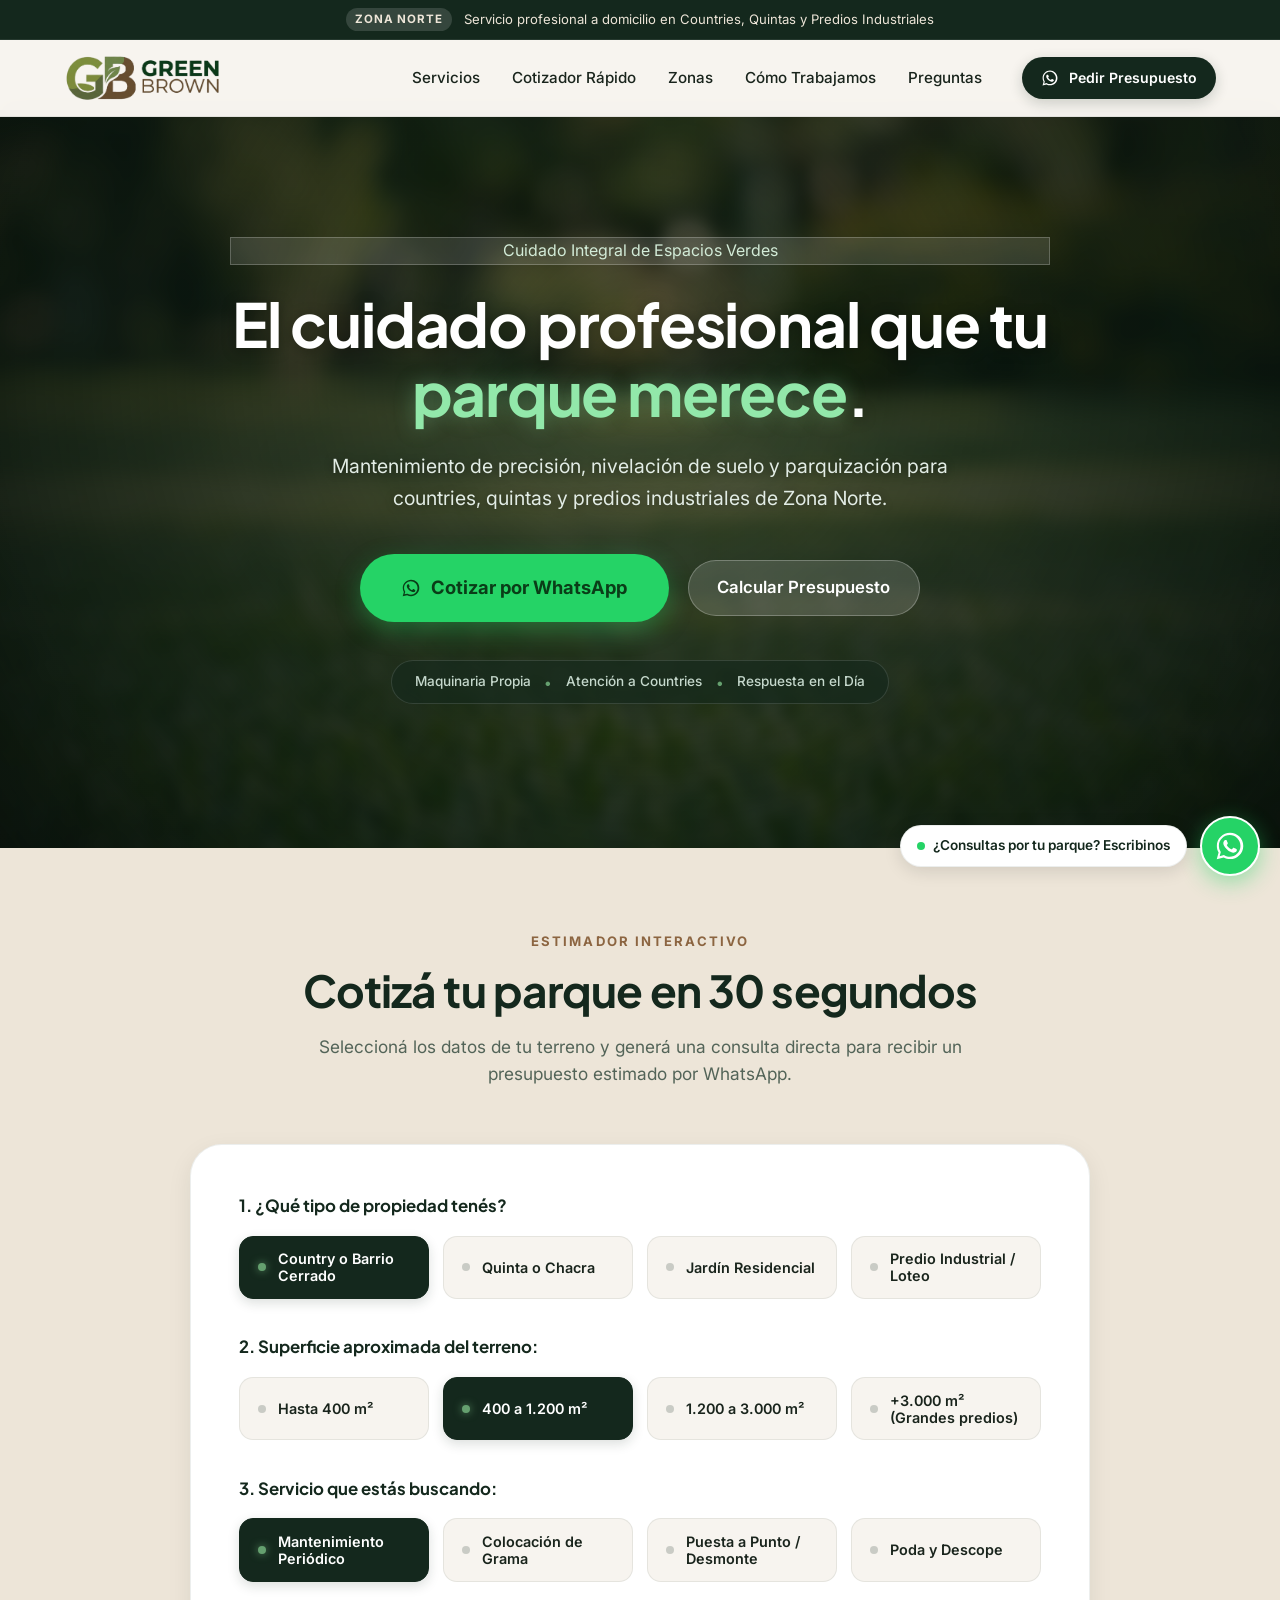
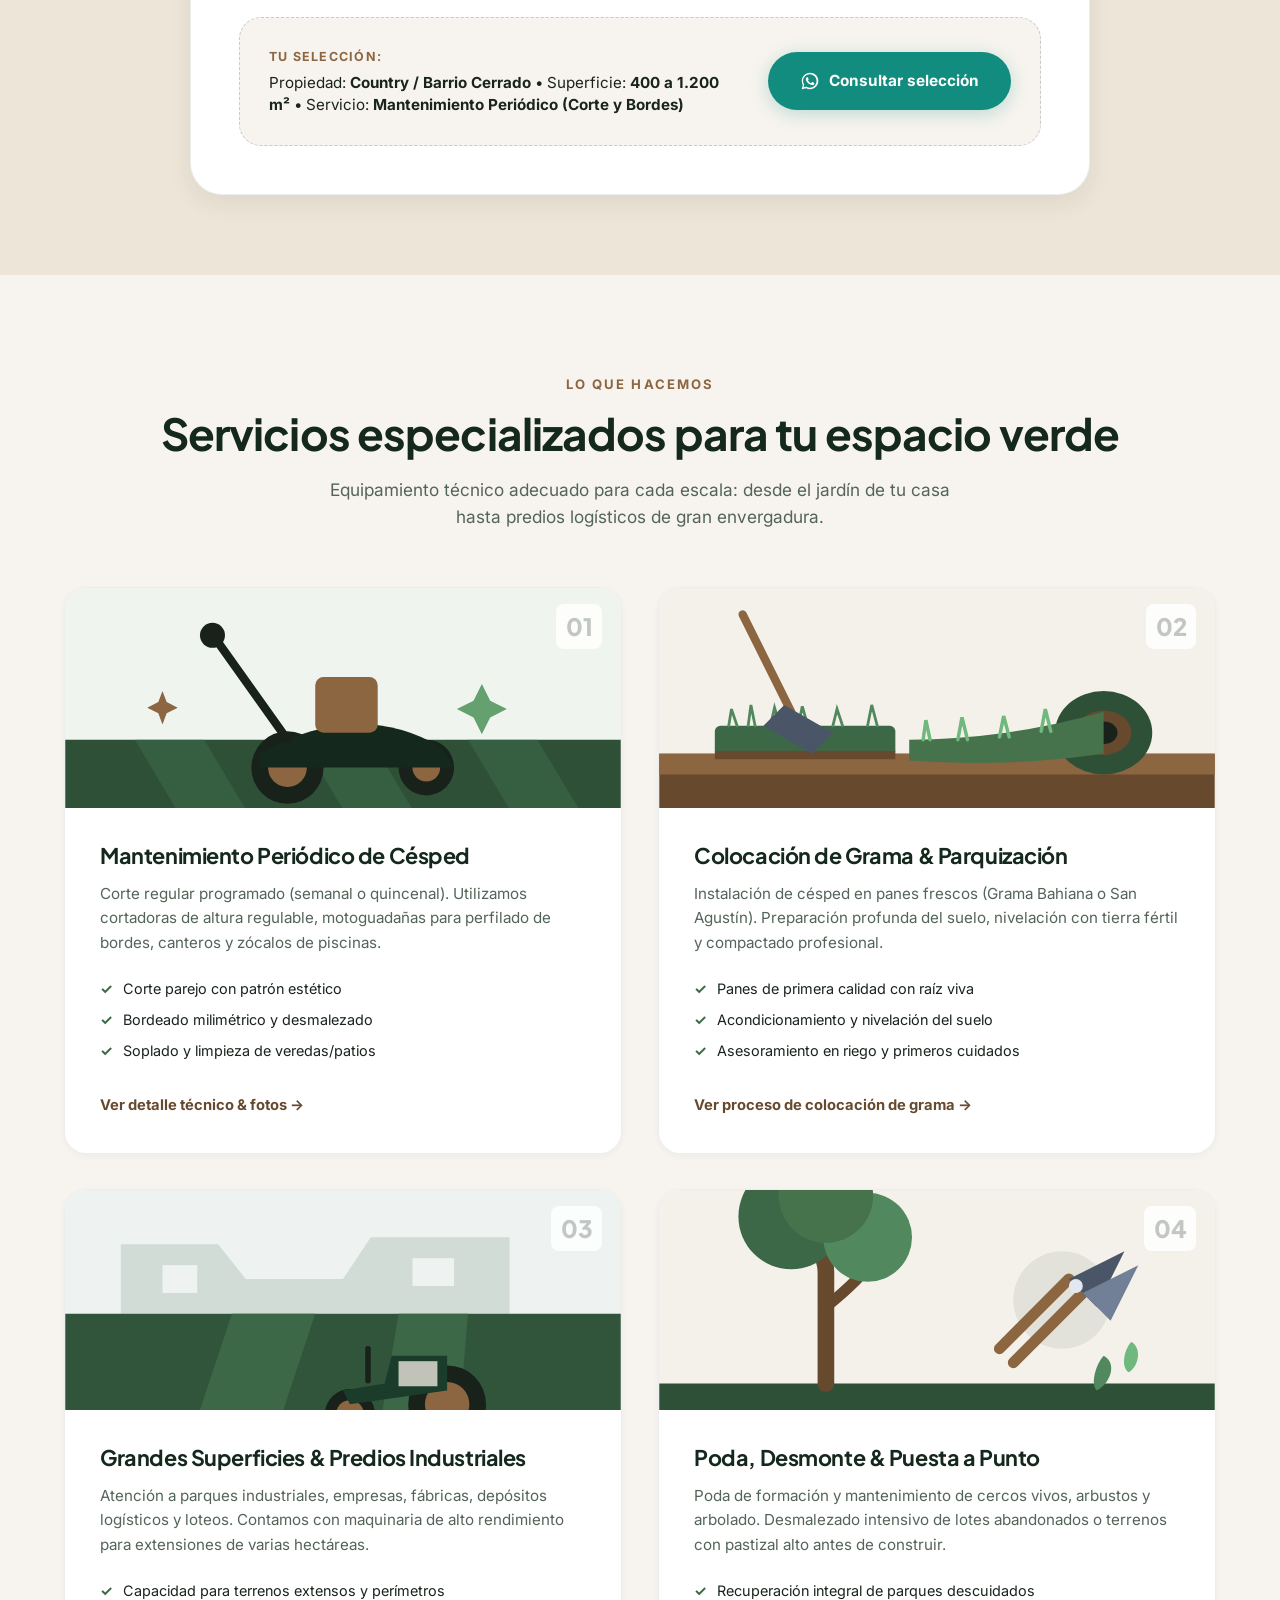
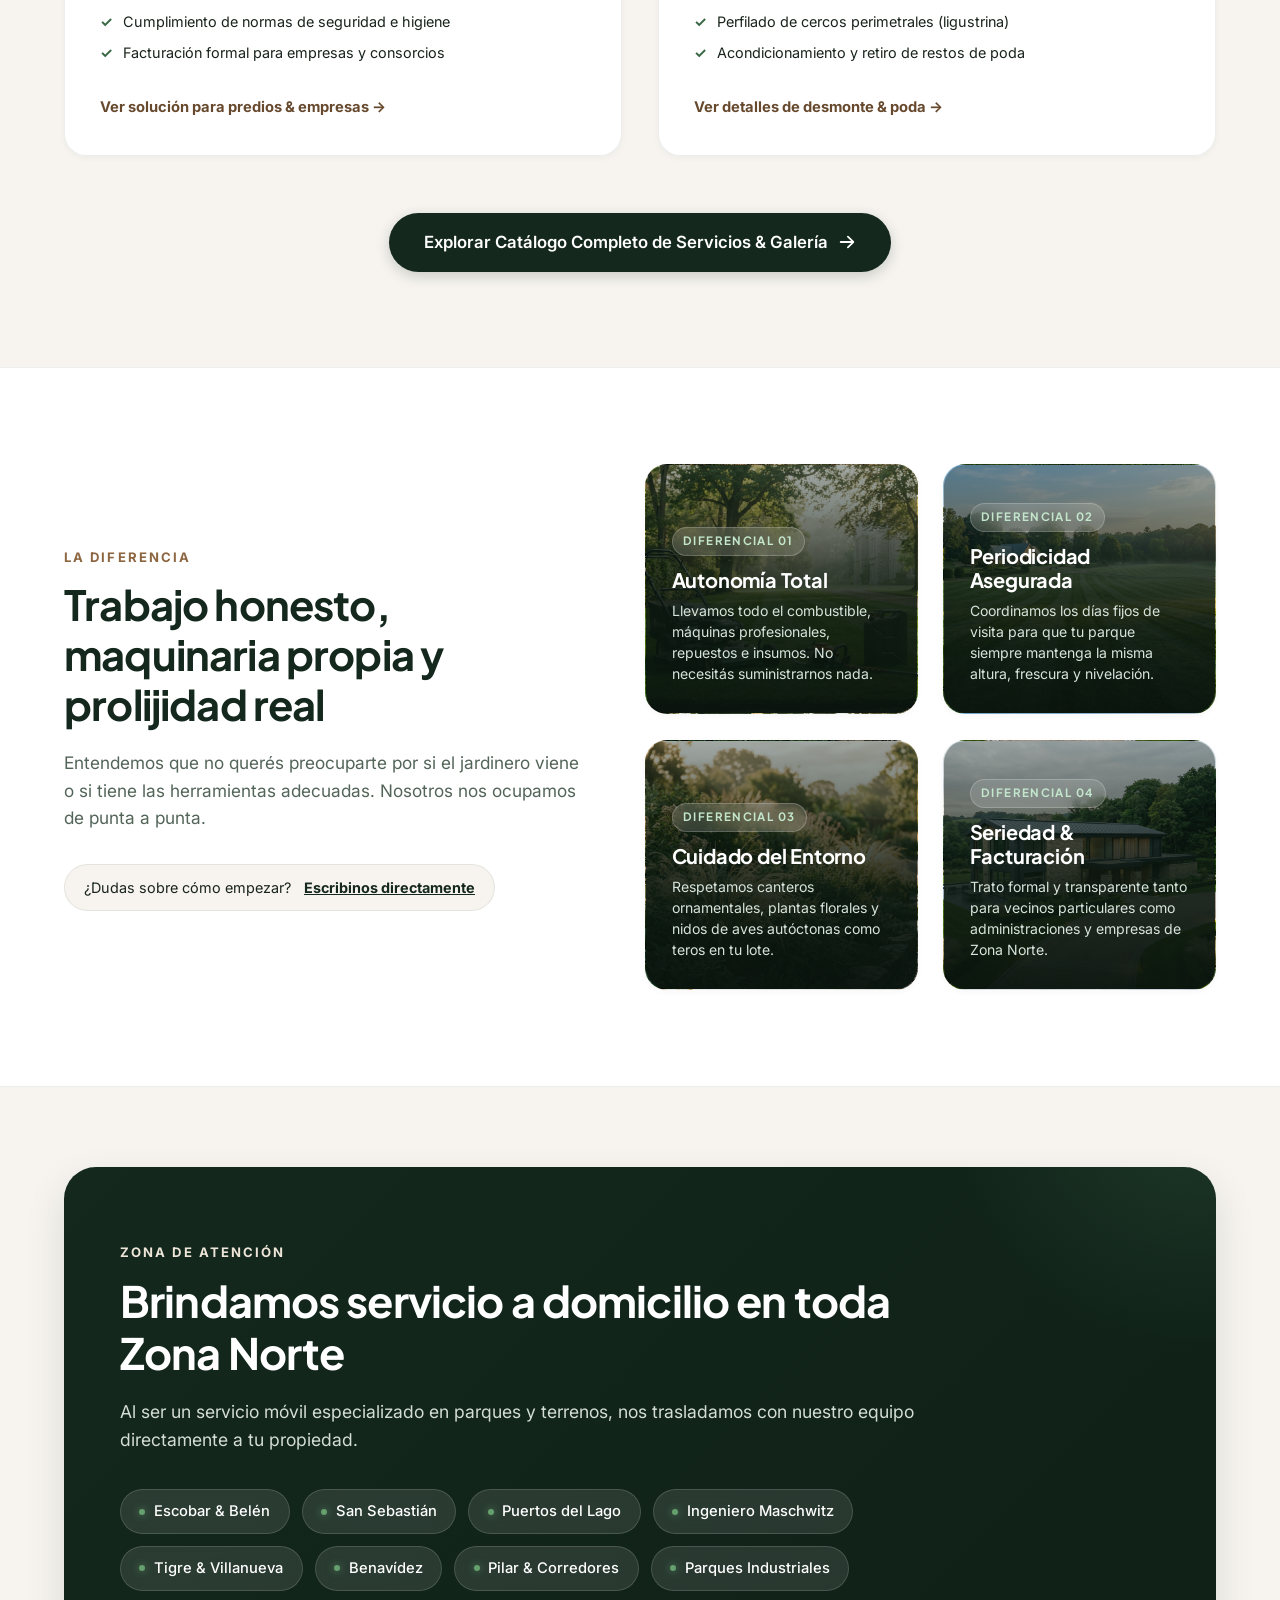
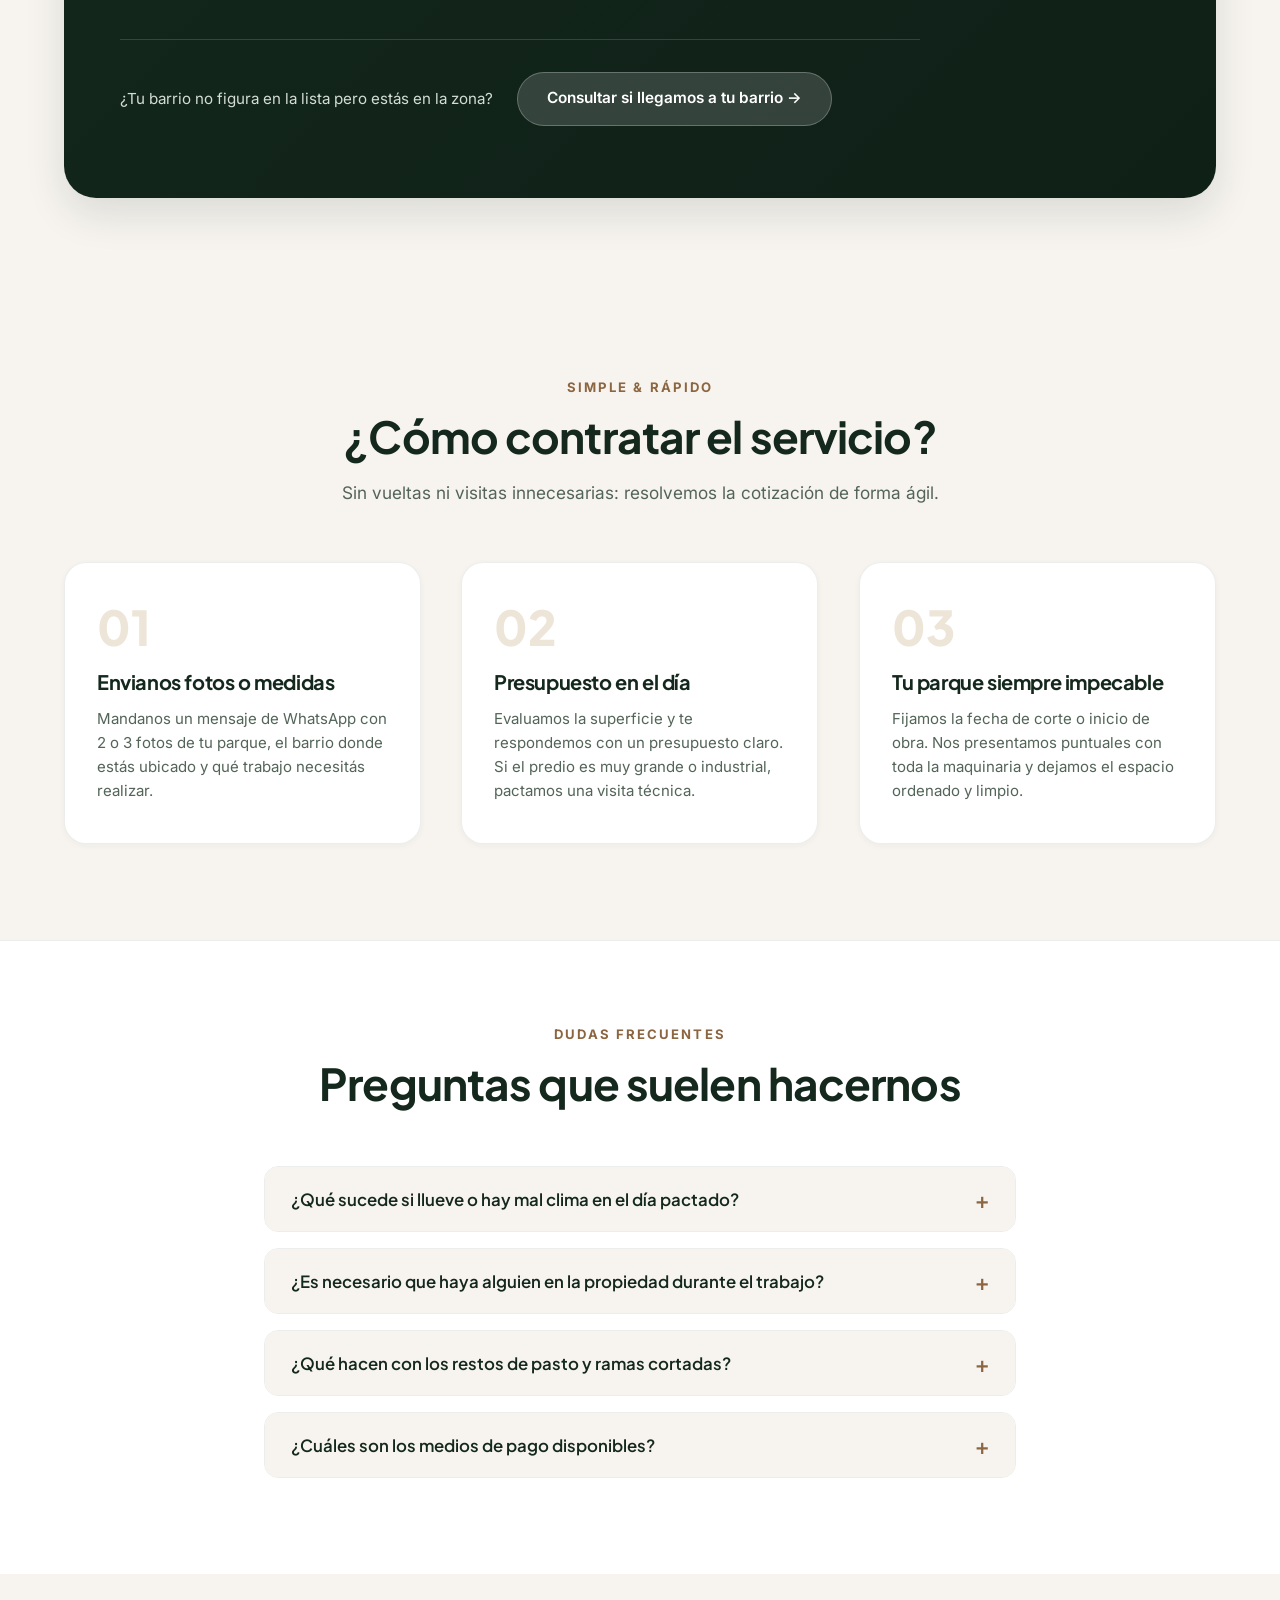
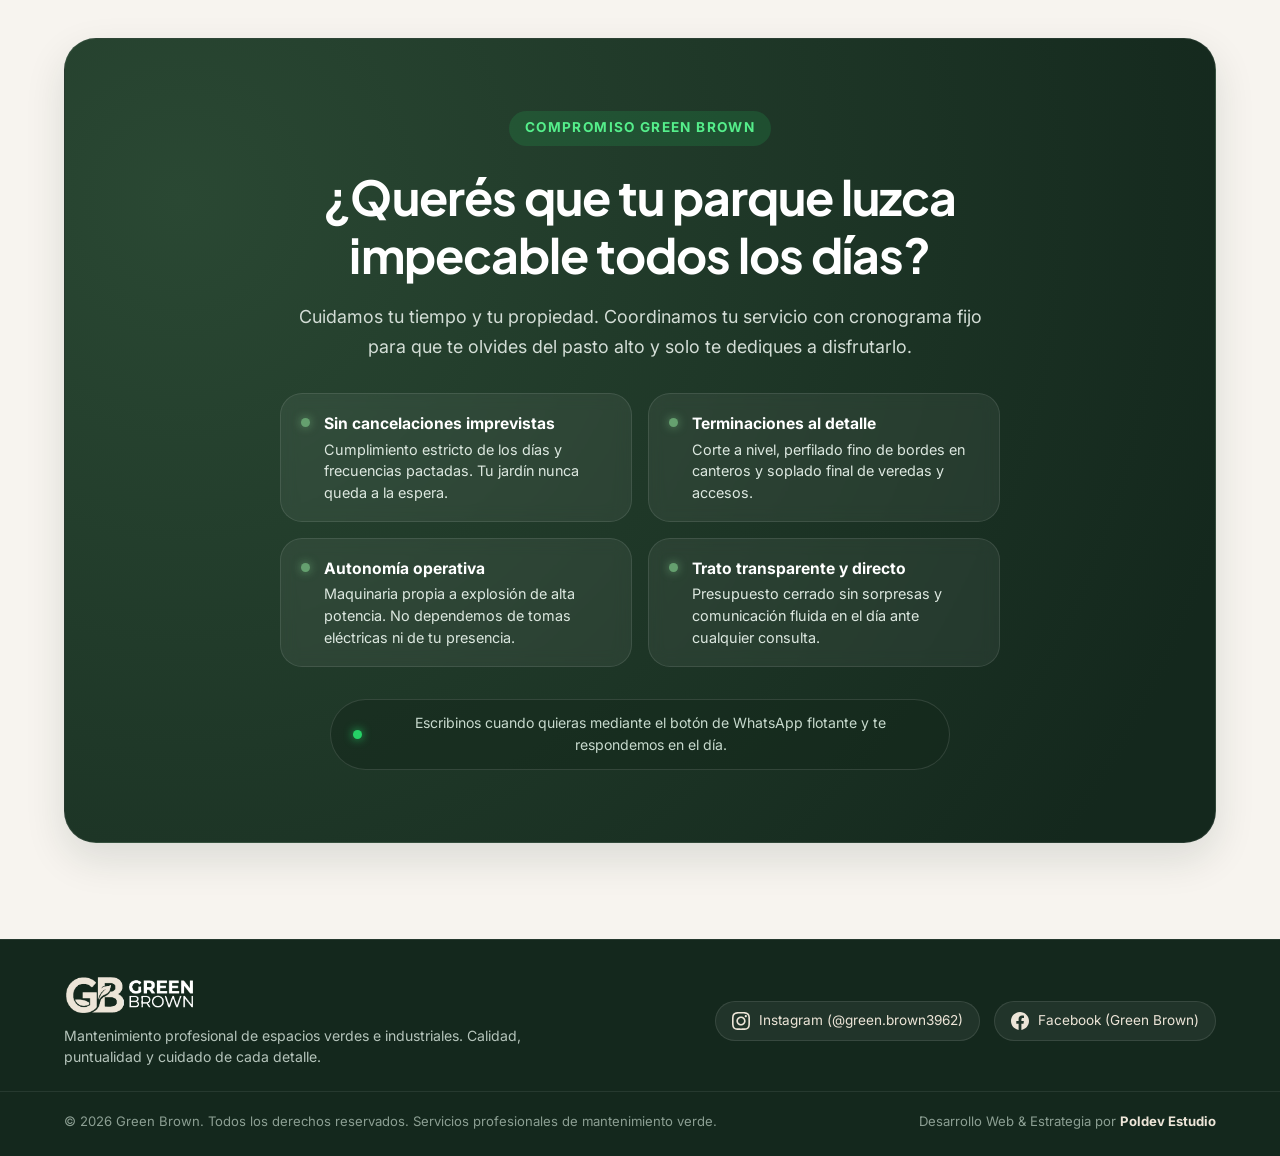
==== index.html @ 21918062 "cambios3" ====
<!DOCTYPE html>
<html lang="es">
<head>
  <meta charset="UTF-8">
  <meta name="viewport" content="width=device-width, initial-scale=1.0">
  <title>Green Brown | Mantenimiento Profesional de Espacios Verdes & parquizaciones</title>
  <meta name="description" content="Mantenimiento integral de jardines, corte de césped de precisión, parquización y colocación de grama en countries, quintas y predios industriales. Presupuesto rápido por WhatsApp.">
  <meta name="theme-color" content="#14281D">

  <!-- Open Graph / Redes Sociales -->
  <meta property="og:type" content="website">
  <meta property="og:title" content="Green Brown | Mantenimiento de Espacios Verdes">
  <meta property="og:description" content="Cuidado profesional de parques, countries y grandes predios. Corte, nivelación, parquización y puesta a punto.">
  <meta property="og:image" content="images/hero-art.svg">

  <!-- Favicon -->
  <link rel="icon" type="image/png" href="images/logo.png">

  <!-- Google Fonts: Plus Jakarta Sans + Inter -->
  <link rel="preconnect" href="https://fonts.googleapis.com">
  <link rel="preconnect" href="https://fonts.gstatic.com" crossorigin>
  <link href="https://fonts.googleapis.com/css2?family=Inter:wght@300;400;500;600;700&family=Plus+Jakarta+Sans:wght@500;600;700;800&display=swap" rel="stylesheet">

  <!-- Stylesheet -->
  <link rel="stylesheet" href="css/style.css">
</head>
<body>

  <!-- Header / Barra de Navegación Fija -->
  <header class="site-header" id="header">
    <!-- Top Bar / Aviso rápido -->
    <div class="top-announcement">
      <div class="container announcement-inner">
        <div class="announcement-content">
          <span class="announcement-tag">Zona Norte</span>
          <span>Servicio profesional a domicilio en Countries, Quintas y Predios Industriales</span>
        </div>
      </div>
    </div>

    <div class="container header-container">
      <a href="index.html" class="brand-logo" aria-label="Green Brown Inicio">
        <img src="images/logo.png" alt="Green Brown Espacios Verdes" class="logo-img">
      </a>

      <!-- Navegación Desktop -->
      <nav class="main-nav" id="mainNav">
        <ul class="nav-links">
          <li><a href="servicios.html" class="nav-item">Servicios</a></li>
          <li><a href="#cotizador" class="nav-item">Cotizador Rápido</a></li>
          <li><a href="#cobertura" class="nav-item">Zonas</a></li>
          <li><a href="#proceso" class="nav-item">Cómo Trabajamos</a></li>
          <li><a href="#faq" class="nav-item">Preguntas</a></li>
        </ul>
        <div class="nav-actions">
          <a href="https://wa.me/5491100000000?text=Hola%20Green%20Brown,%20quiero%20pedir%20un%20presupuesto%20para%20mi%20parque." target="_blank" rel="noopener" class="btn btn-primary btn-sm">
            <svg class="icon-whatsapp" viewBox="0 0 24 24" fill="currentColor" width="18" height="18"><path d="M12.04 2c-5.46 0-9.91 4.45-9.91 9.91 0 1.75.46 3.45 1.32 4.95L2.05 22l5.25-1.38c1.45.79 3.08 1.21 4.74 1.21 5.46 0 9.91-4.45 9.91-9.91 0-2.65-1.03-5.14-2.9-7.01A9.816 9.816 0 0012.04 2zm0 18.15c-1.52 0-3-.41-4.3-1.18l-.31-.18-3.19.84.85-3.11-.2-.32a8.03 8.03 0 01-1.23-4.29c0-4.46 3.63-8.09 8.09-8.09 2.16 0 4.19.84 5.72 2.37 1.53 1.53 2.37 3.56 2.37 5.72 0 4.46-3.63 8.09-8.09 8.09zm4.43-6.07c-.24-.12-1.44-.71-1.66-.79-.23-.08-.39-.12-.56.12-.17.24-.64.79-.79.95-.14.16-.29.18-.53.06-.24-.12-1.02-.38-1.95-1.21-.72-.64-1.21-1.44-1.35-1.68-.14-.24-.02-.37.1-.49.11-.11.24-.29.37-.43.12-.14.16-.24.24-.4.08-.16.04-.31-.02-.43-.06-.12-.56-1.34-.76-1.84-.2-.49-.4-.42-.56-.43h-.47c-.16 0-.43.06-.66.31-.23.24-.88.86-.88 2.1 0 1.24.9 2.44 1.03 2.61.12.16 1.77 2.7 4.29 3.78.6.26 1.07.41 1.44.53.6.19 1.15.16 1.58.1.48-.07 1.44-.59 1.64-1.16.2-.57.2-1.06.14-1.16-.06-.1-.22-.16-.46-.28z"/></svg>
            Pedir Presupuesto
          </a>
        </div>
      </nav>

      <!-- Botón Menú Mobile -->
      <button class="mobile-menu-btn" id="mobileMenuBtn" aria-label="Abrir menú de navegación">
        <span></span>
        <span></span>
        <span></span>
      </button>
    </div>
  </header>

  <!-- Hero Section con Fondo Fotográfico de Paisaje -->
  <section class="hero-section" id="hero">
    <div class="hero-bg-media">
      <img src="images/hero-bg.jpg" alt="Parque con césped impecable" class="hero-bg-img">
    </div>
    <div class="hero-bg-overlay"></div>
    <div class="container hero-container">
      <div class="hero-content text-center reveal">
        <div class="badge-tag">
          <span class="badge-dot"></span> Cuidado Integral de Espacios Verdes
        </div>
        <h1 class="hero-title">
          El cuidado profesional que tu <span class="text-accent-hero">parque merece</span>.
        </h1>
        <p class="hero-description">
          Mantenimiento de precisión, nivelación de suelo y parquización para countries, quintas y predios industriales de Zona Norte.
        </p>

        <div class="hero-cta-group justify-center">
          <a href="https://wa.me/5491100000000?text=Hola%20Green%20Brown!%20Quiero%20solicitar%20un%20presupuesto%20para%20mantenimiento%20de%20mi%20terreno." target="_blank" rel="noopener" class="btn btn-whatsapp-giant">
            <svg class="icon-whatsapp" viewBox="0 0 24 24" fill="currentColor" width="20" height="20"><path d="M12.04 2c-5.46 0-9.91 4.45-9.91 9.91 0 1.75.46 3.45 1.32 4.95L2.05 22l5.25-1.38c1.45.79 3.08 1.21 4.74 1.21 5.46 0 9.91-4.45 9.91-9.91 0-2.65-1.03-5.14-2.9-7.01A9.816 9.816 0 0012.04 2zm0 18.15c-1.52 0-3-.41-4.3-1.18l-.31-.18-3.19.84.85-3.11-.2-.32a8.03 8.03 0 01-1.23-4.29c0-4.46 3.63-8.09 8.09-8.09 2.16 0 4.19.84 5.72 2.37 1.53 1.53 2.37 3.56 2.37 5.72 0 4.46-3.63 8.09-8.09 8.09zm4.43-6.07c-.24-.12-1.44-.71-1.66-.79-.23-.08-.39-.12-.56.12-.17.24-.64.79-.79.95-.14.16-.29.18-.53.06-.24-.12-1.02-.38-1.95-1.21-.72-.64-1.21-1.44-1.35-1.68-.14-.24-.02-.37.1-.49.11-.11.24-.29.37-.43.12-.14.16-.24.24-.4.08-.16.04-.31-.02-.43-.06-.12-.56-1.34-.76-1.84-.2-.49-.4-.42-.56-.43h-.47c-.16 0-.43.06-.66.31-.23.24-.88.86-.88 2.1 0 1.24.9 2.44 1.03 2.61.12.16 1.77 2.7 4.29 3.78.6.26 1.07.41 1.44.53.6.19 1.15.16 1.58.1.48-.07 1.44-.59 1.64-1.16.2-.57.2-1.06.14-1.16-.06-.1-.22-.16-.46-.28z"/></svg>
            <span>Cotizar por WhatsApp</span>
          </a>
          <a href="#cotizador" class="btn btn-secondary-light btn-lg">
            Calcular Presupuesto
          </a>
        </div>

        <div class="hero-trust-bar">
          <span class="trust-item">Maquinaria Propia</span>
          <span class="trust-dot">•</span>
          <span class="trust-item">Atención a Countries</span>
          <span class="trust-dot">•</span>
          <span class="trust-item">Respuesta en el Día</span>
        </div>
      </div>
    </div>
  </section>

  <!-- Interactive Quick Estimator Section -->
  <section class="estimator-section" id="cotizador">
    <div class="container">
      <div class="section-header text-center reveal">
        <span class="section-kicker">Estimador Interactivo</span>
        <h2 class="section-title">Cotizá tu parque en 30 segundos</h2>
        <p class="section-subtitle">Seleccioná los datos de tu terreno y generá una consulta directa para recibir un presupuesto estimado por WhatsApp.</p>
      </div>

      <div class="estimator-card reveal-scale delay-100">
        <!-- Paso 1: Tipo de Terreno -->
        <div class="estimator-step">
          <label class="step-label">1. ¿Qué tipo de propiedad tenés?</label>
          <div class="options-grid" id="propertyTypeOptions">
            <button type="button" class="option-pill active" data-value="Country / Barrio Cerrado">
              <span class="option-dot"></span>
              <span class="pill-text">Country o Barrio Cerrado</span>
            </button>
            <button type="button" class="option-pill" data-value="Quinta / Chacra">
              <span class="option-dot"></span>
              <span class="pill-text">Quinta o Chacra</span>
            </button>
            <button type="button" class="option-pill" data-value="Jardín Residencial">
              <span class="option-dot"></span>
              <span class="pill-text">Jardín Residencial</span>
            </button>
            <button type="button" class="option-pill" data-value="Predio Industrial / Loteo">
              <span class="option-dot"></span>
              <span class="pill-text">Predio Industrial / Loteo</span>
            </button>
          </div>
        </div>

        <!-- Paso 2: Superficie Estimada -->
        <div class="estimator-step">
          <label class="step-label">2. Superficie aproximada del terreno:</label>
          <div class="options-grid" id="surfaceOptions">
            <button type="button" class="option-pill" data-value="Hasta 400 m²">
              <span class="option-dot"></span>
              <span class="pill-text">Hasta 400 m²</span>
            </button>
            <button type="button" class="option-pill active" data-value="400 a 1.200 m²">
              <span class="option-dot"></span>
              <span class="pill-text">400 a 1.200 m²</span>
            </button>
            <button type="button" class="option-pill" data-value="1.200 a 3.000 m²">
              <span class="option-dot"></span>
              <span class="pill-text">1.200 a 3.000 m²</span>
            </button>
            <button type="button" class="option-pill" data-value="Más de 3.000 m² (Grandes extensiones)">
              <span class="option-dot"></span>
              <span class="pill-text">+3.000 m² (Grandes predios)</span>
            </button>
          </div>
        </div>

        <!-- Paso 3: Servicio Requerido -->
        <div class="estimator-step">
          <label class="step-label">3. Servicio que estás buscando:</label>
          <div class="options-grid" id="serviceOptions">
            <button type="button" class="option-pill active" data-value="Mantenimiento Periódico (Corte y Bordes)">
              <span class="option-dot"></span>
              <span class="pill-text">Mantenimiento Periódico</span>
            </button>
            <button type="button" class="option-pill" data-value="Colocación de Césped en Panes (Grama Bahiana)">
              <span class="option-dot"></span>
              <span class="pill-text">Colocación de Grama</span>
            </button>
            <button type="button" class="option-pill" data-value="Puesta a Punto & Desmalezado de Terreno">
              <span class="option-dot"></span>
              <span class="pill-text">Puesta a Punto / Desmonte</span>
            </button>
            <button type="button" class="option-pill" data-value="Poda de Árboles y Cercos">
              <span class="option-dot"></span>
              <span class="pill-text">Poda y Descope</span>
            </button>
          </div>
        </div>

        <!-- Resumen Dinámico y Botón Directo WhatsApp -->
        <div class="estimator-summary">
          <div class="summary-details">
            <div class="summary-badge">Tu selección:</div>
            <p id="summaryText" class="summary-text">
              Propiedad: <strong>Country / Barrio Cerrado</strong> • Superficie: <strong>400 a 1.200 m²</strong> • Servicio: <strong>Mantenimiento Periódico</strong>
            </p>
          </div>
          <a href="#" id="estimatorWhatsappBtn" target="_blank" rel="noopener" class="btn btn-whatsapp-action">
            <svg class="icon-whatsapp" viewBox="0 0 24 24" fill="currentColor" width="20" height="20"><path d="M12.04 2c-5.46 0-9.91 4.45-9.91 9.91 0 1.75.46 3.45 1.32 4.95L2.05 22l5.25-1.38c1.45.79 3.08 1.21 4.74 1.21 5.46 0 9.91-4.45 9.91-9.91 0-2.65-1.03-5.14-2.9-7.01A9.816 9.816 0 0012.04 2zm0 18.15c-1.52 0-3-.41-4.3-1.18l-.31-.18-3.19.84.85-3.11-.2-.32a8.03 8.03 0 01-1.23-4.29c0-4.46 3.63-8.09 8.09-8.09 2.16 0 4.19.84 5.72 2.37 1.53 1.53 2.37 3.56 2.37 5.72 0 4.46-3.63 8.09-8.09 8.09zm4.43-6.07c-.24-.12-1.44-.71-1.66-.79-.23-.08-.39-.12-.56.12-.17.24-.64.79-.79.95-.14.16-.29.18-.53.06-.24-.12-1.02-.38-1.95-1.21-.72-.64-1.21-1.44-1.35-1.68-.14-.24-.02-.37.1-.49.11-.11.24-.29.37-.43.12-.14.16-.24.24-.4.08-.16.04-.31-.02-.43-.06-.12-.56-1.34-.76-1.84-.2-.49-.4-.42-.56-.43h-.47c-.16 0-.43.06-.66.31-.23.24-.88.86-.88 2.1 0 1.24.9 2.44 1.03 2.61.12.16 1.77 2.7 4.29 3.78.6.26 1.07.41 1.44.53.6.19 1.15.16 1.58.1.48-.07 1.44-.59 1.64-1.16.2-.57.2-1.06.14-1.16-.06-.1-.22-.16-.46-.28z"/></svg>
            <span>Consultar selección</span>
          </a>
        </div>
      </div>
    </div>
  </section>

  <!-- Servicios Section -->
  <section class="services-section" id="servicios">
    <div class="container">
      <div class="section-header text-center reveal">
        <span class="section-kicker">Lo que hacemos</span>
        <h2 class="section-title">Servicios especializados para tu espacio verde</h2>
        <p class="section-subtitle">Equipamiento técnico adecuado para cada escala: desde el jardín de tu casa hasta predios logísticos de gran envergadura.</p>
      </div>

      <div class="services-grid">
        <!-- Servicio 1 -->
        <article class="service-card reveal delay-100">
          <div class="service-media">
            <img src="images/service-mantenimiento.svg" alt="Mantenimiento y corte periódico de césped" class="service-img">
            <span class="service-number">01</span>
          </div>
          <div class="service-body">
            <h3 class="service-title">Mantenimiento Periódico de Césped</h3>
            <p class="service-desc">
              Corte regular programado (semanal o quincenal). Utilizamos cortadoras de altura regulable, motoguadañas para perfilado de bordes, canteros y zócalos de piscinas.
            </p>
            <ul class="service-features">
              <li>Corte parejo con patrón estético</li>
              <li>Bordeado milimétrico y desmalezado</li>
              <li>Soplado y limpieza de veredas/patios</li>
            </ul>
            <a href="servicios.html#corte" class="service-link">
              Ver detalle técnico & fotos →
            </a>
          </div>
        </article>

        <!-- Servicio 2 -->
        <article class="service-card reveal delay-200">
          <div class="service-media">
            <img src="images/service-grama.svg" alt="Colocación de césped en panes y nivelación" class="service-img">
            <span class="service-number">02</span>
          </div>
          <div class="service-body">
            <h3 class="service-title">Colocación de Grama & Parquización</h3>
            <p class="service-desc">
              Instalación de césped en panes frescos (Grama Bahiana o San Agustín). Preparación profunda del suelo, nivelación con tierra fértil y compactado profesional.
            </p>
            <ul class="service-features">
              <li>Panes de primera calidad con raíz viva</li>
              <li>Acondicionamiento y nivelación del suelo</li>
              <li>Asesoramiento en riego y primeros cuidados</li>
            </ul>
            <a href="servicios.html#grama" class="service-link">
              Ver proceso de colocación de grama →
            </a>
          </div>
        </article>

        <!-- Servicio 3 -->
        <article class="service-card reveal delay-150">
          <div class="service-media">
            <img src="images/service-industrial.svg" alt="Espacios verdes industriales y grandes superficies" class="service-img">
            <span class="service-number">03</span>
          </div>
          <div class="service-body">
            <h3 class="service-title">Grandes Superficies & Predios Industriales</h3>
            <p class="service-desc">
              Atención a parques industriales, empresas, fábricas, depósitos logísticos y loteos. Contamos con maquinaria de alto rendimiento para extensiones de varias hectáreas.
            </p>
            <ul class="service-features">
              <li>Capacidad para terrenos extensos y perímetros</li>
              <li>Cumplimiento de normas de seguridad e higiene</li>
              <li>Facturación formal para empresas y consorcios</li>
            </ul>
            <a href="servicios.html#industrial" class="service-link">
              Ver solución para predios & empresas →
            </a>
          </div>
        </article>

        <!-- Servicio 4 -->
        <article class="service-card reveal delay-250">
          <div class="service-media">
            <img src="images/service-poda.svg" alt="Poda, desmonte y puesta a punto de terrenos" class="service-img">
            <span class="service-number">04</span>
          </div>
          <div class="service-body">
            <h3 class="service-title">Poda, Desmonte & Puesta a Punto</h3>
            <p class="service-desc">
              Poda de formación y mantenimiento de cercos vivos, arbustos y arbolado. Desmalezado intensivo de lotes abandonados o terrenos con pastizal alto antes de construir.
            </p>
            <ul class="service-features">
              <li>Recuperación integral de parques descuidados</li>
              <li>Perfilado de cercos perimetrales (ligustrina)</li>
              <li>Acondicionamiento y retiro de restos de poda</li>
            </ul>
            <a href="servicios.html#poda" class="service-link">
              Ver detalles de desmonte & poda →
            </a>
          </div>
        </article>
      </div>

      <!-- Banner de acceso a la página completa -->
      <div class="services-footer-banner text-center reveal">
        <a href="servicios.html" class="btn btn-primary btn-lg">
          <span>Explorar Catálogo Completo de Servicios & Galería</span>
          <svg viewBox="0 0 20 20" fill="currentColor" width="18" height="18"><path fill-rule="evenodd" d="M10.293 3.293a1 1 0 011.414 0l6 6a1 1 0 010 1.414l-6 6a1 1 0 01-1.414-1.414L14.586 11H3a1 1 0 110-2h11.586l-4.293-4.293a1 1 0 010-1.414z" clip-rule="evenodd"/></svg>
        </a>
      </div>
    </div>
  </section>

  <!-- Por Qué Green Brown (Diferenciales) -->
  <section class="why-section">
    <div class="container">
      <div class="why-grid">
        <div class="why-header reveal-left">
          <span class="section-kicker">La Diferencia</span>
          <h2 class="section-title">Trabajo honesto, maquinaria propia y prolijidad real</h2>
          <p class="section-subtitle">
            Entendemos que no querés preocuparte por si el jardinero viene o si tiene las herramientas adecuadas. Nosotros nos ocupamos de punta a punta.
          </p>
          <div class="why-contact-pill">
            <span>¿Dudas sobre cómo empezar?</span>
            <a href="https://wa.me/5491100000000?text=Hola!%20Tengo%20una%20consulta%20sobre%20sus%20servicios." target="_blank" rel="noopener">Escribinos directamente</a>
          </div>
        </div>

        <div class="pillars-grid">
          <div class="pillar-card pillar-bg-autonomia reveal delay-100">
            <div class="pillar-overlay"></div>
            <div class="pillar-body">
              <span class="pillar-tag">Diferencial 01</span>
              <h4 class="pillar-title">Autonomía Total</h4>
              <p class="pillar-desc">Llevamos todo el combustible, máquinas profesionales, repuestos e insumos. No necesitás suministrarnos nada.</p>
            </div>
          </div>
          <div class="pillar-card pillar-bg-periodicidad reveal delay-200">
            <div class="pillar-overlay"></div>
            <div class="pillar-body">
              <span class="pillar-tag">Diferencial 02</span>
              <h4 class="pillar-title">Periodicidad Asegurada</h4>
              <p class="pillar-desc">Coordinamos los días fijos de visita para que tu parque siempre mantenga la misma altura, frescura y nivelación.</p>
            </div>
          </div>
          <div class="pillar-card pillar-bg-entorno reveal delay-150">
            <div class="pillar-overlay"></div>
            <div class="pillar-body">
              <span class="pillar-tag">Diferencial 03</span>
              <h4 class="pillar-title">Cuidado del Entorno</h4>
              <p class="pillar-desc">Respetamos canteros ornamentales, plantas florales y nidos de aves autóctonas como teros en tu lote.</p>
            </div>
          </div>
          <div class="pillar-card pillar-bg-seriedad reveal delay-250">
            <div class="pillar-overlay"></div>
            <div class="pillar-body">
              <span class="pillar-tag">Diferencial 04</span>
              <h4 class="pillar-title">Seriedad & Facturación</h4>
              <p class="pillar-desc">Trato formal y transparente tanto para vecinos particulares como administraciones y empresas de Zona Norte.</p>
            </div>
          </div>
        </div>
      </div>
    </div>
  </section>

  <!-- Cobertura Geográfica -->
  <section class="coverage-section" id="cobertura">
    <div class="container">
      <div class="coverage-card reveal-scale">
        <div class="coverage-content">
          <span class="section-kicker text-sand">Zona de Atención</span>
          <h2 class="coverage-title">Brindamos servicio a domicilio en toda Zona Norte</h2>
          <p class="coverage-text">
            Al ser un servicio móvil especializado en parques y terrenos, nos trasladamos con nuestro equipo directamente a tu propiedad.
          </p>

          <div class="zones-chips">
            <span class="zone-badge"><span class="zone-dot"></span>Escobar & Belén</span>
            <span class="zone-badge"><span class="zone-dot"></span>San Sebastián</span>
            <span class="zone-badge"><span class="zone-dot"></span>Puertos del Lago</span>
            <span class="zone-badge"><span class="zone-dot"></span>Ingeniero Maschwitz</span>
            <span class="zone-badge"><span class="zone-dot"></span>Tigre & Villanueva</span>
            <span class="zone-badge"><span class="zone-dot"></span>Benavídez</span>
            <span class="zone-badge"><span class="zone-dot"></span>Pilar & Corredores</span>
            <span class="zone-badge"><span class="zone-dot"></span>Parques Industriales</span>
          </div>

          <div class="coverage-footer">
            <p class="coverage-note">¿Tu barrio no figura en la lista pero estás en la zona?</p>
            <a href="https://wa.me/5491100000000?text=Hola%20Green%20Brown,%20quer%C3%ADa%20saber%20si%20llegan%20hasta%20mi%20zona..." target="_blank" rel="noopener" class="btn btn-secondary-light">
              Consultar si llegamos a tu barrio →
            </a>
          </div>
        </div>
      </div>
    </div>
  </section>

  <!-- Proceso en 3 Pasos -->
  <section class="process-section" id="proceso">
    <div class="container">
      <div class="section-header text-center reveal">
        <span class="section-kicker">Simple & Rápido</span>
        <h2 class="section-title">¿Cómo contratar el servicio?</h2>
        <p class="section-subtitle">Sin vueltas ni visitas innecesarias: resolvemos la cotización de forma ágil.</p>
      </div>

      <div class="steps-grid">
        <div class="step-card reveal delay-100">
          <div class="step-counter">01</div>
          <h3 class="step-title">Envianos fotos o medidas</h3>
          <p class="step-desc">
            Mandanos un mensaje de WhatsApp con 2 o 3 fotos de tu parque, el barrio donde estás ubicado y qué trabajo necesitás realizar.
          </p>
        </div>

        <div class="step-card reveal delay-200">
          <div class="step-counter">02</div>
          <h3 class="step-title">Presupuesto en el día</h3>
          <p class="step-desc">
            Evaluamos la superficie y te respondemos con un presupuesto claro. Si el predio es muy grande o industrial, pactamos una visita técnica.
          </p>
        </div>

        <div class="step-card reveal delay-300">
          <div class="step-counter">03</div>
          <h3 class="step-title">Tu parque siempre impecable</h3>
          <p class="step-desc">
            Fijamos la fecha de corte o inicio de obra. Nos presentamos puntuales con toda la maquinaria y dejamos el espacio ordenado y limpio.
          </p>
        </div>
      </div>
    </div>
  </section>

  <!-- FAQ Section -->
  <section class="faq-section" id="faq">
    <div class="container faq-container">
      <div class="section-header text-center reveal">
        <span class="section-kicker">Dudas Frecuentes</span>
        <h2 class="section-title">Preguntas que suelen hacernos</h2>
      </div>

      <div class="faq-accordion" id="faqAccordion">
        <!-- Item 1: Lluvia o mal clima -->
        <div class="faq-item reveal delay-100">
          <button class="faq-trigger" aria-expanded="false">
            <span>¿Qué sucede si llueve o hay mal clima en el día pactado?</span>
            <span class="faq-icon">+</span>
          </button>
          <div class="faq-panel">
            <p>Reprogramamos la visita automáticamente dentro de las 48 horas siguientes para no cortar el ciclo de crecimiento del pasto, avisándote previamente por WhatsApp.</p>
          </div>
        </div>

        <!-- Item 2: Presencia en la casa -->
        <div class="faq-item reveal delay-150">
          <button class="faq-trigger" aria-expanded="false">
            <span>¿Es necesario que haya alguien en la propiedad durante el trabajo?</span>
            <span class="faq-icon">+</span>
          </button>
          <div class="faq-panel">
            <p>No es obligatorio. En countries y quintas coordinamos el ingreso con la guardia o tranquera. Al finalizar el corte, te enviamos fotos y videos de cómo quedó tu parque.</p>
          </div>
        </div>

        <!-- Item 3: Restos de pasto -->
        <div class="faq-item reveal delay-200">
          <button class="faq-trigger" aria-expanded="false">
            <span>¿Qué hacen con los restos de pasto y ramas cortadas?</span>
            <span class="faq-icon">+</span>
          </button>
          <div class="faq-panel">
            <p>Nos adaptamos a las normas de tu barrio o municipio: embolsamos los restos de corte en bolsas resistentes para su recolección o los acopiamos en la zona designada para descarte vegetal de tu country.</p>
          </div>
        </div>

        <!-- Item 4: Medios de pago -->
        <div class="faq-item reveal delay-250">
          <button class="faq-trigger" aria-expanded="false">
            <span>¿Cuáles son los medios de pago disponibles?</span>
            <span class="faq-icon">+</span>
          </button>
          <div class="faq-panel">
            <p>Podés abonar por transferencia bancaria (con factura A o B) o en efectivo al finalizar la labor. Para clientes periódicos ofrecemos abonos mensuales unificados.</p>
          </div>
        </div>
      </div>
    </div>
  </section>

  <!-- Contact & Final Conversion CTA -->
  <section class="cta-banner-section" id="contacto">
    <div class="container">
      <div class="cta-banner-card reveal-scale">
        <div class="cta-banner-content">
          <span class="cta-tag">Compromiso Green Brown</span>
          <h2 class="cta-heading">¿Querés que tu parque luzca impecable todos los días?</h2>
          <p class="cta-sub">
            Cuidamos tu tiempo y tu propiedad. Coordinamos tu servicio con cronograma fijo para que te olvides del pasto alto y solo te dediques a disfrutarlo.
          </p>

          <!-- Razones de persuasión directa / Ventajas clave -->
          <div class="cta-reasons-grid">
            <div class="cta-reason-item">
              <div class="reason-indicator"></div>
              <div class="reason-text">
                <strong>Sin cancelaciones imprevistas</strong>
                Cumplimiento estricto de los días y frecuencias pactadas. Tu jardín nunca queda a la espera.
              </div>
            </div>
            <div class="cta-reason-item">
              <div class="reason-indicator"></div>
              <div class="reason-text">
                <strong>Terminaciones al detalle</strong>
                Corte a nivel, perfilado fino de bordes en canteros y soplado final de veredas y accesos.
              </div>
            </div>
            <div class="cta-reason-item">
              <div class="reason-indicator"></div>
              <div class="reason-text">
                <strong>Autonomía operativa</strong>
                Maquinaria propia a explosión de alta potencia. No dependemos de tomas eléctricas ni de tu presencia.
              </div>
            </div>
            <div class="cta-reason-item">
              <div class="reason-indicator"></div>
              <div class="reason-text">
                <strong>Trato transparente y directo</strong>
                Presupuesto cerrado sin sorpresas y comunicación fluida en el día ante cualquier consulta.
              </div>
            </div>
          </div>

          <div class="cta-floating-prompt">
            <span class="prompt-pulse"></span>
            <span>Escribinos cuando quieras mediante el botón de WhatsApp flotante y te respondemos en el día.</span>
          </div>
        </div>
      </div>
    </div>
  </section>

  <!-- Site Footer -->
  <footer class="site-footer">
    <div class="container footer-content">
      <div class="footer-brand">
        <img src="images/logo-light.png" alt="Green Brown" class="footer-logo">
        <p class="footer-tagline">
          Mantenimiento profesional de espacios verdes e industriales. Calidad, puntualidad y cuidado de cada detalle.
        </p>
      </div>

      <div class="footer-social-wrap">
        <div class="social-links">
          <a href="https://www.instagram.com/green.brown3962" target="_blank" rel="noopener" class="social-btn" aria-label="Instagram de Green Brown">
            <svg viewBox="0 0 24 24" fill="currentColor" width="18" height="18"><path d="M12 2.163c3.204 0 3.584.012 4.85.07 3.252.148 4.771 1.691 4.919 4.919.058 1.265.069 1.645.069 4.849 0 3.205-.012 3.584-.069 4.849-.149 3.225-1.664 4.771-4.919 4.919-1.266.058-1.644.07-4.85.07-3.204 0-3.584-.012-4.849-.07-3.26-.149-4.771-1.699-4.919-4.92-.058-1.265-.07-1.644-.07-4.849 0-3.204.013-3.583.07-4.849.149-3.227 1.664-4.771 4.919-4.919 1.266-.057 1.645-.069 4.849-.069zm0-2.163c-3.259 0-3.667.014-4.947.072-4.358.2-6.78 2.618-6.98 6.98-.059 1.281-.073 1.689-.073 4.948 0 3.259.014 3.668.072 4.948.2 4.358 2.618 6.78 6.98 6.98 1.281.058 1.689.072 4.948.072 3.259 0 3.668-.014 4.948-.072 4.354-.2 6.782-2.618 6.979-6.98.059-1.28.073-1.689.073-4.948 0-3.259-.014-3.667-.072-4.947-.196-4.354-2.617-6.78-6.979-6.98-1.281-.059-1.69-.073-4.949-.073zm0 5.838c-3.403 0-6.162 2.759-6.162 6.162s2.759 6.163 6.162 6.163 6.162-2.759 6.162-6.163c0-3.403-2.759-6.162-6.162-6.162zm0 10.162c-2.209 0-4-1.79-4-4 0-2.209 1.791-4 4-4s4 1.791 4 4c0 2.21-1.791 4-4 4zm6.406-11.845c-.796 0-1.441.645-1.441 1.44s.645 1.44 1.441 1.44c.795 0 1.439-.645 1.439-1.44s-.644-1.44-1.439-1.44z"/></svg>
            <span>Instagram (@green.brown3962)</span>
          </a>
          <a href="https://www.facebook.com/green.brown3962" target="_blank" rel="noopener" class="social-btn" aria-label="Facebook de Green Brown">
            <svg viewBox="0 0 24 24" fill="currentColor" width="18" height="18"><path d="M24 12.073c0-6.627-5.373-12-12-12s-12 5.373-12 12c0 5.99 4.388 10.954 10.125 11.854v-8.385H7.078v-3.47h3.047V9.43c0-3.007 1.792-4.669 4.533-4.669 1.312 0 2.686.235 2.686.235v2.953H15.83c-1.491 0-1.956.925-1.956 1.874v2.25h3.328l-.532 3.47h-2.796v8.385C19.612 23.027 24 18.062 24 12.073z"/></svg>
            <span>Facebook (Green Brown)</span>
          </a>
        </div>
      </div>
    </div>

    <div class="footer-bottom">
      <div class="container footer-bottom-inner">
        <p>© 2026 Green Brown. Todos los derechos reservados. Servicios profesionales de mantenimiento verde.</p>
        <p class="agency-credit">Desarrollo Web & Estrategia por <strong>Poldev Estudio</strong></p>
      </div>
    </div>
  </footer>

  <!-- Floating WhatsApp CTA Button -->
  <div class="floating-whatsapp-wrap">
    <div class="floating-tooltip">
      <span class="tooltip-dot"></span> ¿Consultas por tu parque? Escribinos
    </div>
    <a href="https://wa.me/5491100000000?text=Hola%20Green%20Brown!%20Quiero%20pedir%20presupuesto%20para%20el%20mantenimiento%20de%20un%20parque." target="_blank" rel="noopener" class="floating-whatsapp-btn" aria-label="Contactar por WhatsApp a Green Brown">
      <svg class="whatsapp-bubble-icon" viewBox="0 0 24 24" fill="currentColor"><path d="M12.04 2c-5.46 0-9.91 4.45-9.91 9.91 0 1.75.46 3.45 1.32 4.95L2.05 22l5.25-1.38c1.45.79 3.08 1.21 4.74 1.21 5.46 0 9.91-4.45 9.91-9.91 0-2.65-1.03-5.14-2.9-7.01A9.816 9.816 0 0012.04 2zm0 18.15c-1.52 0-3-.41-4.3-1.18l-.31-.18-3.19.84.85-3.11-.2-.32a8.03 8.03 0 01-1.23-4.29c0-4.46 3.63-8.09 8.09-8.09 2.16 0 4.19.84 5.72 2.37 1.53 1.53 2.37 3.56 2.37 5.72 0 4.46-3.63 8.09-8.09 8.09zm4.43-6.07c-.24-.12-1.44-.71-1.66-.79-.23-.08-.39-.12-.56.12-.17.24-.64.79-.79.95-.14.16-.29.18-.53.06-.24-.12-1.02-.38-1.95-1.21-.72-.64-1.21-1.44-1.35-1.68-.14-.24-.02-.37.1-.49.11-.11.24-.29.37-.43.12-.14.16-.24.24-.4.08-.16.04-.31-.02-.43-.06-.12-.56-1.34-.76-1.84-.2-.49-.4-.42-.56-.43h-.47c-.16 0-.43.06-.66.31-.23.24-.88.86-.88 2.1 0 1.24.9 2.44 1.03 2.61.12.16 1.77 2.7 4.29 3.78.6.26 1.07.41 1.44.53.6.19 1.15.16 1.58.1.48-.07 1.44-.59 1.64-1.16.2-.57.2-1.06.14-1.16-.06-.1-.22-.16-.46-.28z"/></svg>
    </a>
  </div>

  <!-- Scripts -->
  <script src="js/main.js"></script>
</body>
</html>
---- css/style.css ----
/* ==========================================================================
   GREEN BROWN - SISTEMA DE DISEÑO & ESTILOS
   Paleta: Bosque Profundo, Musgo, Tierra y Lino
   ========================================================================== */

:root {
  /* Paleta Cromática Orgánica */
  --color-primary: #14281D;       /* Bosque profundo / Fondo oscuro */
  --color-primary-light: #1E3B2C; /* Verde oscuro medio */
  --color-accent-green: #3A6946;  /* Musgo / Verde follaje */
  --color-accent-lime: #65A06F;   /* Acento vivo sutil */
  --color-earth: #8C6541;         /* Tono tierra / Madera corteza */
  --color-earth-dark: #67492E;    /* Marrón profundo */
  --color-sand: #EDE5D8;          /* Arena cálida / Fondos suaves */
  --color-sand-light: #F7F4EF;    /* Lino claro / Fondo base */
  --color-white: #FFFFFF;
  --color-text-main: #19241C;     /* Texto de alto contraste */
  --color-text-muted: #536458;    /* Texto secundario */
  --color-border: rgba(20, 40, 29, 0.08);
  --color-border-hover: rgba(20, 40, 29, 0.18);

  /* WhatsApp Brand Color */
  --color-whatsapp: #25D366;
  --color-whatsapp-dark: #128C7E;

  /* Tipografías */
  --font-heading: 'Plus Jakarta Sans', system-ui, -apple-system, sans-serif;
  --font-body: 'Inter', system-ui, -apple-system, sans-serif;

  /* Radios & Sombras */
  --radius-sm: 8px;
  --radius-md: 14px;
  --radius-lg: 22px;
  --radius-xl: 32px;
  --radius-full: 9999px;

  --shadow-sm: 0 2px 6px rgba(20, 40, 29, 0.04);
  --shadow-md: 0 8px 24px rgba(20, 40, 29, 0.08);
  --shadow-lg: 0 16px 40px rgba(20, 40, 29, 0.12);
  --shadow-glow: 0 10px 25px rgba(37, 211, 102, 0.25);

  /* Transiciones */
  --transition: all 0.28s cubic-bezier(0.16, 1, 0.3, 1);
}

/* Reset básico */
*, *::before, *::after {
  box-sizing: border-box;
  margin: 0;
  padding: 0;
}

html {
  scroll-behavior: smooth;
  font-size: 16px;
  -webkit-font-smoothing: antialiased;
  overflow-x: clip;
}

body {
  font-family: var(--font-body);
  background-color: var(--color-sand-light);
  color: var(--color-text-main);
  line-height: 1.6;
  overflow-x: clip;
  padding-top: 110px; /* Compensa la barra fija superior con anuncio */
}

img {
  max-width: 100%;
  height: auto;
  display: block;
}

a {
  color: inherit;
  text-decoration: none;
  transition: var(--transition);
}

button {
  font-family: inherit;
  cursor: pointer;
  border: none;
  background: none;
  transition: var(--transition);
}

/* Contenedor central */
.container {
  width: 100%;
  max-width: 1200px;
  margin: 0 auto;
  padding: 0 1.5rem;
}

/* ==========================================================================
   TIPOGRAFÍAS Y ENCABEZADOS
   ========================================================================== */
h1, h2, h3, h4 {
  font-family: var(--font-heading);
  font-weight: 700;
  line-height: 1.2;
  color: var(--color-primary);
  letter-spacing: -0.02em;
}

.section-header {
  margin-bottom: 3.5rem;
}

.text-center {
  text-align: center;
}

.section-kicker {
  display: inline-block;
  font-size: 0.82rem;
  font-weight: 700;
  text-transform: uppercase;
  letter-spacing: 0.16em;
  color: var(--color-earth);
  margin-bottom: 0.75rem;
}

.section-title {
  font-size: clamp(2rem, 3.8vw, 2.75rem);
  margin-bottom: 1rem;
}

.section-subtitle {
  font-size: 1.08rem;
  color: var(--color-text-muted);
  max-width: 650px;
  margin: 0 auto;
}

.text-accent {
  color: var(--color-accent-green);
  position: relative;
}

.text-sand {
  color: var(--color-sand) !important;
}

/* ==========================================================================
   BOTONES
   ========================================================================== */
.btn {
  display: inline-flex;
  align-items: center;
  justify-content: center;
  gap: 0.6rem;
  font-weight: 600;
  border-radius: var(--radius-full);
  padding: 0.85rem 1.75rem;
  font-size: 0.96rem;
  transition: var(--transition);
  text-align: center;
}

.btn-sm {
  padding: 0.6rem 1.2rem;
  font-size: 0.88rem;
}

.btn-lg {
  padding: 1rem 2.2rem;
  font-size: 1.05rem;
}

.btn-primary {
  background-color: var(--color-primary);
  color: var(--color-white);
  box-shadow: 0 4px 14px rgba(20, 40, 29, 0.2);
}

.btn-primary:hover {
  background-color: var(--color-primary-light);
  transform: translateY(-2px);
  box-shadow: 0 8px 20px rgba(20, 40, 29, 0.25);
  color: var(--color-white);
}

.btn-secondary {
  background-color: var(--color-white);
  color: var(--color-primary);
  border: 1px solid var(--color-border-hover);
}

.btn-secondary:hover {
  background-color: var(--color-sand);
  transform: translateY(-2px);
}

.btn-whatsapp-action {
  background-color: var(--color-whatsapp-dark);
  color: var(--color-white);
  padding: 1.05rem 2rem;
  border-radius: var(--radius-full);
  font-weight: 700;
  box-shadow: 0 4px 18px rgba(18, 140, 126, 0.25);
}

.btn-whatsapp-action:hover {
  background-color: #0d7065;
  transform: translateY(-2px);
  box-shadow: 0 8px 25px rgba(18, 140, 126, 0.35);
}

.btn-whatsapp-giant {
  background-color: var(--color-whatsapp);
  color: #0A3D18;
  font-size: 1.15rem;
  font-weight: 700;
  padding: 1.2rem 2.6rem;
  border-radius: var(--radius-full);
  box-shadow: 0 8px 24px rgba(37, 211, 102, 0.35);
}

.btn-whatsapp-giant:hover {
  background-color: #20BA5A;
  transform: translateY(-3px) scale(1.02);
  box-shadow: 0 12px 30px rgba(37, 211, 102, 0.45);
}

.btn-secondary-light {
  background: rgba(255, 255, 255, 0.15);
  color: var(--color-white);
  border: 1px solid rgba(255, 255, 255, 0.25);
  padding: 0.85rem 1.8rem;
  border-radius: var(--radius-full);
  font-weight: 600;
}

.btn-secondary-light:hover {
  background: var(--color-white);
  color: var(--color-primary);
}

/* ==========================================================================
   TOP BAR & HEADER
   ========================================================================== */
.top-announcement {
  background-color: var(--color-primary);
  color: var(--color-sand);
  font-size: 0.82rem;
  padding: 0.5rem 0;
  border-bottom: 1px solid rgba(255, 255, 255, 0.08);
}

.announcement-inner {
  display: flex;
  justify-content: center;
  align-items: center;
  text-align: center;
}

.announcement-content {
  display: flex;
  align-items: center;
  gap: 0.75rem;
}

.announcement-tag {
  background: rgba(255, 255, 255, 0.14);
  color: var(--color-sand);
  padding: 0.15rem 0.55rem;
  border-radius: var(--radius-full);
  font-size: 0.72rem;
  font-weight: 700;
  text-transform: uppercase;
  letter-spacing: 0.08em;
}

.top-link {
  color: var(--color-sand);
  font-weight: 600;
  text-decoration: underline;
  text-underline-offset: 3px;
}

.top-link:hover {
  color: var(--color-white);
}

.site-header {
  position: fixed;
  top: 0;
  left: 0;
  right: 0;
  width: 100%;
  z-index: 10000;
  background-color: rgba(247, 244, 239, 0.98);
  backdrop-filter: blur(12px);
  -webkit-backdrop-filter: blur(12px);
  border-bottom: 1px solid var(--color-border);
  transition: box-shadow 0.25s ease, background-color 0.25s ease;
}

.site-header.scrolled {
  box-shadow: 0 4px 20px rgba(20, 40, 29, 0.08);
  background-color: rgba(255, 255, 255, 0.98);
}

.header-container {
  display: flex;
  align-items: center;
  justify-content: space-between;
  height: 76px;
}

.brand-logo {
  display: flex;
  align-items: center;
}

.logo-img {
  height: 48px;
  max-width: 190px;
  width: auto;
  object-fit: contain;
  display: block;
}

.main-nav {
  display: flex;
  align-items: center;
  gap: 2.5rem;
}

.nav-links {
  display: flex;
  list-style: none;
  gap: 2rem;
}

.nav-item {
  font-size: 0.95rem;
  font-weight: 500;
  color: var(--color-text-main);
  position: relative;
  padding: 0.4rem 0;
}

.nav-item::after {
  content: '';
  position: absolute;
  bottom: 0;
  left: 0;
  width: 0;
  height: 2px;
  background-color: var(--color-earth);
  transition: var(--transition);
}

.nav-item:hover {
  color: var(--color-primary);
}

.nav-item:hover::after {
  width: 100%;
}

.mobile-menu-btn {
  display: none;
  flex-direction: column;
  justify-content: center;
  align-items: center;
  gap: 5px;
  width: 44px;
  height: 44px;
  padding: 8px;
  background: transparent;
  border-radius: var(--radius-sm);
  cursor: pointer;
  z-index: 10002;
}

.mobile-menu-btn span {
  width: 24px;
  height: 2.5px;
  background-color: var(--color-primary);
  border-radius: 2px;
  transition: transform 0.3s cubic-bezier(0.16, 1, 0.3, 1), opacity 0.25s ease;
  display: block;
}

/* Transformación a 'X' cuando el menú mobile está abierto */
.mobile-menu-btn.open span:nth-child(1) {
  transform: translateY(7.5px) rotate(45deg);
}

.mobile-menu-btn.open span:nth-child(2) {
  opacity: 0;
  transform: scaleX(0);
}

.mobile-menu-btn.open span:nth-child(3) {
  transform: translateY(-7.5px) rotate(-45deg);
}

/* ==========================================================================
   HERO SECTION CON FONDO FOTOGRÁFICO DE PAISAJE (LUXURY EDITORIAL)
   ========================================================================== */
.hero-section {
  position: relative;
  min-height: 82vh;
  min-height: 82dvh;
  display: flex;
  align-items: center;
  justify-content: center;
  padding: 5.5rem 0 6.5rem;
  overflow: hidden;
  background-color: #0E1C13;
}

.hero-bg-media {
  position: absolute;
  inset: 0;
  width: 100%;
  height: 100%;
  z-index: 1;
}

.hero-bg-img {
  width: 100%;
  height: 100%;
  object-fit: cover;
  object-position: center 40%;
  transform: scale(1.05);
  filter: brightness(0.9);
}

.hero-bg-overlay {
  position: absolute;
  inset: 0;
  z-index: 2;
  background: radial-gradient(circle at center 35%, rgba(14, 28, 20, 0.65) 0%, rgba(10, 22, 15, 0.9) 75%, rgba(8, 16, 11, 0.98) 100%);
  backdrop-filter: blur(2px);
  -webkit-backdrop-filter: blur(2px);
}

.hero-container {
  position: relative;
  z-index: 3;
  width: 100%;
}

.hero-content {
  max-width: 820px;
  margin: 0 auto;
}

.hero-section .badge-tag {
  background: rgba(255, 255, 255, 0.12);
  backdrop-filter: blur(8px);
  -webkit-backdrop-filter: blur(8px);
  border: 1px solid rgba(255, 255, 255, 0.22);
  color: #D3ECD8;
  margin-bottom: 1.5rem;
}

.hero-section .badge-dot {
  background-color: var(--color-accent-lime);
  box-shadow: 0 0 10px rgba(101, 160, 111, 0.9);
}

.hero-section .hero-title {
  color: #FFFFFF;
  font-size: clamp(2.4rem, 4.8vw, 3.8rem);
  line-height: 1.14;
  margin-bottom: 1.4rem;
  text-shadow: 0 2px 14px rgba(0, 0, 0, 0.35);
}

.text-accent-hero {
  color: #92E8AA;
  text-shadow: 0 0 20px rgba(146, 232, 170, 0.35);
}

.hero-section .hero-description {
  color: #E2ECE5;
  font-size: clamp(1.05rem, 1.8vw, 1.22rem);
  line-height: 1.65;
  margin: 0 auto 2.5rem;
  max-width: 680px;
  text-shadow: 0 1px 8px rgba(0, 0, 0, 0.4);
}

.hero-cta-group {
  display: flex;
  align-items: center;
  gap: 1.2rem;
  margin-bottom: 2.4rem;
}

.justify-center {
  justify-content: center;
}

.hero-trust-bar {
  display: inline-flex;
  align-items: center;
  justify-content: center;
  gap: 0.85rem;
  padding: 0.6rem 1.4rem;
  background: rgba(20, 40, 29, 0.6);
  backdrop-filter: blur(10px);
  -webkit-backdrop-filter: blur(10px);
  border: 1px solid rgba(255, 255, 255, 0.12);
  border-radius: var(--radius-full);
  color: #C5D8CC;
  font-size: 0.85rem;
  font-weight: 500;
}

.trust-dot {
  color: var(--color-accent-lime);
  font-size: 0.9rem;
}

/* ==========================================================================
   COTIZADOR RÁPIDO INTERACTIVO
   ========================================================================== */
.estimator-section {
  padding: 5rem 0;
  background-color: var(--color-sand);
}

.estimator-card {
  background-color: var(--color-white);
  border-radius: var(--radius-xl);
  padding: 3rem;
  box-shadow: var(--shadow-md);
  border: 1px solid var(--color-border);
  max-width: 900px;
  margin: 0 auto;
}

.estimator-step {
  margin-bottom: 2.2rem;
}

.step-label {
  display: block;
  font-family: var(--font-heading);
  font-size: 1.05rem;
  font-weight: 700;
  color: var(--color-primary);
  margin-bottom: 1rem;
}

.options-grid {
  display: grid;
  grid-template-columns: repeat(auto-fit, minmax(180px, 1fr));
  gap: 0.85rem;
}

.option-pill {
  display: flex;
  align-items: center;
  justify-content: flex-start;
  gap: 0.75rem;
  padding: 0.85rem 1.15rem;
  background-color: var(--color-sand-light);
  border: 1.5px solid rgba(20, 40, 29, 0.08);
  border-radius: var(--radius-md);
  color: var(--color-text-main);
  font-size: 0.9rem;
  font-weight: 600;
  text-align: left;
  transition: var(--transition);
}

.option-dot {
  width: 8px;
  height: 8px;
  border-radius: 50%;
  background-color: rgba(20, 40, 29, 0.2);
  flex-shrink: 0;
  transition: var(--transition);
}

.option-pill:hover {
  background-color: #E6DFD5;
  border-color: var(--color-earth);
}

.option-pill:hover .option-dot {
  background-color: var(--color-earth);
}

.option-pill.active {
  background-color: var(--color-primary);
  color: var(--color-white);
  border-color: var(--color-primary);
  box-shadow: 0 4px 12px rgba(20, 40, 29, 0.15);
}

.option-pill.active .option-dot {
  background-color: var(--color-accent-lime);
  box-shadow: 0 0 8px rgba(101, 160, 111, 0.85);
}

.estimator-summary {
  background-color: var(--color-sand-light);
  border-radius: var(--radius-lg);
  padding: 1.8rem;
  margin-top: 2rem;
  display: flex;
  align-items: center;
  justify-content: space-between;
  gap: 2rem;
  border: 1px dashed rgba(20, 40, 29, 0.2);
}

.summary-details {
  flex: 1;
}

.summary-badge {
  font-size: 0.78rem;
  font-weight: 700;
  text-transform: uppercase;
  color: var(--color-earth);
  letter-spacing: 0.1em;
  margin-bottom: 0.35rem;
}

.summary-text {
  font-size: 0.95rem;
  color: var(--color-text-main);
  line-height: 1.45;
}

/* ==========================================================================
   SERVICIOS
   ========================================================================== */
.services-section {
  padding: 6rem 0;
  background-color: var(--color-sand-light);
}

.services-grid {
  display: grid;
  grid-template-columns: repeat(2, 1fr);
  gap: 2.2rem;
}

.service-card {
  background-color: var(--color-white);
  border-radius: var(--radius-lg);
  border: 1px solid var(--color-border);
  box-shadow: var(--shadow-sm);
  overflow: hidden;
  display: flex;
  flex-direction: column;
  transition: var(--transition);
}

.service-card:hover {
  transform: translateY(-5px);
  box-shadow: var(--shadow-lg);
  border-color: var(--color-border-hover);
}

.service-media {
  position: relative;
  background-color: #EEF3ED;
  overflow: hidden;
}

.service-img {
  width: 100%;
  height: 220px;
  object-fit: cover;
  transition: transform 0.6s ease;
}

.service-card:hover .service-img {
  transform: scale(1.03);
}

.service-number {
  position: absolute;
  top: 1rem;
  right: 1.2rem;
  font-family: var(--font-heading);
  font-weight: 800;
  font-size: 1.5rem;
  color: rgba(20, 40, 29, 0.25);
  background-color: rgba(255, 255, 255, 0.85);
  padding: 0.2rem 0.6rem;
  border-radius: var(--radius-sm);
}

.service-body {
  padding: 2.2rem;
  display: flex;
  flex-direction: column;
  flex: 1;
}

.service-title {
  font-size: 1.35rem;
  margin-bottom: 0.8rem;
  color: var(--color-primary);
}

.service-desc {
  font-size: 0.95rem;
  color: var(--color-text-muted);
  line-height: 1.6;
  margin-bottom: 1.4rem;
}

.service-features {
  list-style: none;
  margin-bottom: 2rem;
  margin-top: auto;
  display: flex;
  flex-direction: column;
  gap: 0.5rem;
}

.service-features li {
  font-size: 0.9rem;
  color: var(--color-text-main);
  position: relative;
  padding-left: 1.4rem;
}

.service-features li::before {
  content: '✓';
  position: absolute;
  left: 0;
  color: var(--color-accent-green);
  font-weight: 700;
}

.service-link {
  font-weight: 700;
  font-size: 0.92rem;
  color: var(--color-earth-dark);
  display: inline-flex;
  align-items: center;
  gap: 0.4rem;
}

.service-link:hover {
  color: var(--color-primary);
  transform: translateX(4px);
}

/* ==========================================================================
   POR QUÉ GREEN BROWN (DIFERENCIALES)
   ========================================================================== */
.why-section {
  padding: 6rem 0;
  background-color: var(--color-white);
  border-top: 1px solid var(--color-border);
  border-bottom: 1px solid var(--color-border);
}

.why-grid {
  display: grid;
  grid-template-columns: 0.95fr 1.05fr;
  gap: 4rem;
  align-items: center;
}

.why-header .section-title {
  font-size: clamp(2rem, 3.5vw, 2.6rem);
  margin-bottom: 1.2rem;
}

.why-header .section-subtitle {
  margin-bottom: 2rem;
}

.why-contact-pill {
  display: inline-flex;
  align-items: center;
  gap: 0.8rem;
  background-color: var(--color-sand-light);
  border: 1px solid var(--color-border);
  padding: 0.7rem 1.2rem;
  border-radius: var(--radius-full);
  font-size: 0.9rem;
}

.why-contact-pill a {
  font-weight: 700;
  color: var(--color-primary);
  text-decoration: underline;
}

.pillars-grid {
  display: grid;
  grid-template-columns: repeat(2, 1fr);
  gap: 1.6rem;
}

.pillar-card {
  position: relative;
  min-height: 250px;
  border-radius: var(--radius-lg);
  overflow: hidden;
  box-shadow: var(--shadow-sm);
  border: 1px solid var(--color-border);
  background-size: cover;
  background-position: center;
  display: flex;
  flex-direction: column;
  justify-content: flex-end;
  transition: transform 0.35s cubic-bezier(0.16, 1, 0.3, 1), box-shadow 0.35s cubic-bezier(0.16, 1, 0.3, 1);
}

.pillar-card:hover {
  transform: translateY(-5px);
  box-shadow: var(--shadow-lg);
  border-color: rgba(255, 255, 255, 0.3);
}

.pillar-bg-autonomia {
  background-image: url('../images/card-autonomia.jpg');
}

.pillar-bg-periodicidad {
  background-image: url('../images/card-periodicidad.jpg');
}

.pillar-bg-entorno {
  background-image: url('../images/card-entorno.jpg');
}

.pillar-bg-seriedad {
  background-image: url('../images/card-seriedad.jpg');
}

.pillar-overlay {
  position: absolute;
  inset: 0;
  background: linear-gradient(180deg, rgba(16, 32, 23, 0.38) 0%, rgba(12, 24, 17, 0.88) 60%, rgba(10, 20, 14, 0.96) 100%);
  transition: background 0.35s ease;
  z-index: 1;
}

.pillar-card:hover .pillar-overlay {
  background: linear-gradient(180deg, rgba(16, 32, 23, 0.22) 0%, rgba(12, 24, 17, 0.82) 55%, rgba(10, 20, 14, 0.94) 100%);
}

.pillar-body {
  position: relative;
  z-index: 2;
  padding: 1.8rem 1.6rem;
  color: var(--color-white);
}

.pillar-tag {
  display: inline-block;
  font-family: var(--font-heading);
  font-size: 0.72rem;
  font-weight: 700;
  letter-spacing: 0.12em;
  text-transform: uppercase;
  color: #C3E6CC;
  background: rgba(255, 255, 255, 0.15);
  backdrop-filter: blur(8px);
  -webkit-backdrop-filter: blur(8px);
  padding: 0.25rem 0.65rem;
  border-radius: var(--radius-full);
  margin-bottom: 0.75rem;
  border: 1px solid rgba(255, 255, 255, 0.2);
}

.pillar-title {
  color: var(--color-white);
  font-size: 1.25rem;
  margin-bottom: 0.5rem;
  letter-spacing: -0.01em;
}

.pillar-desc {
  color: #D6E3DB;
  font-size: 0.88rem;
  line-height: 1.5;
}

/* ==========================================================================
   ZONA DE COBERTURA
   ========================================================================== */
.coverage-section {
  padding: 5rem 0;
}

.coverage-card {
  background: linear-gradient(135deg, var(--color-primary) 0%, #0F2017 100%);
  color: var(--color-white);
  border-radius: var(--radius-xl);
  padding: 4.5rem 3.5rem;
  box-shadow: var(--shadow-lg);
  position: relative;
  overflow: hidden;
}

.coverage-card::after {
  content: '';
  position: absolute;
  top: -50%;
  right: -20%;
  width: 500px;
  height: 500px;
  background: radial-gradient(circle, rgba(58, 105, 70, 0.3) 0%, transparent 70%);
  border-radius: 50%;
  pointer-events: none;
}

.coverage-content {
  position: relative;
  z-index: 1;
  max-width: 800px;
}

.coverage-title {
  color: var(--color-white);
  font-size: clamp(2rem, 3.6vw, 2.7rem);
  margin-bottom: 1.2rem;
}

.coverage-text {
  font-size: 1.1rem;
  color: #D3DDD6;
  margin-bottom: 2.2rem;
  line-height: 1.6;
}

.zones-chips {
  display: flex;
  flex-wrap: wrap;
  gap: 0.75rem;
  margin-bottom: 3rem;
}

.zone-badge {
  display: inline-flex;
  align-items: center;
  gap: 0.55rem;
  background: rgba(255, 255, 255, 0.1);
  backdrop-filter: blur(8px);
  border: 1px solid rgba(255, 255, 255, 0.15);
  color: var(--color-white);
  padding: 0.6rem 1.15rem;
  border-radius: var(--radius-full);
  font-size: 0.92rem;
  font-weight: 500;
}

.zone-dot {
  width: 6px;
  height: 6px;
  border-radius: 50%;
  background-color: var(--color-accent-lime);
  box-shadow: 0 0 8px rgba(101, 160, 111, 0.8);
  flex-shrink: 0;
}

.coverage-footer {
  display: flex;
  flex-wrap: wrap;
  align-items: center;
  gap: 1.5rem;
  border-top: 1px solid rgba(255, 255, 255, 0.15);
  padding-top: 2rem;
}

.coverage-note {
  font-size: 0.95rem;
  color: #D3DDD6;
}

/* ==========================================================================
   PROCESO EN 3 PASOS
   ========================================================================== */
.process-section {
  padding: 6rem 0;
  background-color: var(--color-sand-light);
}

.steps-grid {
  display: grid;
  grid-template-columns: repeat(3, 1fr);
  gap: 2.5rem;
  position: relative;
}

.step-card {
  background-color: var(--color-white);
  border-radius: var(--radius-lg);
  padding: 2.5rem 2rem;
  border: 1px solid var(--color-border);
  box-shadow: var(--shadow-sm);
  position: relative;
  transition: var(--transition);
}

.step-card:hover {
  transform: translateY(-4px);
  box-shadow: var(--shadow-md);
}

.step-counter {
  font-family: var(--font-heading);
  font-size: 3rem;
  font-weight: 800;
  color: var(--color-sand);
  line-height: 1;
  margin-bottom: 1.2rem;
  position: relative;
}

.step-title {
  font-size: 1.25rem;
  margin-bottom: 0.8rem;
  color: var(--color-primary);
}

.step-desc {
  font-size: 0.94rem;
  color: var(--color-text-muted);
  line-height: 1.6;
}

/* ==========================================================================
   FAQS (ACCORDION)
   ========================================================================== */
.faq-section {
  padding: 5rem 0 6rem;
  background-color: var(--color-white);
  border-top: 1px solid var(--color-border);
}

.faq-container {
  max-width: 800px;
}

.faq-accordion {
  display: flex;
  flex-direction: column;
  gap: 1rem;
}

.faq-item {
  border: 1px solid var(--color-border);
  border-radius: var(--radius-md);
  overflow: hidden;
  transition: var(--transition);
}

.faq-item:hover {
  border-color: var(--color-border-hover);
}

.faq-trigger {
  width: 100%;
  display: flex;
  justify-content: space-between;
  align-items: center;
  padding: 1.3rem 1.6rem;
  text-align: left;
  font-family: var(--font-heading);
  font-size: 1.05rem;
  font-weight: 600;
  color: var(--color-primary);
  background-color: var(--color-sand-light);
}

.faq-icon {
  font-size: 1.4rem;
  color: var(--color-earth);
  transition: transform 0.3s ease;
  line-height: 1;
}

.faq-item.active .faq-icon {
  transform: rotate(45deg);
}

.faq-panel {
  max-height: 0;
  overflow: hidden;
  transition: max-height 0.35s ease-out;
  background-color: var(--color-white);
}

.faq-panel p {
  padding: 1.4rem 1.6rem;
  font-size: 0.96rem;
  color: var(--color-text-muted);
  line-height: 1.65;
}

/* ==========================================================================
   CTA BANNER FINAL
   ========================================================================== */
.cta-banner-section {
  padding: 4rem 0 6rem;
}

.cta-banner-card {
  background: radial-gradient(circle at 10% 20%, #2A4833 0%, var(--color-primary) 90%);
  color: var(--color-white);
  border-radius: var(--radius-xl);
  padding: 4.5rem 3rem;
  text-align: center;
  box-shadow: var(--shadow-lg);
  border: 1px solid rgba(255, 255, 255, 0.08);
}

.cta-banner-content {
  max-width: 720px;
  margin: 0 auto;
}

.cta-tag {
  display: inline-block;
  background: rgba(37, 211, 102, 0.15);
  color: #55EE8B;
  padding: 0.4rem 1rem;
  border-radius: var(--radius-full);
  font-size: 0.85rem;
  font-weight: 700;
  text-transform: uppercase;
  letter-spacing: 0.1em;
  margin-bottom: 1.4rem;
}

.cta-heading {
  color: var(--color-white);
  font-size: clamp(2.2rem, 3.8vw, 3rem);
  margin-bottom: 1.2rem;
}

.cta-sub {
  font-size: 1.12rem;
  color: #D3DDD6;
  margin-bottom: 2rem;
  line-height: 1.65;
}

.cta-reasons-grid {
  display: grid;
  grid-template-columns: repeat(2, 1fr);
  gap: 1rem;
  margin-bottom: 2rem;
  text-align: left;
}

.cta-reason-item {
  display: flex;
  align-items: flex-start;
  gap: 0.85rem;
  background: rgba(255, 255, 255, 0.06);
  padding: 1.1rem 1.25rem;
  border-radius: var(--radius-lg);
  border: 1px solid rgba(255, 255, 255, 0.1);
  backdrop-filter: blur(8px);
  -webkit-backdrop-filter: blur(8px);
  transition: transform 0.25s ease, background 0.25s ease;
}

.cta-reason-item:hover {
  transform: translateY(-2px);
  background: rgba(255, 255, 255, 0.1);
}

.reason-indicator {
  width: 9px;
  height: 9px;
  min-width: 9px;
  min-height: 9px;
  border-radius: 50%;
  background-color: var(--color-accent-lime);
  box-shadow: 0 0 10px rgba(101, 160, 111, 0.9);
  margin-top: 6px;
}

.reason-text {
  font-size: 0.9rem;
  color: #DDE8E0;
  line-height: 1.5;
}

.reason-text strong {
  display: block;
  color: #FFFFFF;
  font-size: 0.98rem;
  margin-bottom: 0.2rem;
  font-weight: 700;
}

.cta-floating-prompt {
  display: inline-flex;
  align-items: center;
  justify-content: center;
  gap: 0.75rem;
  padding: 0.75rem 1.4rem;
  background: rgba(20, 40, 29, 0.55);
  border: 1px solid rgba(255, 255, 255, 0.12);
  border-radius: var(--radius-full);
  color: #C7D9CD;
  font-size: 0.88rem;
  max-width: 620px;
  margin: 0 auto;
}

.prompt-pulse {
  width: 9px;
  height: 9px;
  min-width: 9px;
  border-radius: 50%;
  background-color: #25D366;
  box-shadow: 0 0 10px rgba(37, 211, 102, 0.9);
  animation: pulseGreen 2.2s infinite;
}

.cta-actions {
  display: flex;
  justify-content: center;
}

/* ==========================================================================
   FOOTER
   ========================================================================== */
.site-footer {
  background-color: var(--color-primary);
  color: var(--color-sand);
  padding: 2.2rem 0 1.5rem;
  border-top: 1px solid rgba(255, 255, 255, 0.08);
}

.footer-content {
  display: flex;
  justify-content: space-between;
  align-items: center;
  flex-wrap: wrap;
  gap: 1.5rem;
  margin-bottom: 1.5rem;
}

.footer-brand {
  max-width: 480px;
}

.footer-logo {
  height: 40px;
  max-width: 170px;
  width: auto;
  object-fit: contain;
  display: block;
  margin-bottom: 0.6rem;
}

.footer-tagline {
  font-size: 0.88rem;
  color: #B5C4BB;
  line-height: 1.5;
  margin-bottom: 0;
}

.footer-social-wrap {
  display: flex;
  align-items: center;
}

.social-links {
  display: flex;
  flex-direction: row;
  align-items: center;
  gap: 0.9rem;
  flex-wrap: wrap;
}

.social-btn {
  display: inline-flex;
  align-items: center;
  gap: 0.55rem;
  font-size: 0.85rem;
  color: var(--color-sand);
  background: rgba(255, 255, 255, 0.06);
  padding: 0.5rem 1rem;
  border-radius: var(--radius-full);
  border: 1px solid rgba(255, 255, 255, 0.1);
  transition: var(--transition);
}

.social-btn:hover {
  color: var(--color-white);
  background: rgba(255, 255, 255, 0.14);
  transform: translateY(-2px);
}

.footer-bottom {
  border-top: 1px solid rgba(255, 255, 255, 0.08);
  padding-top: 1.2rem;
  font-size: 0.82rem;
  color: #8C9F93;
}

.footer-bottom-inner {
  display: flex;
  justify-content: space-between;
  align-items: center;
  flex-wrap: wrap;
  gap: 0.8rem;
}

.agency-credit strong {
  color: var(--color-sand);
}

/* ==========================================================================
   BOTÓN FLOTANTE DE WHATSAPP
   ========================================================================== */
.floating-whatsapp-wrap {
  position: fixed !important;
  bottom: 24px !important;
  bottom: max(24px, env(safe-area-inset-bottom, 24px)) !important;
  right: 20px !important;
  right: max(20px, env(safe-area-inset-right, 20px)) !important;
  z-index: 999999 !important;
  display: flex !important;
  align-items: center !important;
  gap: 0.8rem !important;
  pointer-events: auto !important;
  visibility: visible !important;
  opacity: 1 !important;
}

.floating-tooltip {
  background-color: var(--color-white);
  color: var(--color-primary);
  font-size: 0.85rem;
  font-weight: 600;
  padding: 0.55rem 1rem;
  border-radius: var(--radius-full);
  box-shadow: 0 4px 18px rgba(0, 0, 0, 0.12);
  border: 1px solid var(--color-border);
  display: flex;
  align-items: center;
  gap: 0.5rem;
  opacity: 0;
  transform: translateX(10px);
  transition: opacity 0.3s ease, transform 0.3s ease;
  pointer-events: none;
  white-space: nowrap;
}

.floating-whatsapp-wrap:hover .floating-tooltip {
  opacity: 1;
  transform: translateX(0);
}

.tooltip-dot {
  width: 8px;
  height: 8px;
  border-radius: 50%;
  background-color: var(--color-whatsapp);
}

.floating-whatsapp-btn {
  width: 60px !important;
  height: 60px !important;
  min-width: 60px !important;
  min-height: 60px !important;
  background-color: #25D366 !important;
  color: #FFFFFF !important;
  border-radius: 50% !important;
  display: flex !important;
  align-items: center !important;
  justify-content: center !important;
  box-shadow: 0 6px 22px rgba(37, 211, 102, 0.45) !important;
  transition: transform 0.25s ease, background-color 0.25s ease !important;
  animation: pulseGreen 2.4s infinite !important;
  border: 2px solid #FFFFFF !important;
  text-decoration: none !important;
  pointer-events: auto !important;
}

.whatsapp-bubble-icon {
  width: 32px !important;
  height: 32px !important;
  fill: #FFFFFF !important;
  display: block !important;
}

.floating-whatsapp-btn:hover,
.floating-whatsapp-btn:active {
  transform: scale(1.08) !important;
  background-color: #20BA5A !important;
}

@keyframes pulseGreen {
  0% { box-shadow: 0 0 0 0 rgba(37, 211, 102, 0.55); }
  70% { box-shadow: 0 0 0 16px rgba(37, 211, 102, 0); }
  100% { box-shadow: 0 0 0 0 rgba(37, 211, 102, 0); }
}

/* ==========================================================================
   RESPONSIVE DESIGN (MOBILE FIRST ADAPTATIONS)
   ========================================================================== */
@media (max-width: 992px) {
  .hero-grid {
    grid-template-columns: 1fr;
    gap: 3rem;
  }

  .hero-visual {
    max-width: 540px;
    margin: 0 auto;
  }

  .services-grid {
    grid-template-columns: 1fr;
  }

  .why-grid {
    grid-template-columns: 1fr;
    gap: 3rem;
  }

  .steps-grid {
    grid-template-columns: 1fr;
    gap: 1.5rem;
  }

  .footer-content {
    flex-direction: column;
    text-align: center;
    gap: 1.2rem;
  }

  .footer-brand {
    max-width: 100%;
  }

  .footer-logo {
    margin: 0 auto 0.6rem;
  }

  .social-links {
    justify-content: center;
  }

  .footer-bottom-inner {
    flex-direction: column;
    text-align: center;
    gap: 0.5rem;
  }

  .estimator-summary {
    flex-direction: column;
    align-items: flex-start;
  }

  .btn-whatsapp-action {
    width: 100%;
  }
}

@media (max-width: 768px) {
  body {
    padding-top: 70px;
  }

  .top-announcement {
    display: none;
  }

  .header-container {
    height: 70px;
  }

  .logo-img {
    height: 38px;
    max-width: 140px;
  }

  .mobile-menu-btn {
    display: flex;
  }

  .main-nav {
    position: fixed;
    top: 70px;
    left: 0;
    width: 100%;
    height: calc(100vh - 70px);
    height: calc(100dvh - 70px);
    background-color: #F7F4EF;
    flex-direction: column;
    align-items: stretch;
    padding: 2rem 1.5rem 3rem;
    gap: 1.2rem;
    transform: translateX(100%);
    transition: transform 0.35s cubic-bezier(0.16, 1, 0.3, 1);
    overflow-y: auto;
    -webkit-overflow-scrolling: touch;
    z-index: 10001;
    box-shadow: -4px 0 25px rgba(0, 0, 0, 0.1);
  }

  .main-nav.active {
    transform: translateX(0);
  }

  .nav-links {
    flex-direction: column;
    width: 100%;
    gap: 0.8rem;
  }

  .nav-item {
    font-size: 1.2rem;
    font-weight: 600;
    padding: 0.6rem 0;
    border-bottom: 1px solid rgba(20, 40, 29, 0.07);
    display: block;
    width: 100%;
  }

  .nav-actions {
    width: 100%;
    margin-top: auto;
    padding-top: 1rem;
  }

  .nav-actions .btn {
    width: 100%;
    padding: 0.95rem;
    font-size: 1rem;
  }

  .hero-section {
    padding: 2rem 0 3.5rem;
  }

  .estimator-card {
    padding: 1.6rem 1.2rem;
  }

  .options-grid {
    grid-template-columns: 1fr;
  }

  .pillars-grid {
    grid-template-columns: 1fr;
    gap: 1.2rem;
  }

  .pillar-card {
    min-height: 200px;
  }

  .pillar-body {
    padding: 1.4rem 1.2rem;
  }

  .coverage-card {
    padding: 2.8rem 1.4rem;
  }

  .cta-banner-card {
    padding: 3rem 1.4rem;
  }

  .cta-reasons-grid {
    grid-template-columns: 1fr;
    gap: 0.85rem;
  }

  .cta-floating-prompt {
    font-size: 0.82rem;
    padding: 0.75rem 1.1rem;
    flex-direction: column;
    text-align: center;
    gap: 0.4rem;
  }

  .floating-tooltip {
    display: none !important;
  }

  .floating-whatsapp-wrap {
    bottom: 18px !important;
    bottom: max(18px, env(safe-area-inset-bottom, 18px)) !important;
    right: 18px !important;
    right: max(18px, env(safe-area-inset-right, 18px)) !important;
  }

  .floating-whatsapp-btn {
    width: 56px !important;
    height: 56px !important;
    min-width: 56px !important;
    min-height: 56px !important;
  }

  .whatsapp-bubble-icon {
    width: 28px !important;
    height: 28px !important;
  }
}


/* ==========================================================================
   SCROLL REVEAL ANIMATIONS (SISTEMA MINIMALISTA & FLUIDO)
   ========================================================================== */
.reveal {
  opacity: 0;
  transform: translateY(32px);
  transition: opacity 0.85s cubic-bezier(0.16, 1, 0.3, 1), 
              transform 0.85s cubic-bezier(0.16, 1, 0.3, 1);
  will-change: opacity, transform;
}

.reveal-left {
  opacity: 0;
  transform: translateX(-40px);
  transition: opacity 0.85s cubic-bezier(0.16, 1, 0.3, 1), 
              transform 0.85s cubic-bezier(0.16, 1, 0.3, 1);
  will-change: opacity, transform;
}

.reveal-right {
  opacity: 0;
  transform: translateX(40px);
  transition: opacity 0.85s cubic-bezier(0.16, 1, 0.3, 1), 
              transform 0.85s cubic-bezier(0.16, 1, 0.3, 1);
  will-change: opacity, transform;
}

.reveal-scale {
  opacity: 0;
  transform: scale(0.94);
  transition: opacity 0.85s cubic-bezier(0.16, 1, 0.3, 1), 
              transform 0.85s cubic-bezier(0.16, 1, 0.3, 1);
  will-change: opacity, transform;
}

/* Estado activo tras intersección */
.reveal.is-revealed,
.reveal-left.is-revealed,
.reveal-right.is-revealed,
.reveal-scale.is-revealed {
  opacity: 1;
  transform: translate(0, 0) scale(1);
}

/* Delays escalonados (stagger) */
.delay-100 { transition-delay: 100ms; }
.delay-150 { transition-delay: 150ms; }
.delay-200 { transition-delay: 200ms; }
.delay-250 { transition-delay: 250ms; }
.delay-300 { transition-delay: 300ms; }
.delay-350 { transition-delay: 350ms; }
.delay-400 { transition-delay: 400ms; }

@media (prefers-reduced-motion: reduce) {
  .reveal,
  .reveal-left,
  .reveal-right,
  .reveal-scale {
    opacity: 1 !important;
    transform: none !important;
    transition: none !important;
  }
}


/* ==========================================================================
   PÁGINA DEDICADA: SERVICIOS Y TRABAJOS A DETALLE (servicios.html)
   ========================================================================== */

.nav-item.active-page {
  color: var(--color-primary);
  font-weight: 700;
}

.nav-item.active-page::after {
  width: 100%;
}

.page-hero {
  padding: 4.5rem 0 3.5rem;
  background-color: var(--color-sand-light);
  border-bottom: 1px solid var(--color-border);
  text-align: center;
}

.page-hero-content {
  max-width: 820px;
  margin: 0 auto;
}

.page-hero-title {
  font-size: clamp(2.3rem, 4vw, 3.4rem);
  margin-bottom: 1.2rem;
}

.page-hero-subtitle {
  font-size: 1.12rem;
  color: var(--color-text-muted);
  line-height: 1.65;
  margin-bottom: 2.5rem;
}

/* Barra de Filtros Interactiva */
.service-filter-bar {
  display: flex;
  flex-wrap: wrap;
  justify-content: center;
  gap: 0.65rem;
}

.filter-tab-btn {
  padding: 0.65rem 1.3rem;
  background-color: var(--color-white);
  border: 1px solid var(--color-border);
  border-radius: var(--radius-full);
  font-size: 0.9rem;
  font-weight: 600;
  color: var(--color-text-muted);
  transition: var(--transition);
}

.filter-tab-btn:hover {
  border-color: var(--color-earth);
  color: var(--color-primary);
}

.filter-tab-btn.active {
  background-color: var(--color-primary);
  color: var(--color-white);
  border-color: var(--color-primary);
  box-shadow: 0 4px 14px rgba(20, 40, 29, 0.18);
}

/* Sección de Servicios Detallados */
.detailed-services-section {
  padding: 5rem 0;
  background-color: var(--color-white);
}

.detailed-service-item {
  margin-bottom: 5.5rem;
  padding-bottom: 5.5rem;
  border-bottom: 1px solid var(--color-border);
  scroll-margin-top: 100px;
  transition: opacity 0.35s ease, transform 0.35s ease;
}

.detailed-service-item:last-child {
  margin-bottom: 0;
  padding-bottom: 0;
  border-bottom: none;
}

.detailed-service-item.is-hidden {
  display: none !important;
}

.detailed-grid {
  display: grid;
  grid-template-columns: 0.9fr 1.1fr;
  gap: 3.5rem;
  align-items: center;
}

.detailed-grid.reverse {
  grid-template-columns: 1.1fr 0.9fr;
}

.detailed-grid.reverse .detailed-media {
  order: 2;
}

.detailed-grid.reverse .detailed-content {
  order: 1;
}

.detailed-media {
  position: relative;
  background-color: #EEF4EF;
  border-radius: var(--radius-xl);
  overflow: hidden;
  box-shadow: var(--shadow-md);
  border: 1px solid var(--color-border);
}

.detailed-img {
  width: 100%;
  height: 380px;
  object-fit: cover;
  display: block;
}

.detailed-badge {
  position: absolute;
  top: 1.2rem;
  left: 1.2rem;
  background-color: rgba(20, 40, 29, 0.85);
  backdrop-filter: blur(8px);
  color: var(--color-sand);
  font-family: var(--font-heading);
  font-size: 0.82rem;
  font-weight: 700;
  padding: 0.4rem 0.9rem;
  border-radius: var(--radius-full);
  letter-spacing: 0.05em;
}

.detailed-title {
  font-size: clamp(1.8rem, 2.8vw, 2.3rem);
  margin-bottom: 1.2rem;
}

.detailed-description {
  font-size: 1.05rem;
  color: var(--color-text-muted);
  line-height: 1.7;
  margin-bottom: 1.8rem;
}

/* Caja de Ficha Técnica */
.specs-box {
  background-color: var(--color-sand-light);
  border: 1px solid var(--color-border);
  border-radius: var(--radius-lg);
  padding: 1.8rem;
  margin-bottom: 2rem;
}

.specs-title {
  font-size: 0.98rem;
  font-weight: 700;
  text-transform: uppercase;
  letter-spacing: 0.08em;
  color: var(--color-earth);
  margin-bottom: 1.2rem;
}

.specs-grid {
  display: grid;
  grid-template-columns: repeat(2, 1fr);
  gap: 1.2rem;
}

.spec-card {
  display: flex;
  flex-direction: column;
  gap: 0.3rem;
}

.spec-label {
  font-size: 0.82rem;
  font-weight: 700;
  color: var(--color-primary);
  text-transform: uppercase;
  letter-spacing: 0.04em;
}

.spec-val {
  font-size: 0.92rem;
  color: var(--color-text-muted);
  line-height: 1.45;
}

.detailed-actions {
  display: flex;
  gap: 1rem;
}

/* Galería de Trabajos Visual */
.gallery-section {
  padding: 6rem 0;
  background-color: var(--color-sand);
}

.gallery-grid {
  display: grid;
  grid-template-columns: repeat(2, 1fr);
  gap: 2rem;
}

.gallery-item {
  border-radius: var(--radius-lg);
  overflow: hidden;
  box-shadow: var(--shadow-sm);
  border: 1px solid var(--color-border);
  transition: var(--transition);
}

.gallery-item:hover {
  transform: translateY(-6px);
  box-shadow: var(--shadow-lg);
}

.gallery-img {
  width: 100%;
  height: 280px;
  object-fit: cover;
  display: block;
}

/* Tarjeta Cross-Link al Cotizador */
.cross-link-section {
  padding: 4rem 0 6rem;
  background-color: var(--color-sand);
}

.cross-link-card {
  background: linear-gradient(135deg, var(--color-primary) 0%, #173322 100%);
  color: var(--color-white);
  border-radius: var(--radius-xl);
  padding: 4rem 3rem;
  text-align: center;
  box-shadow: var(--shadow-lg);
  border: 1px solid rgba(255, 255, 255, 0.08);
}

.cross-link-content {
  max-width: 740px;
  margin: 0 auto;
}

.cross-link-title {
  color: var(--color-white);
  font-size: clamp(2rem, 3.4vw, 2.6rem);
  margin-bottom: 1.2rem;
}

.cross-link-text {
  font-size: 1.1rem;
  color: #D3DDD6;
  margin-bottom: 2.2rem;
  line-height: 1.6;
}

.cross-link-actions {
  display: flex;
  justify-content: center;
  flex-wrap: wrap;
  gap: 1.2rem;
}

/* Responsividad para Servicios Detallados */
@media (max-width: 992px) {
  .detailed-grid,
  .detailed-grid.reverse {
    grid-template-columns: 1fr;
    gap: 2.2rem;
  }

  .detailed-grid.reverse .detailed-media {
    order: 1;
  }

  .detailed-grid.reverse .detailed-content {
    order: 2;
  }

  .detailed-img {
    height: 280px;
  }

  .specs-grid {
    grid-template-columns: 1fr;
  }

  .gallery-grid {
    grid-template-columns: 1fr;
  }
}


.services-footer-banner {
  margin-top: 3.5rem;
}
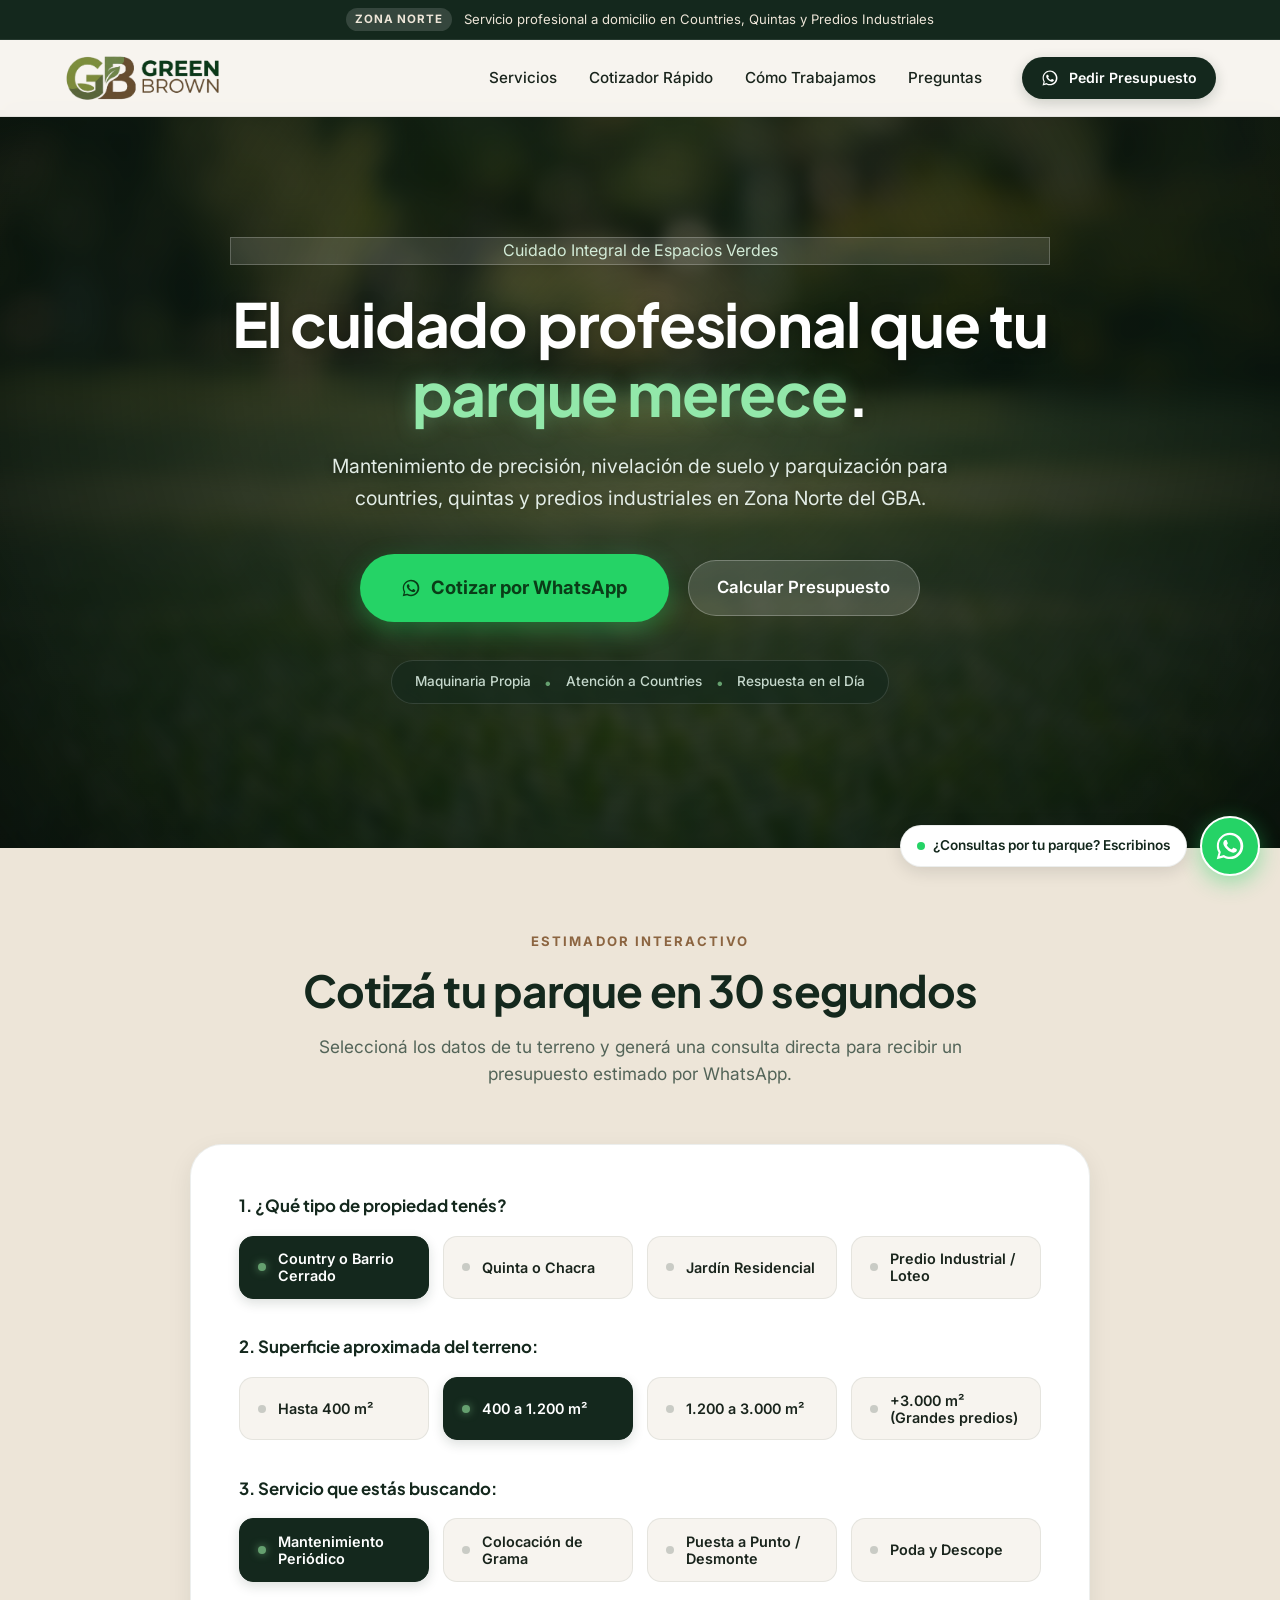
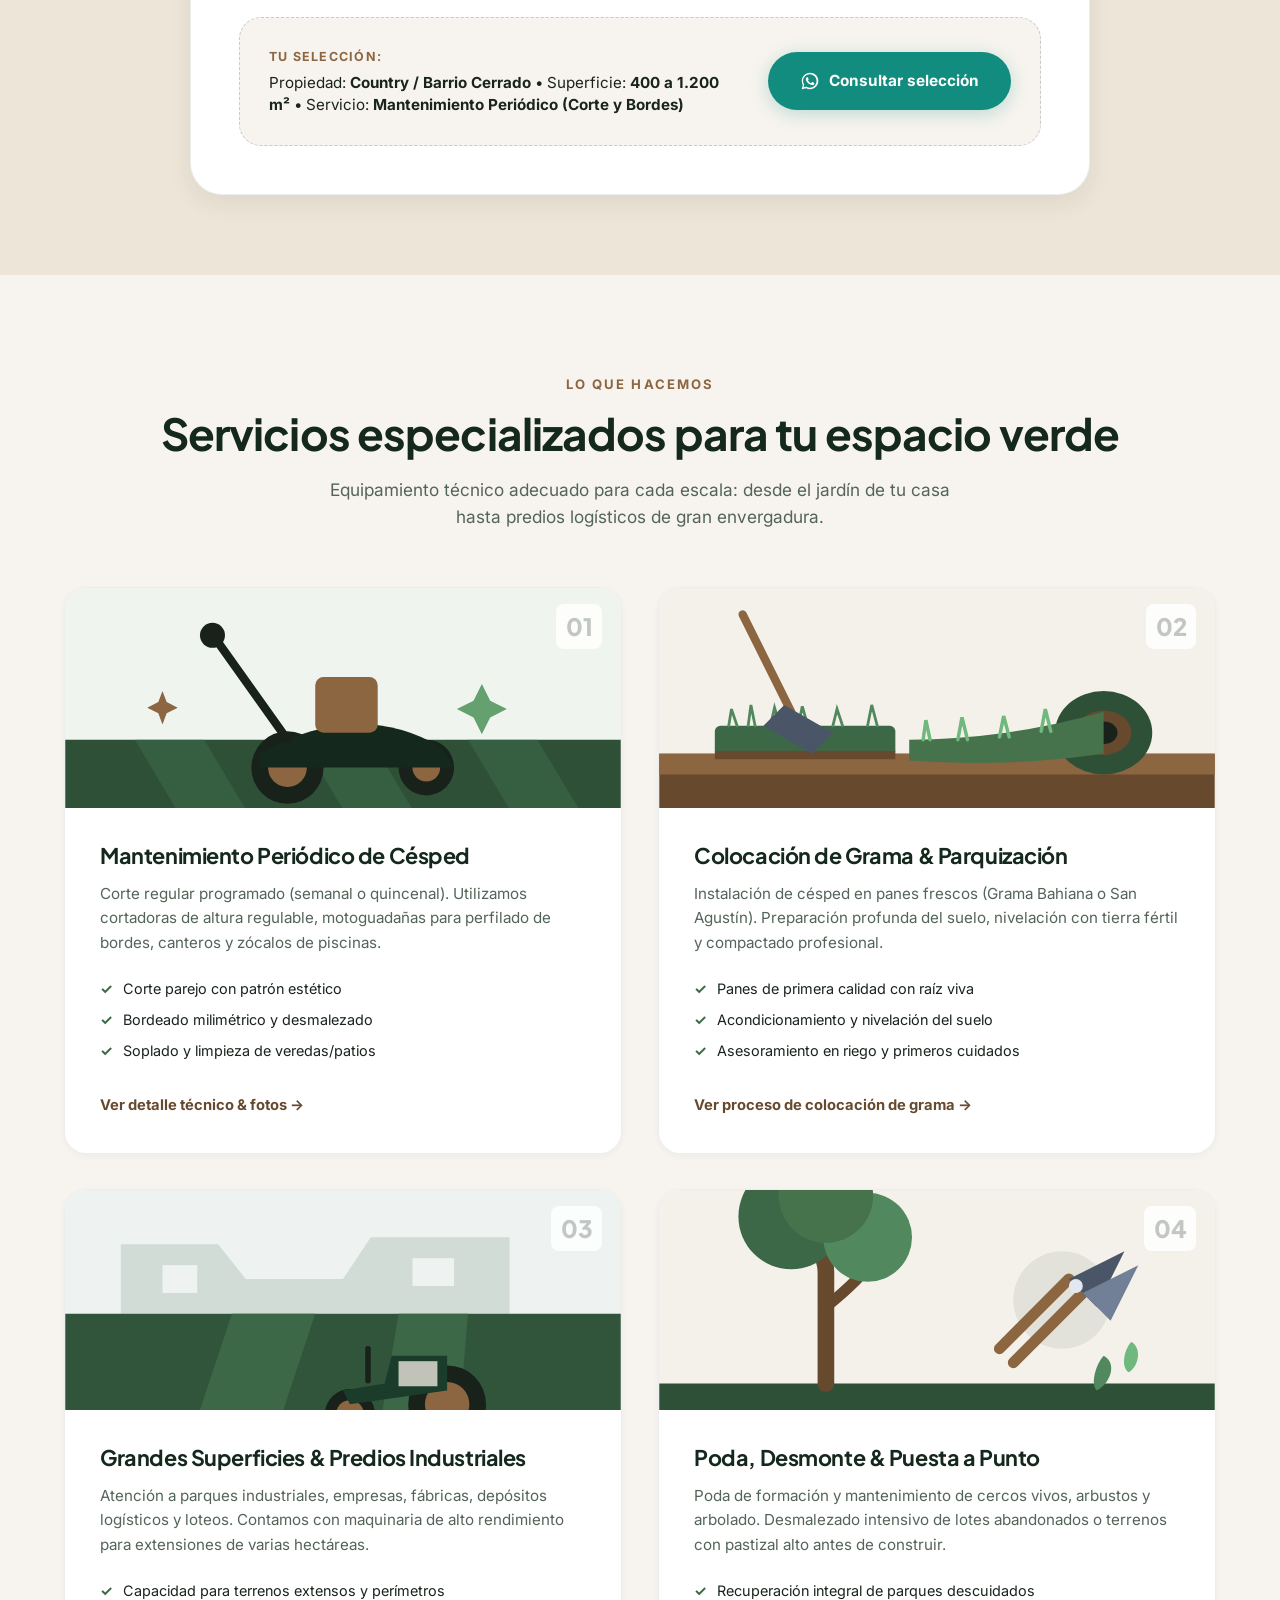
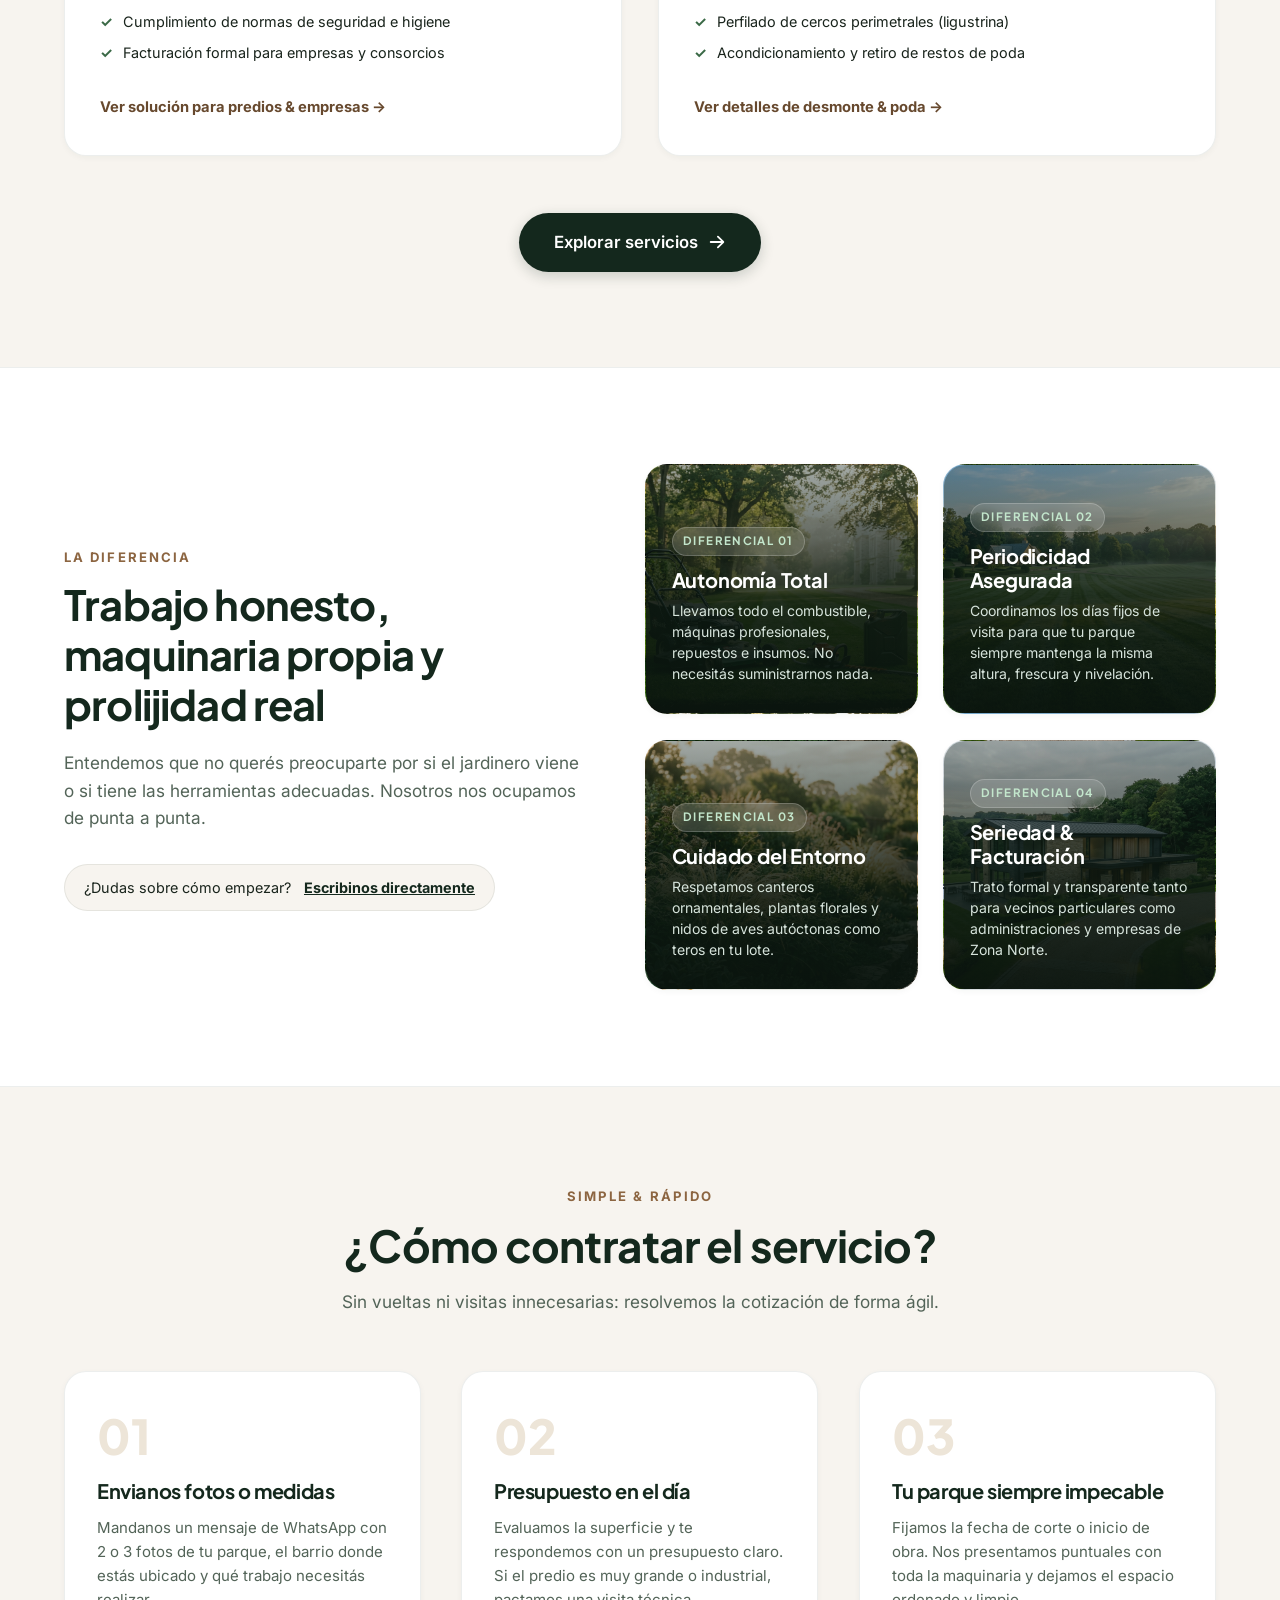
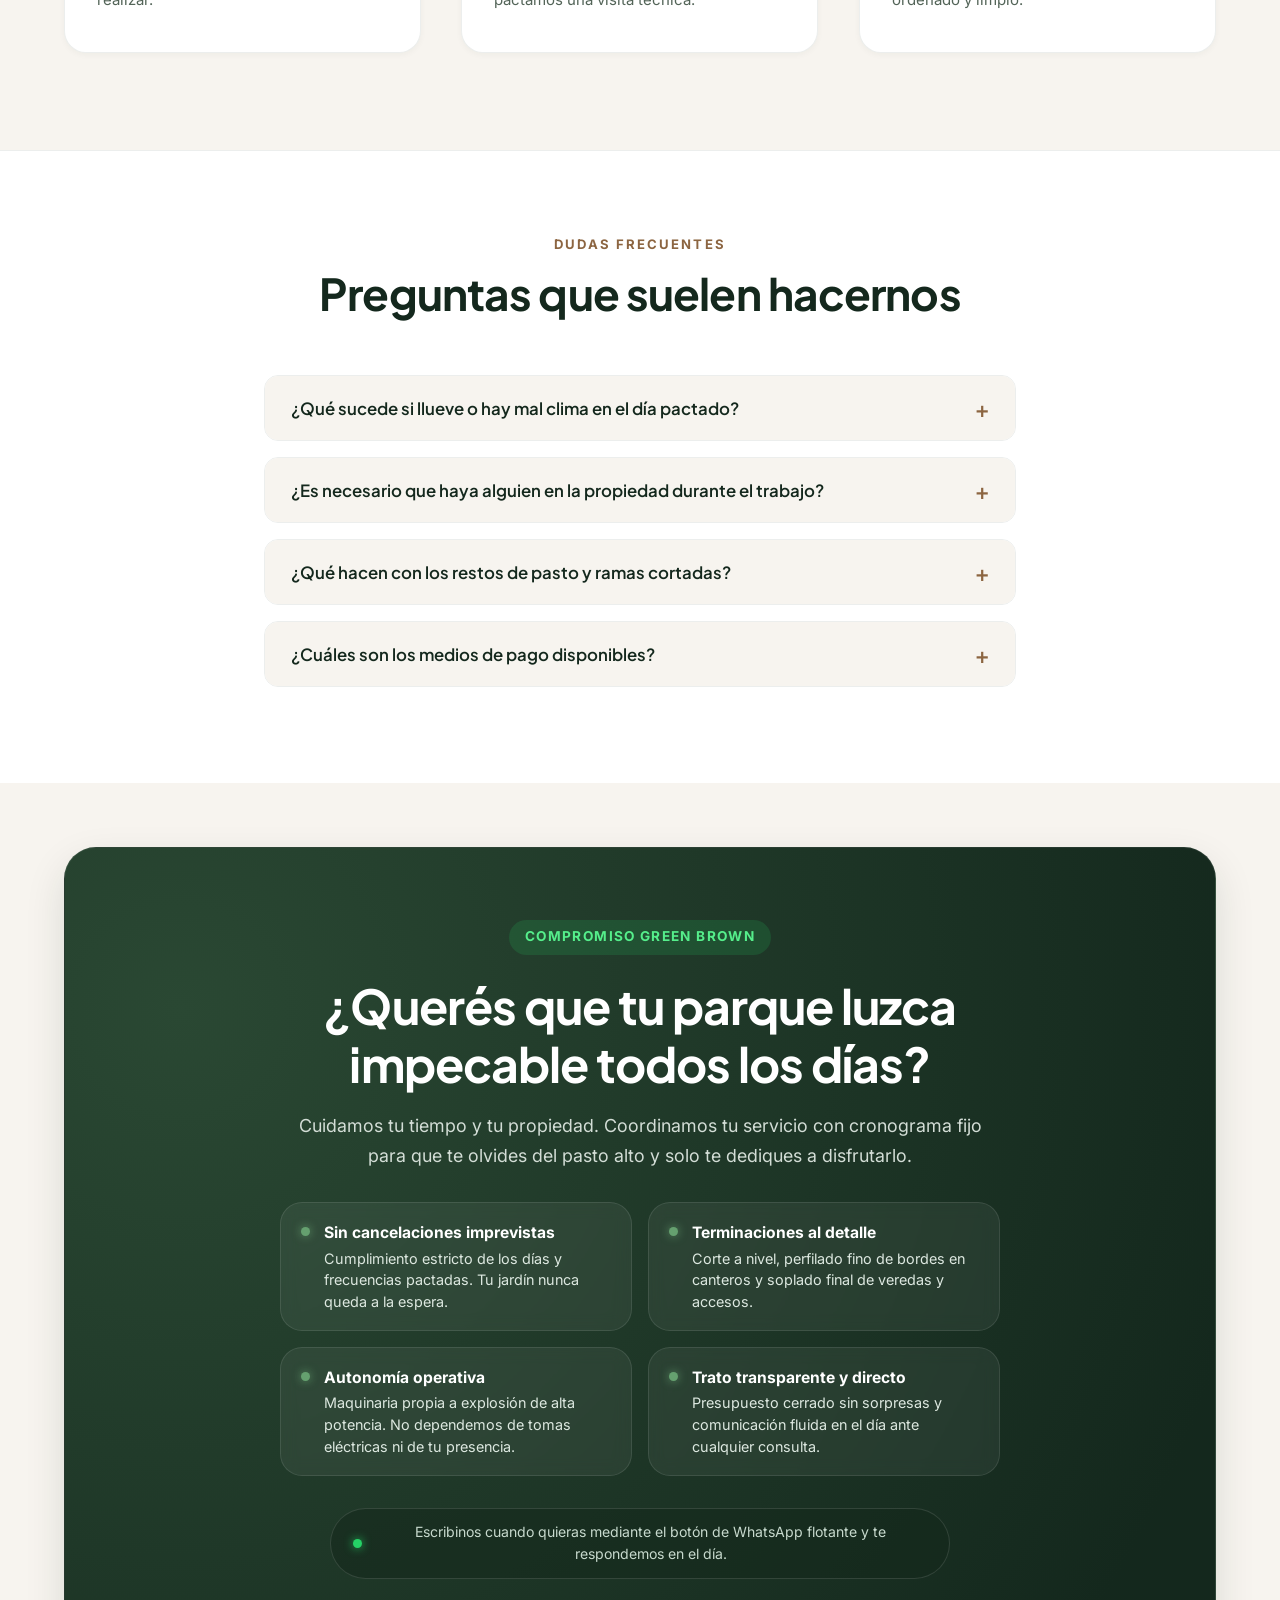
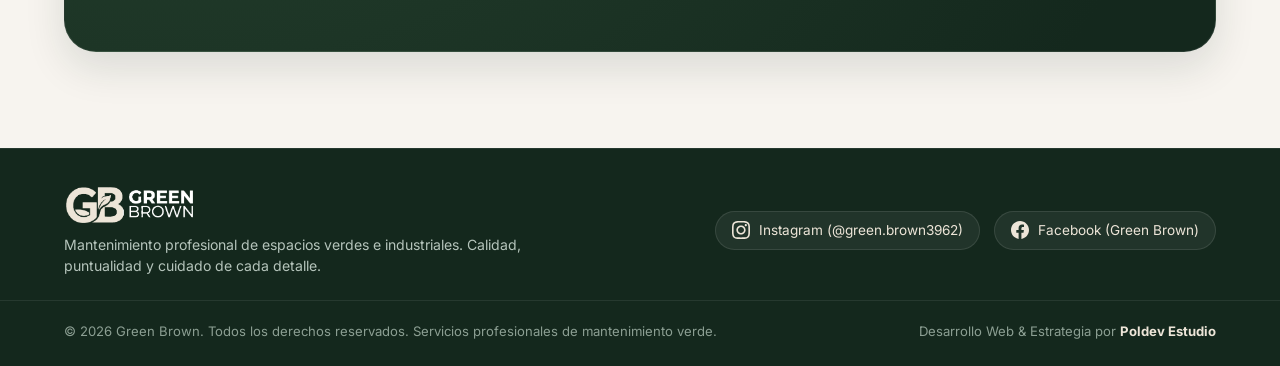
==== commit a7f1be53: "cambios4" ====
--- a/index.html
+++ b/index.html
@@ -48,7 +48,6 @@
         <ul class="nav-links">
           <li><a href="servicios.html" class="nav-item">Servicios</a></li>
           <li><a href="#cotizador" class="nav-item">Cotizador Rápido</a></li>
-          <li><a href="#cobertura" class="nav-item">Zonas</a></li>
           <li><a href="#proceso" class="nav-item">Cómo Trabajamos</a></li>
           <li><a href="#faq" class="nav-item">Preguntas</a></li>
         </ul>
@@ -84,7 +83,7 @@
           El cuidado profesional que tu <span class="text-accent-hero">parque merece</span>.
         </h1>
         <p class="hero-description">
-          Mantenimiento de precisión, nivelación de suelo y parquización para countries, quintas y predios industriales de Zona Norte.
+          Mantenimiento de precisión, nivelación de suelo y parquización para countries, quintas y predios industriales en Zona Norte del GBA.
         </p>
 
         <div class="hero-cta-group justify-center">
@@ -306,7 +305,7 @@
       <!-- Banner de acceso a la página completa -->
       <div class="services-footer-banner text-center reveal">
         <a href="servicios.html" class="btn btn-primary btn-lg">
-          <span>Explorar Catálogo Completo de Servicios & Galería</span>
+          <span>Explorar servicios</span>
           <svg viewBox="0 0 20 20" fill="currentColor" width="18" height="18"><path fill-rule="evenodd" d="M10.293 3.293a1 1 0 011.414 0l6 6a1 1 0 010 1.414l-6 6a1 1 0 01-1.414-1.414L14.586 11H3a1 1 0 110-2h11.586l-4.293-4.293a1 1 0 010-1.414z" clip-rule="evenodd"/></svg>
         </a>
       </div>
@@ -367,39 +366,6 @@
     </div>
   </section>
 
-  <!-- Cobertura Geográfica -->
-  <section class="coverage-section" id="cobertura">
-    <div class="container">
-      <div class="coverage-card reveal-scale">
-        <div class="coverage-content">
-          <span class="section-kicker text-sand">Zona de Atención</span>
-          <h2 class="coverage-title">Brindamos servicio a domicilio en toda Zona Norte</h2>
-          <p class="coverage-text">
-            Al ser un servicio móvil especializado en parques y terrenos, nos trasladamos con nuestro equipo directamente a tu propiedad.
-          </p>
-
-          <div class="zones-chips">
-            <span class="zone-badge"><span class="zone-dot"></span>Escobar & Belén</span>
-            <span class="zone-badge"><span class="zone-dot"></span>San Sebastián</span>
-            <span class="zone-badge"><span class="zone-dot"></span>Puertos del Lago</span>
-            <span class="zone-badge"><span class="zone-dot"></span>Ingeniero Maschwitz</span>
-            <span class="zone-badge"><span class="zone-dot"></span>Tigre & Villanueva</span>
-            <span class="zone-badge"><span class="zone-dot"></span>Benavídez</span>
-            <span class="zone-badge"><span class="zone-dot"></span>Pilar & Corredores</span>
-            <span class="zone-badge"><span class="zone-dot"></span>Parques Industriales</span>
-          </div>
-
-          <div class="coverage-footer">
-            <p class="coverage-note">¿Tu barrio no figura en la lista pero estás en la zona?</p>
-            <a href="https://wa.me/5491100000000?text=Hola%20Green%20Brown,%20quer%C3%ADa%20saber%20si%20llegan%20hasta%20mi%20zona..." target="_blank" rel="noopener" class="btn btn-secondary-light">
-              Consultar si llegamos a tu barrio →
-            </a>
-          </div>
-        </div>
-      </div>
-    </div>
-  </section>
-
   <!-- Proceso en 3 Pasos -->
   <section class="process-section" id="proceso">
     <div class="container">
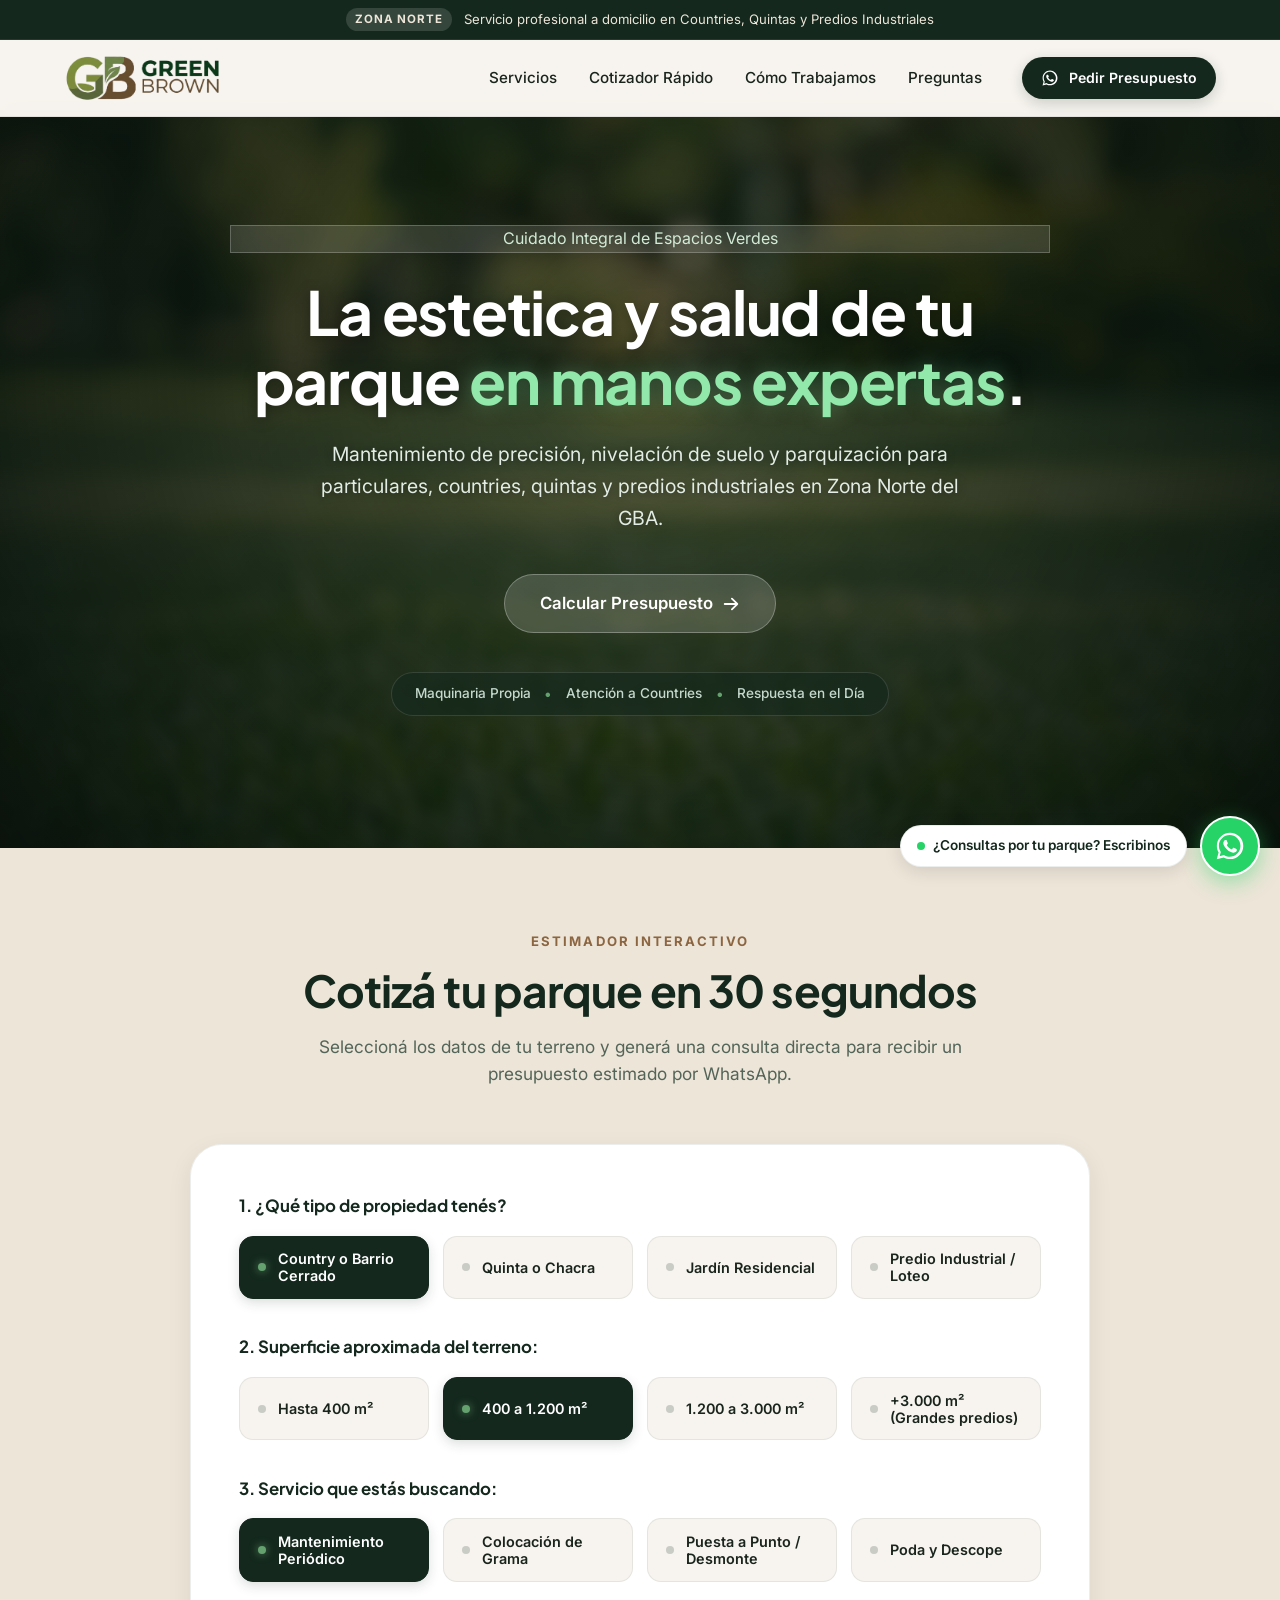
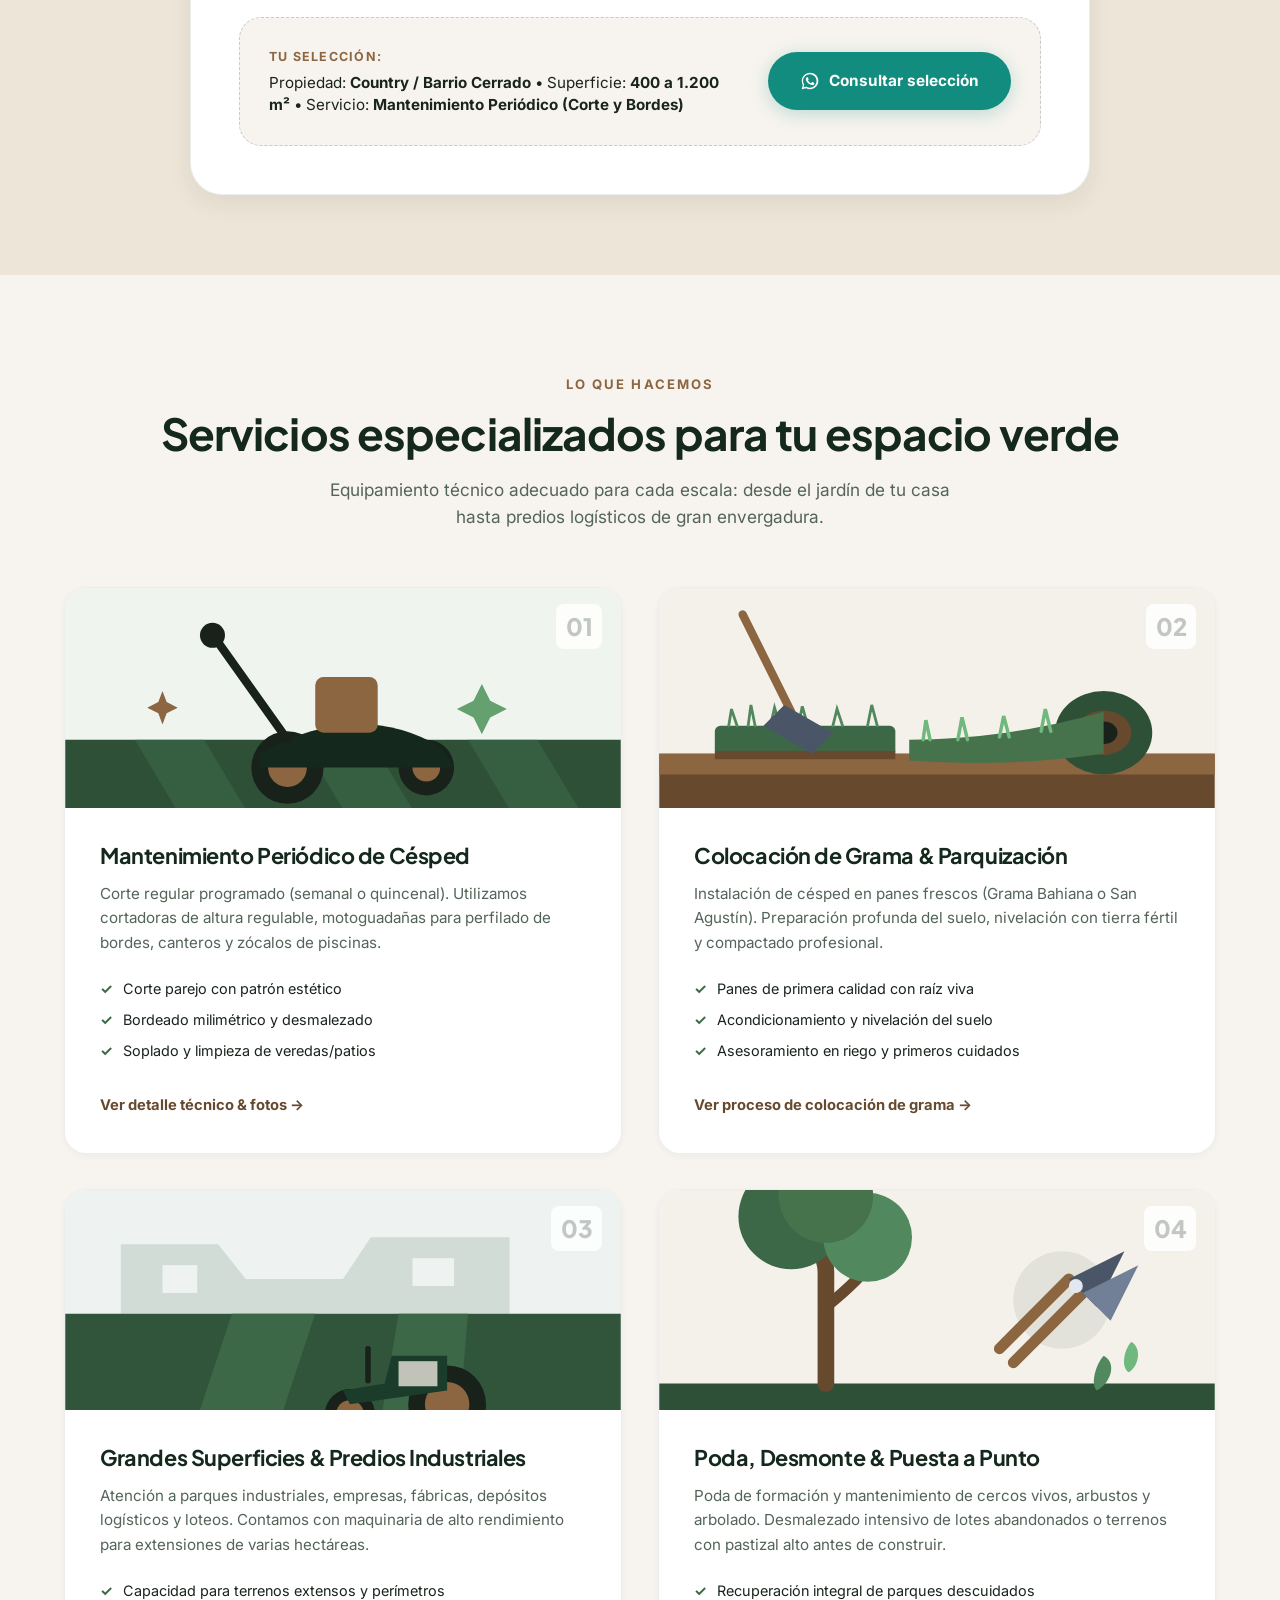
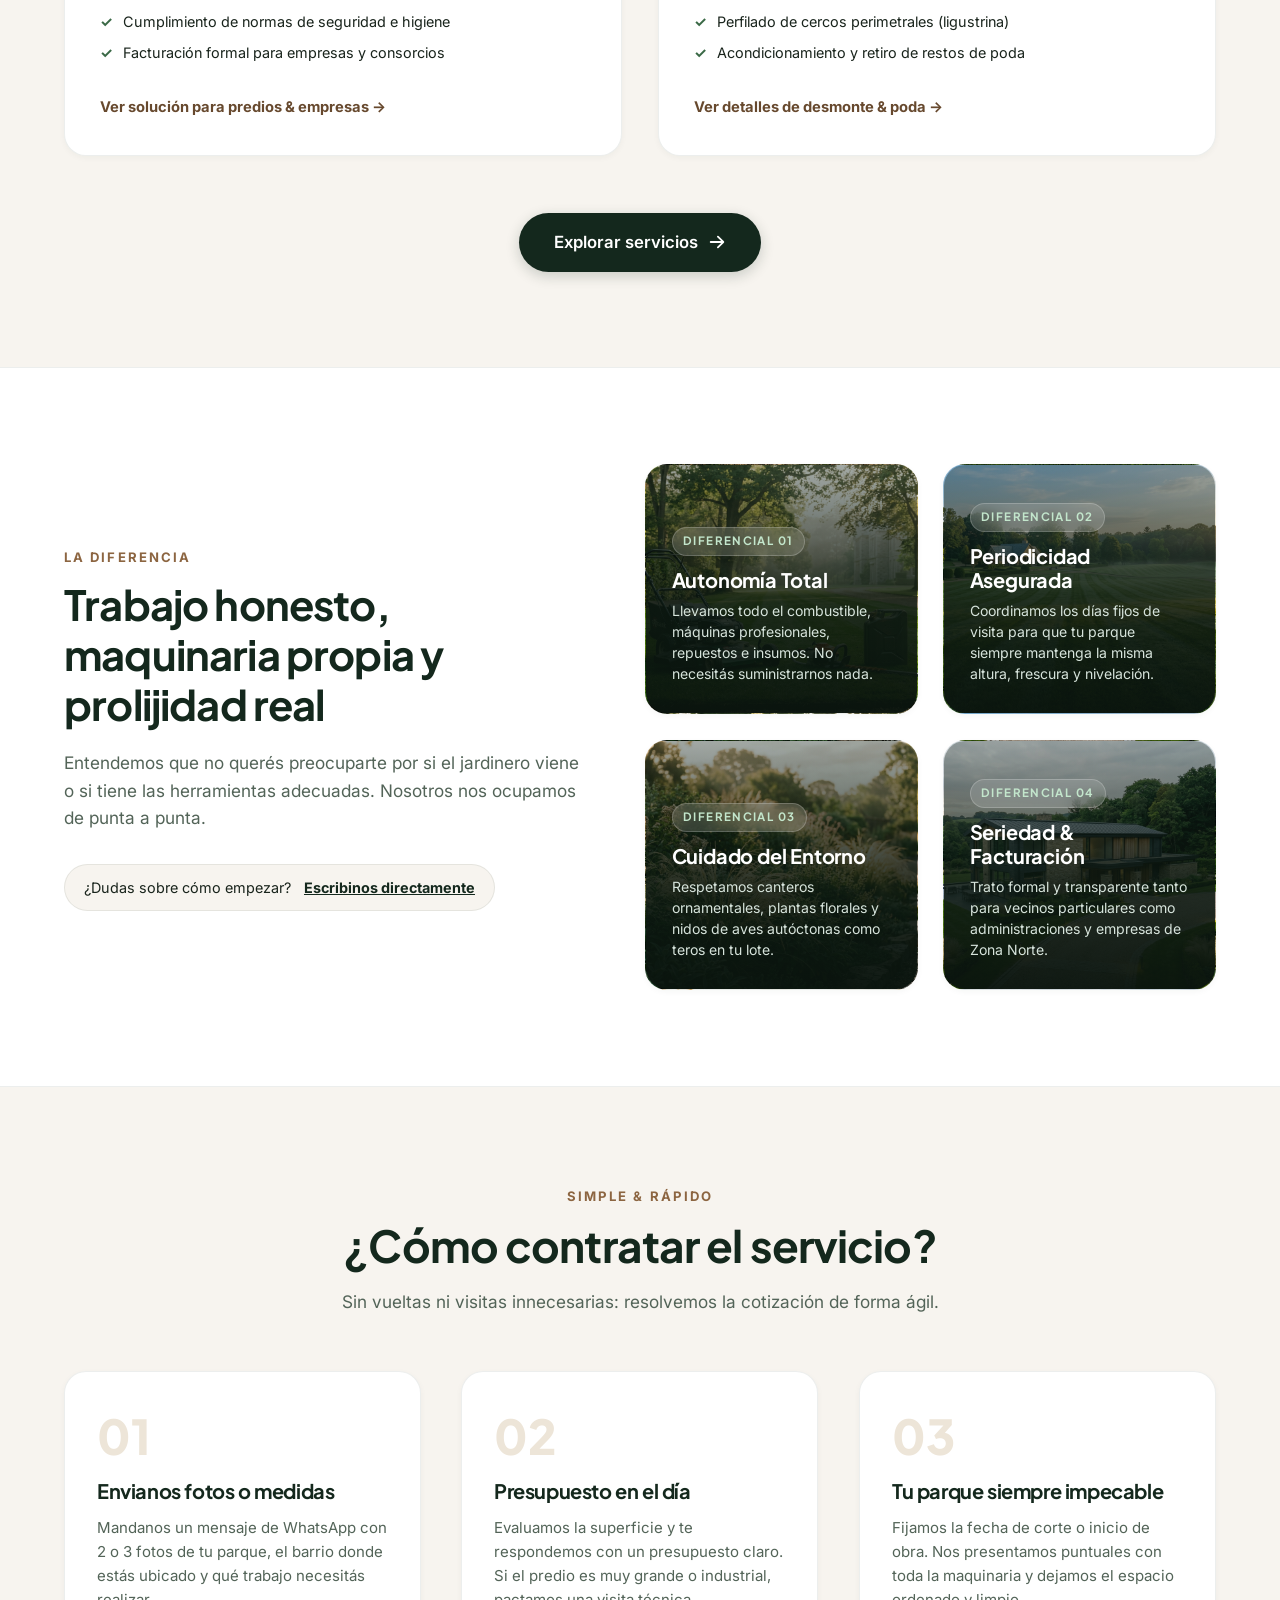
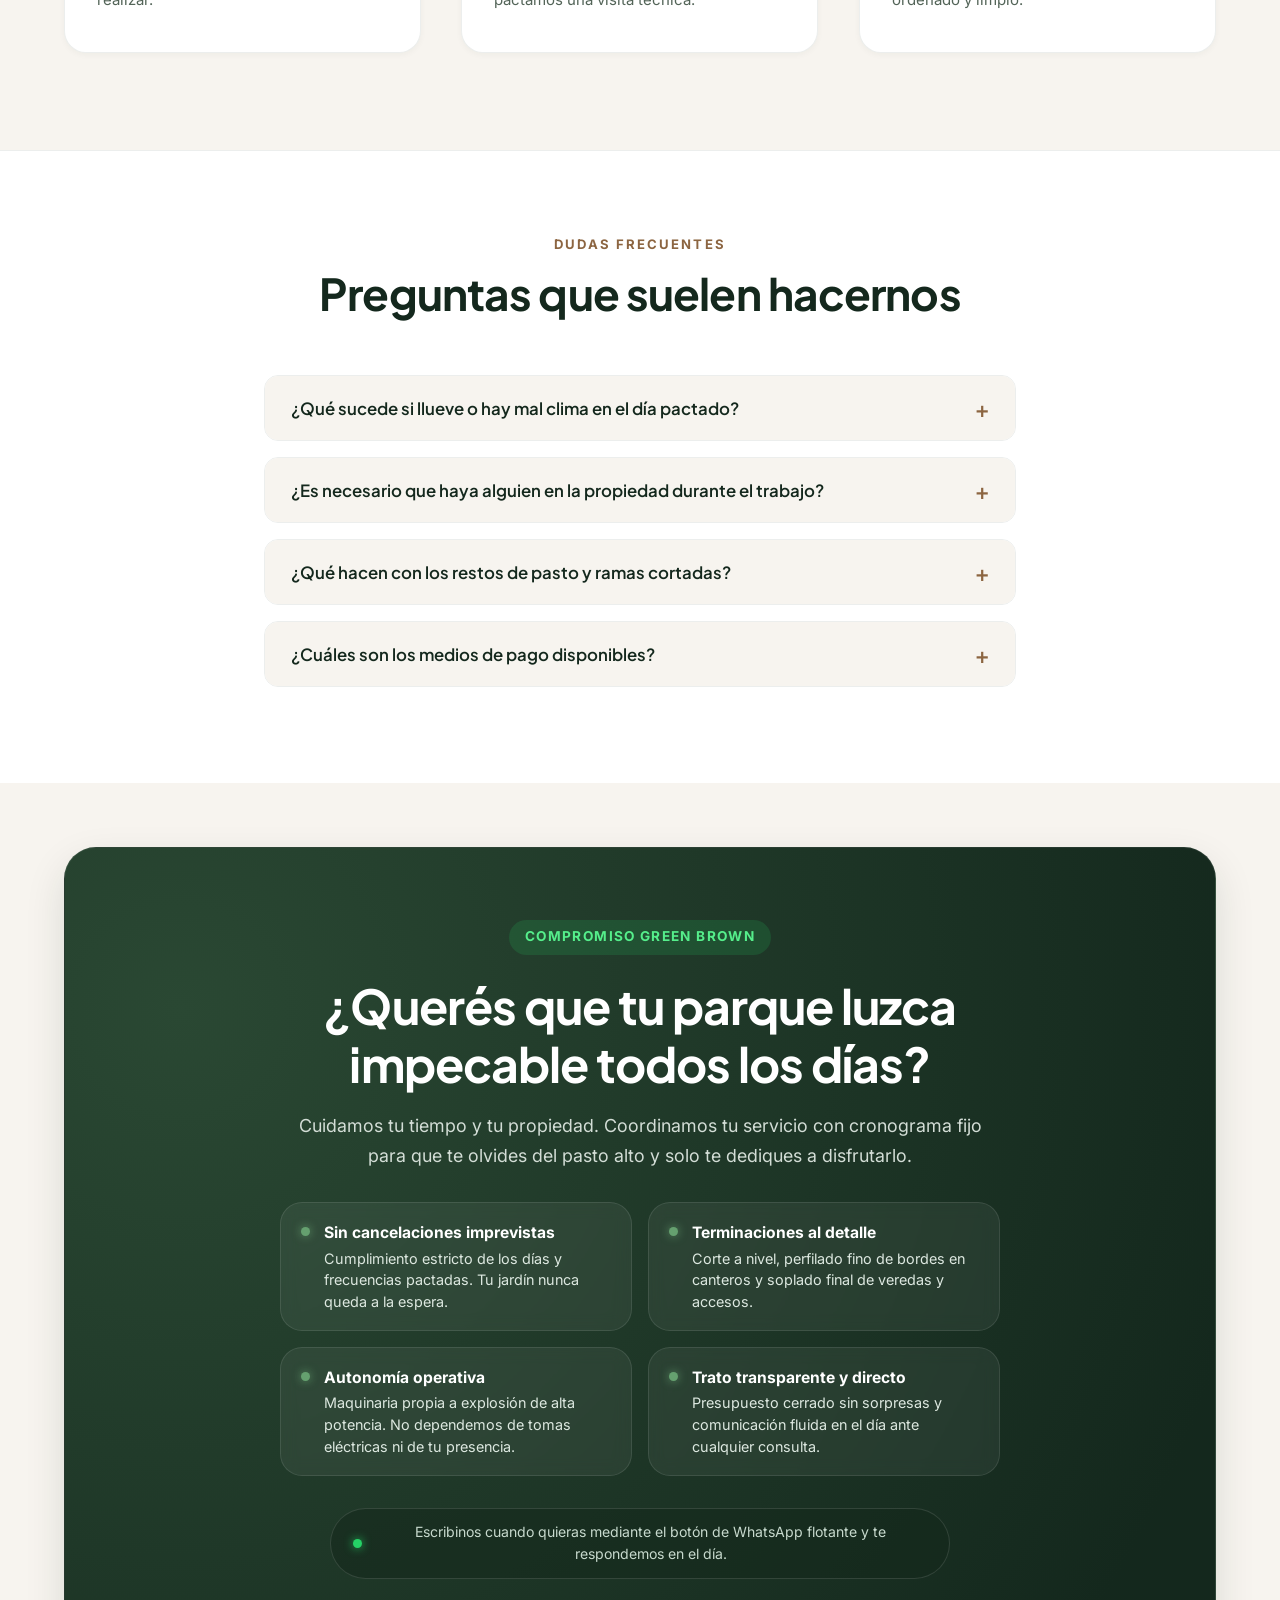
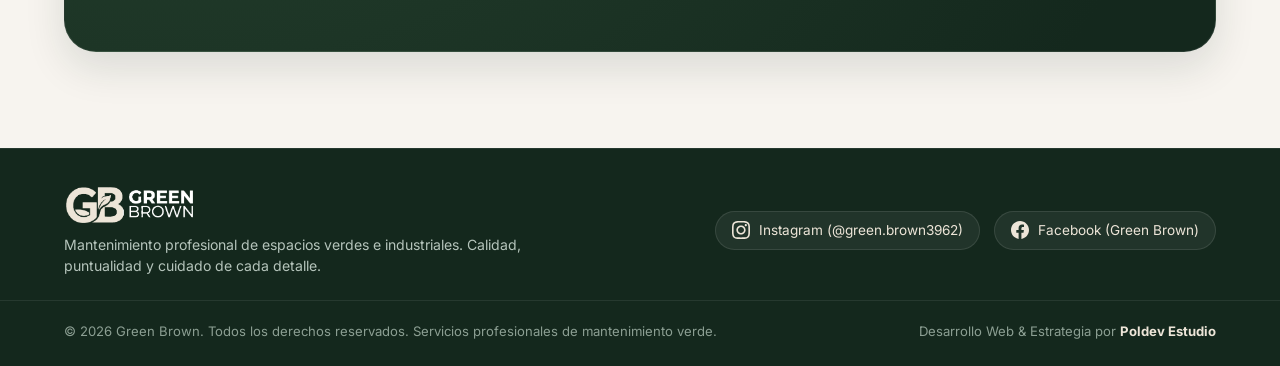
==== commit e79749d6: "cambios5" ====
--- a/index.html
+++ b/index.html
@@ -80,19 +80,16 @@
           <span class="badge-dot"></span> Cuidado Integral de Espacios Verdes
         </div>
         <h1 class="hero-title">
-          El cuidado profesional que tu <span class="text-accent-hero">parque merece</span>.
+          La estetica y salud de tu parque <span class="text-accent-hero">en manos expertas</span>.
         </h1>
         <p class="hero-description">
-          Mantenimiento de precisión, nivelación de suelo y parquización para countries, quintas y predios industriales en Zona Norte del GBA.
+          Mantenimiento de precisión, nivelación de suelo y parquización para particulares, countries, quintas y predios industriales en Zona Norte del GBA.
         </p>
 
         <div class="hero-cta-group justify-center">
-          <a href="https://wa.me/5491100000000?text=Hola%20Green%20Brown!%20Quiero%20solicitar%20un%20presupuesto%20para%20mantenimiento%20de%20mi%20terreno." target="_blank" rel="noopener" class="btn btn-whatsapp-giant">
-            <svg class="icon-whatsapp" viewBox="0 0 24 24" fill="currentColor" width="20" height="20"><path d="M12.04 2c-5.46 0-9.91 4.45-9.91 9.91 0 1.75.46 3.45 1.32 4.95L2.05 22l5.25-1.38c1.45.79 3.08 1.21 4.74 1.21 5.46 0 9.91-4.45 9.91-9.91 0-2.65-1.03-5.14-2.9-7.01A9.816 9.816 0 0012.04 2zm0 18.15c-1.52 0-3-.41-4.3-1.18l-.31-.18-3.19.84.85-3.11-.2-.32a8.03 8.03 0 01-1.23-4.29c0-4.46 3.63-8.09 8.09-8.09 2.16 0 4.19.84 5.72 2.37 1.53 1.53 2.37 3.56 2.37 5.72 0 4.46-3.63 8.09-8.09 8.09zm4.43-6.07c-.24-.12-1.44-.71-1.66-.79-.23-.08-.39-.12-.56.12-.17.24-.64.79-.79.95-.14.16-.29.18-.53.06-.24-.12-1.02-.38-1.95-1.21-.72-.64-1.21-1.44-1.35-1.68-.14-.24-.02-.37.1-.49.11-.11.24-.29.37-.43.12-.14.16-.24.24-.4.08-.16.04-.31-.02-.43-.06-.12-.56-1.34-.76-1.84-.2-.49-.4-.42-.56-.43h-.47c-.16 0-.43.06-.66.31-.23.24-.88.86-.88 2.1 0 1.24.9 2.44 1.03 2.61.12.16 1.77 2.7 4.29 3.78.6.26 1.07.41 1.44.53.6.19 1.15.16 1.58.1.48-.07 1.44-.59 1.64-1.16.2-.57.2-1.06.14-1.16-.06-.1-.22-.16-.46-.28z"/></svg>
-            <span>Cotizar por WhatsApp</span>
-          </a>
           <a href="#cotizador" class="btn btn-secondary-light btn-lg">
-            Calcular Presupuesto
+            <span>Calcular Presupuesto</span>
+            <svg viewBox="0 0 20 20" fill="currentColor" width="18" height="18"><path fill-rule="evenodd" d="M10.293 3.293a1 1 0 011.414 0l6 6a1 1 0 010 1.414l-6 6a1 1 0 01-1.414-1.414L14.586 11H3a1 1 0 110-2h11.586l-4.293-4.293a1 1 0 010-1.414z" clip-rule="evenodd"/></svg>
           </a>
         </div>
 
--- a/css/style.css
+++ b/css/style.css
@@ -226,17 +226,26 @@
 }
 
 .btn-secondary-light {
-  background: rgba(255, 255, 255, 0.15);
+  display: inline-flex;
+  align-items: center;
+  justify-content: center;
+  gap: 0.6rem;
+  background: rgba(255, 255, 255, 0.16);
   color: var(--color-white);
-  border: 1px solid rgba(255, 255, 255, 0.25);
-  padding: 0.85rem 1.8rem;
+  border: 1px solid rgba(255, 255, 255, 0.28);
+  padding: 0.95rem 2.2rem;
   border-radius: var(--radius-full);
   font-weight: 600;
+  backdrop-filter: blur(10px);
+  -webkit-backdrop-filter: blur(10px);
+  transition: var(--transition);
 }
 
 .btn-secondary-light:hover {
   background: var(--color-white);
   color: var(--color-primary);
+  transform: translateY(-2px);
+  box-shadow: 0 8px 24px rgba(0, 0, 0, 0.2);
 }
 
 /* ==========================================================================
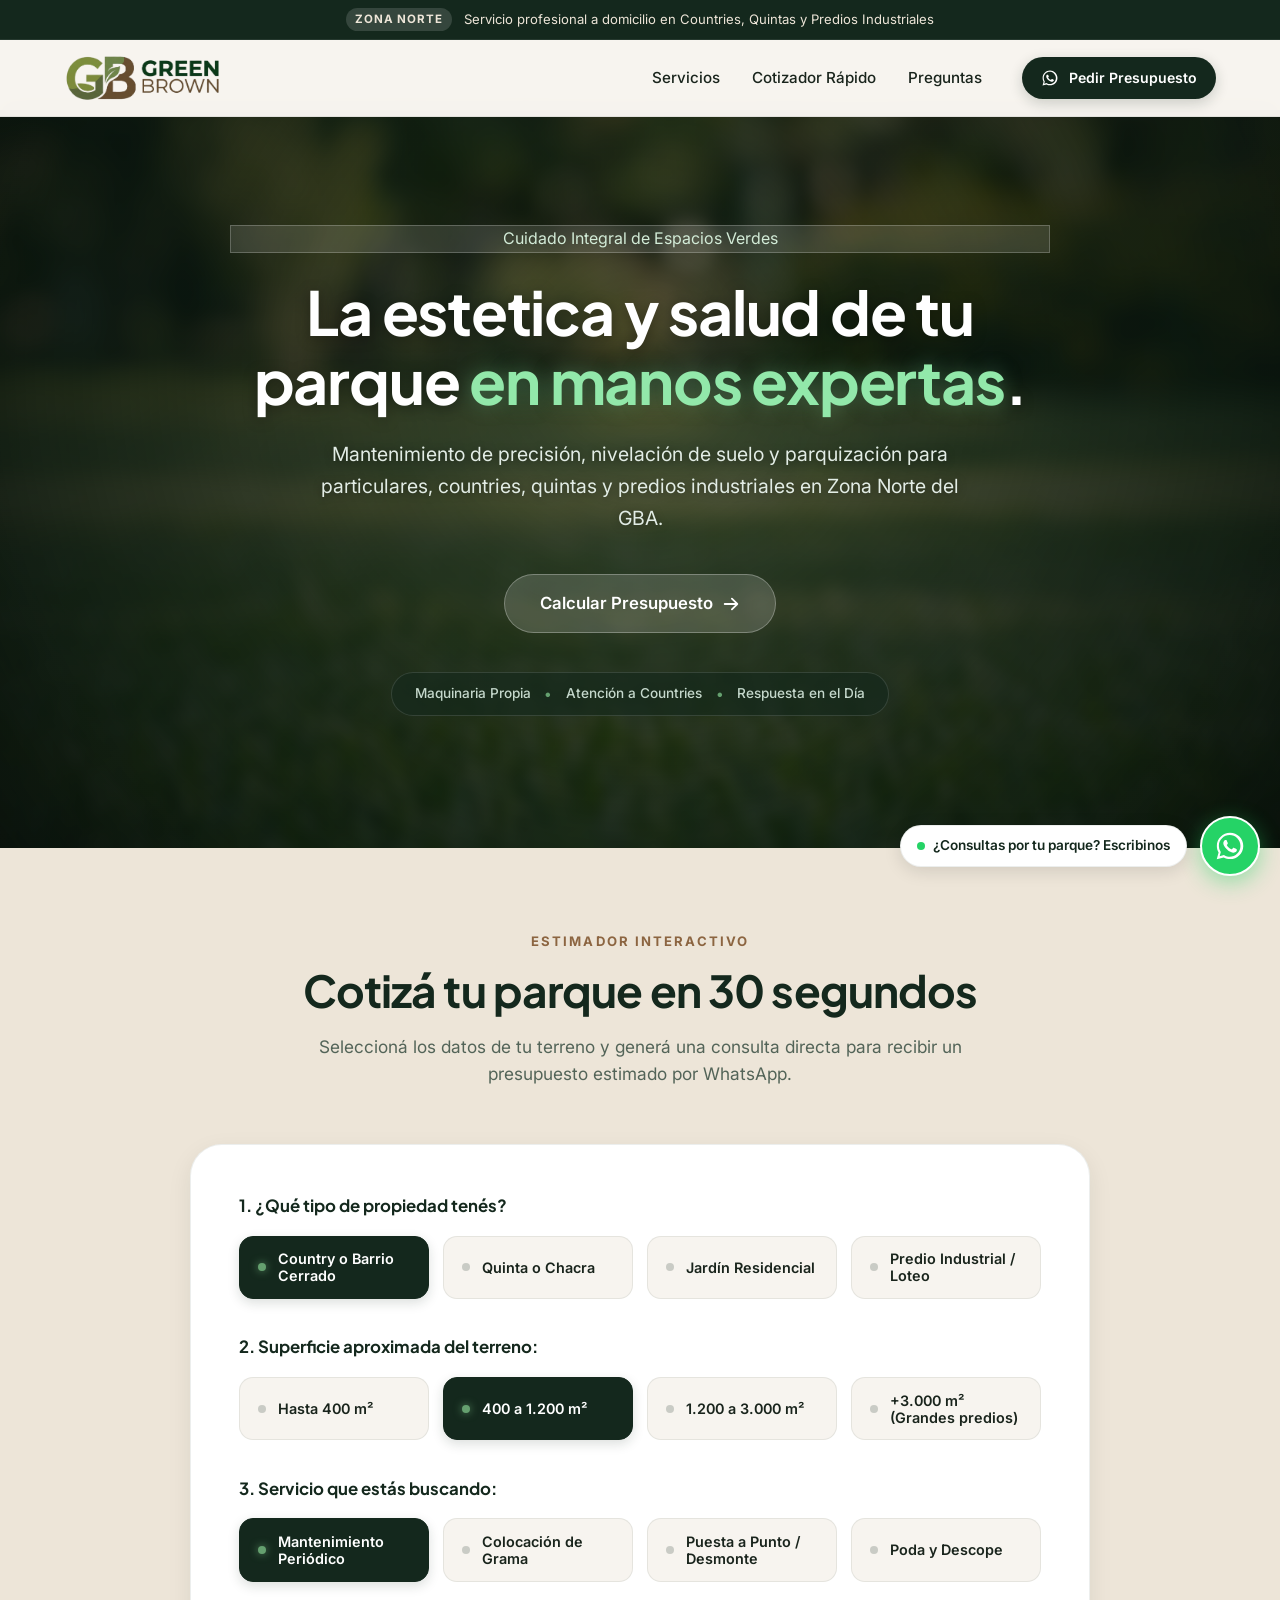
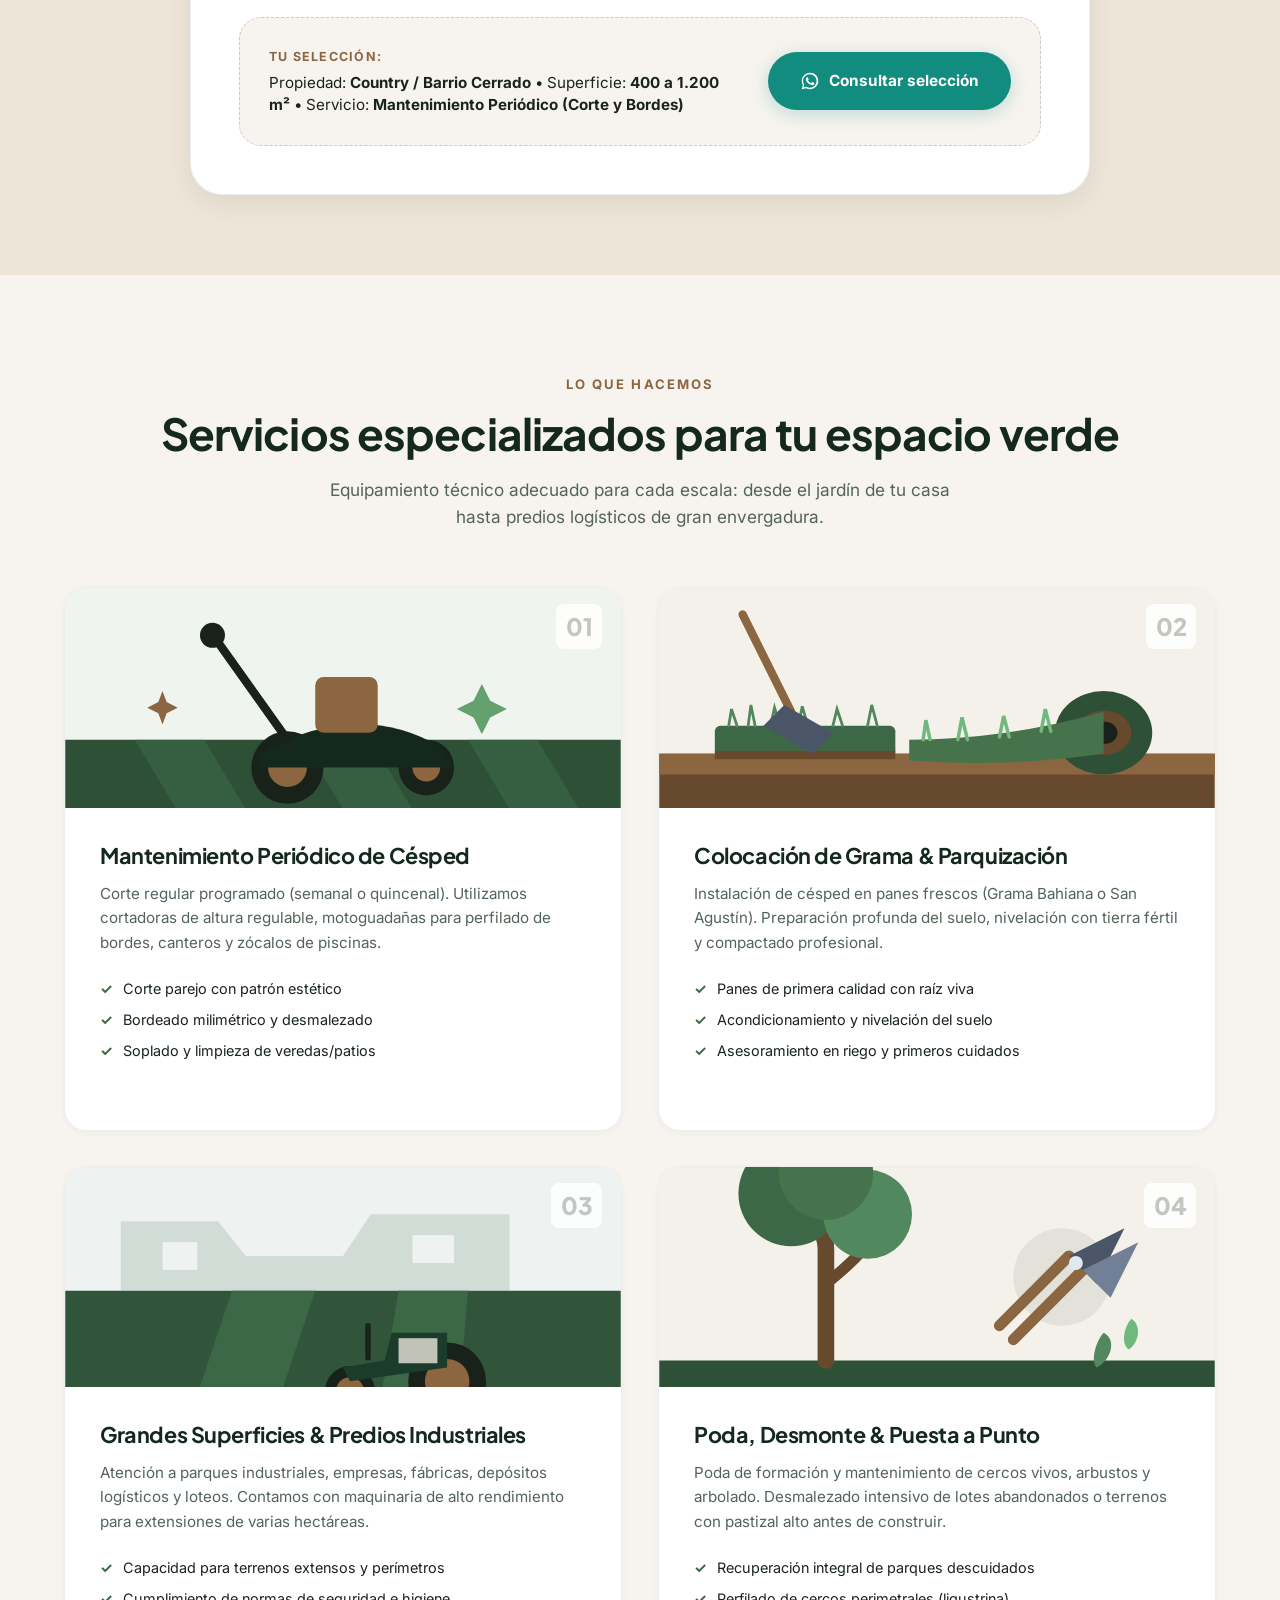
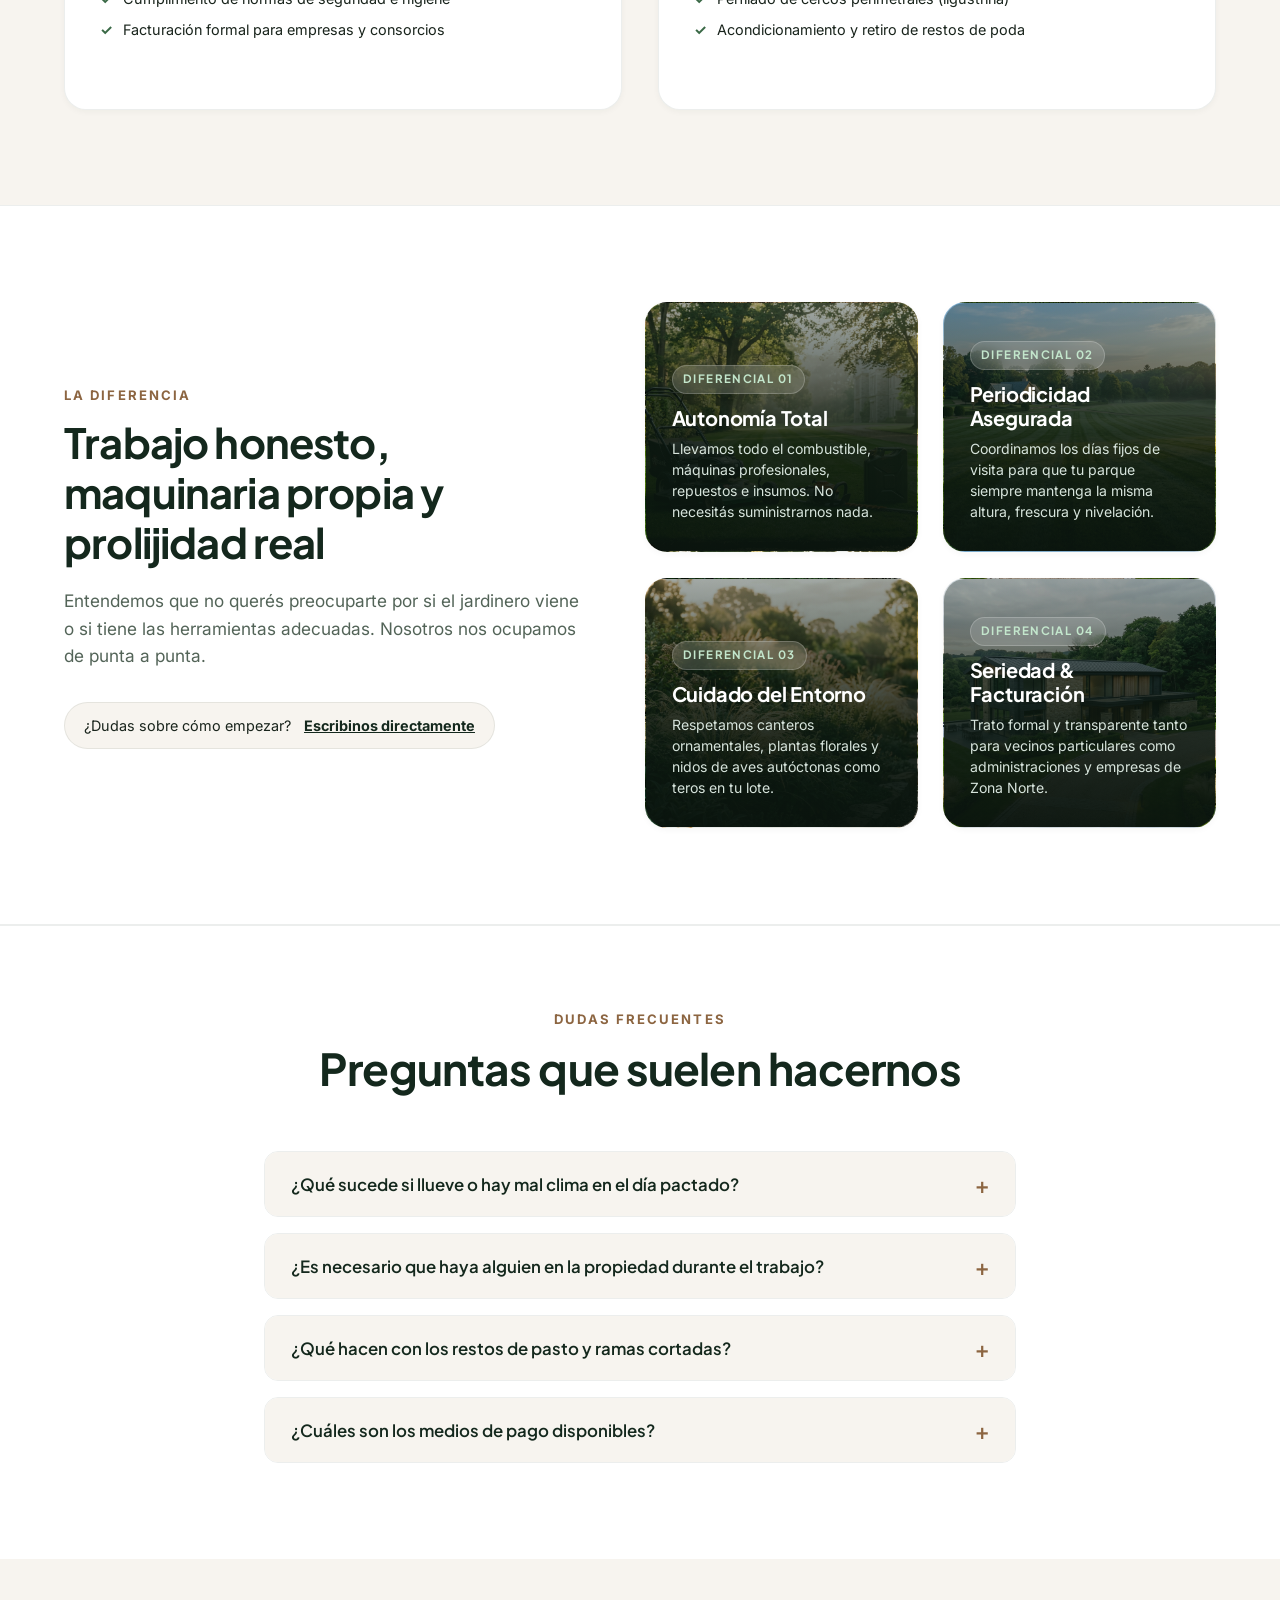
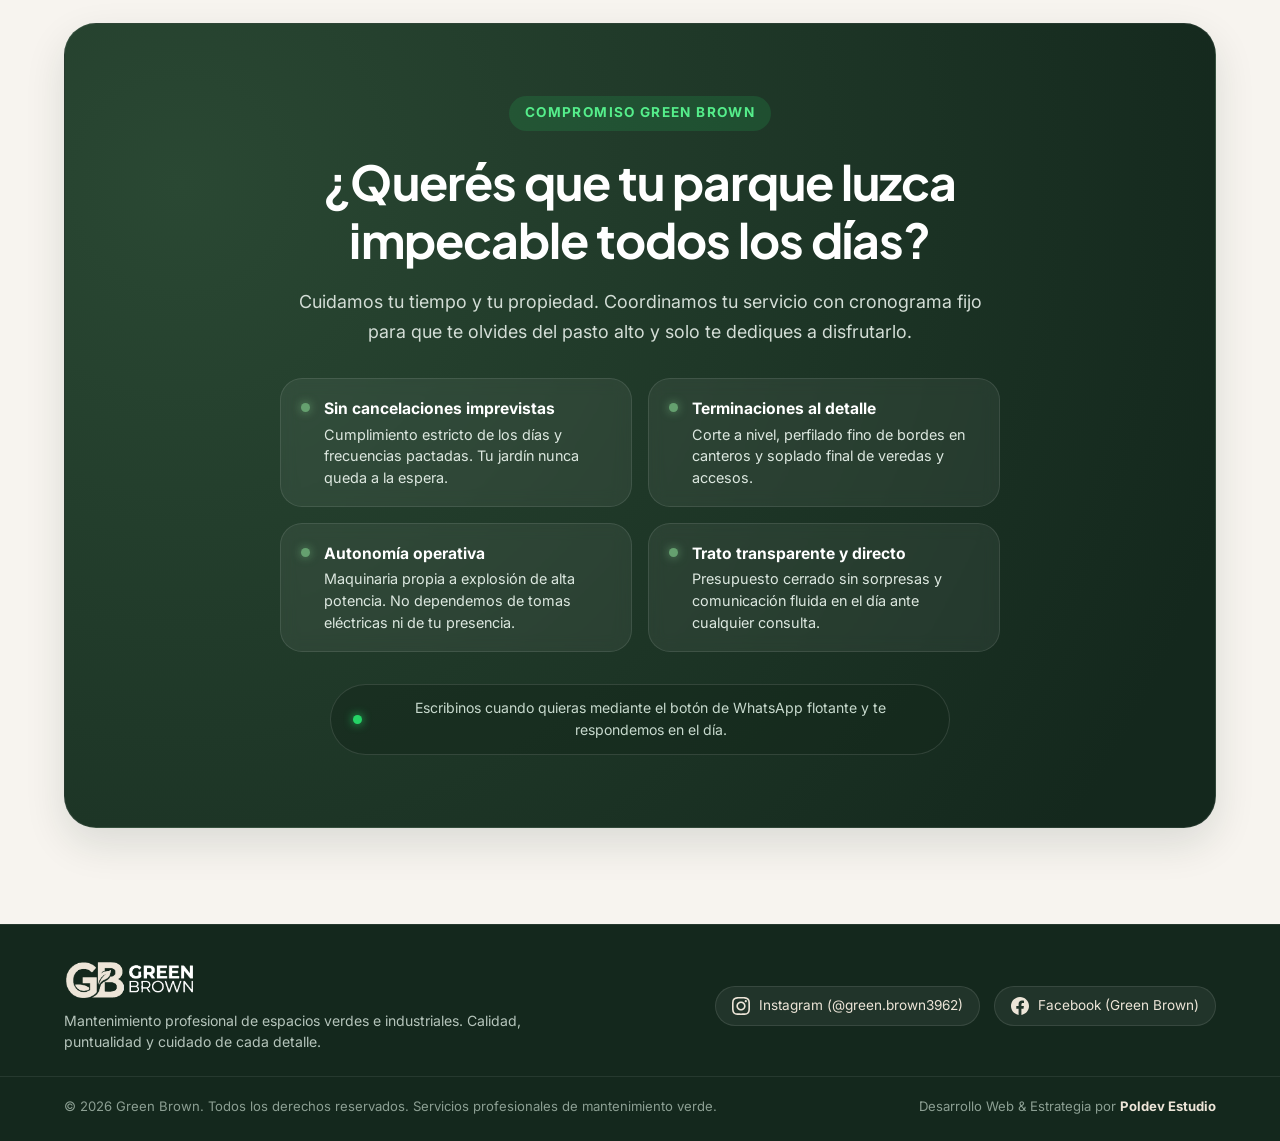
==== commit 57954cb6: "cambios6" ====
--- a/index.html
+++ b/index.html
@@ -46,9 +46,8 @@
       <!-- Navegación Desktop -->
       <nav class="main-nav" id="mainNav">
         <ul class="nav-links">
-          <li><a href="servicios.html" class="nav-item">Servicios</a></li>
+          <li><a href="#servicios" class="nav-item">Servicios</a></li>
           <li><a href="#cotizador" class="nav-item">Cotizador Rápido</a></li>
-          <li><a href="#proceso" class="nav-item">Cómo Trabajamos</a></li>
           <li><a href="#faq" class="nav-item">Preguntas</a></li>
         </ul>
         <div class="nav-actions">
@@ -226,9 +225,6 @@
               <li>Bordeado milimétrico y desmalezado</li>
               <li>Soplado y limpieza de veredas/patios</li>
             </ul>
-            <a href="servicios.html#corte" class="service-link">
-              Ver detalle técnico & fotos →
-            </a>
           </div>
         </article>
 
@@ -248,9 +244,6 @@
               <li>Acondicionamiento y nivelación del suelo</li>
               <li>Asesoramiento en riego y primeros cuidados</li>
             </ul>
-            <a href="servicios.html#grama" class="service-link">
-              Ver proceso de colocación de grama →
-            </a>
           </div>
         </article>
 
@@ -270,9 +263,6 @@
               <li>Cumplimiento de normas de seguridad e higiene</li>
               <li>Facturación formal para empresas y consorcios</li>
             </ul>
-            <a href="servicios.html#industrial" class="service-link">
-              Ver solución para predios & empresas →
-            </a>
           </div>
         </article>
 
@@ -292,19 +282,8 @@
               <li>Perfilado de cercos perimetrales (ligustrina)</li>
               <li>Acondicionamiento y retiro de restos de poda</li>
             </ul>
-            <a href="servicios.html#poda" class="service-link">
-              Ver detalles de desmonte & poda →
-            </a>
           </div>
         </article>
-      </div>
-
-      <!-- Banner de acceso a la página completa -->
-      <div class="services-footer-banner text-center reveal">
-        <a href="servicios.html" class="btn btn-primary btn-lg">
-          <span>Explorar servicios</span>
-          <svg viewBox="0 0 20 20" fill="currentColor" width="18" height="18"><path fill-rule="evenodd" d="M10.293 3.293a1 1 0 011.414 0l6 6a1 1 0 010 1.414l-6 6a1 1 0 01-1.414-1.414L14.586 11H3a1 1 0 110-2h11.586l-4.293-4.293a1 1 0 010-1.414z" clip-rule="evenodd"/></svg>
-        </a>
       </div>
     </div>
   </section>
@@ -363,43 +342,6 @@
     </div>
   </section>
 
-  <!-- Proceso en 3 Pasos -->
-  <section class="process-section" id="proceso">
-    <div class="container">
-      <div class="section-header text-center reveal">
-        <span class="section-kicker">Simple & Rápido</span>
-        <h2 class="section-title">¿Cómo contratar el servicio?</h2>
-        <p class="section-subtitle">Sin vueltas ni visitas innecesarias: resolvemos la cotización de forma ágil.</p>
-      </div>
-
-      <div class="steps-grid">
-        <div class="step-card reveal delay-100">
-          <div class="step-counter">01</div>
-          <h3 class="step-title">Envianos fotos o medidas</h3>
-          <p class="step-desc">
-            Mandanos un mensaje de WhatsApp con 2 o 3 fotos de tu parque, el barrio donde estás ubicado y qué trabajo necesitás realizar.
-          </p>
-        </div>
-
-        <div class="step-card reveal delay-200">
-          <div class="step-counter">02</div>
-          <h3 class="step-title">Presupuesto en el día</h3>
-          <p class="step-desc">
-            Evaluamos la superficie y te respondemos con un presupuesto claro. Si el predio es muy grande o industrial, pactamos una visita técnica.
-          </p>
-        </div>
-
-        <div class="step-card reveal delay-300">
-          <div class="step-counter">03</div>
-          <h3 class="step-title">Tu parque siempre impecable</h3>
-          <p class="step-desc">
-            Fijamos la fecha de corte o inicio de obra. Nos presentamos puntuales con toda la maquinaria y dejamos el espacio ordenado y limpio.
-          </p>
-        </div>
-      </div>
-    </div>
-  </section>
-
   <!-- FAQ Section -->
   <section class="faq-section" id="faq">
     <div class="container faq-container">
--- a/css/style.css
+++ b/css/style.css
@@ -1686,314 +1686,3 @@
     transition: none !important;
   }
 }
-
-
-/* ==========================================================================
-   PÁGINA DEDICADA: SERVICIOS Y TRABAJOS A DETALLE (servicios.html)
-   ========================================================================== */
-
-.nav-item.active-page {
-  color: var(--color-primary);
-  font-weight: 700;
-}
-
-.nav-item.active-page::after {
-  width: 100%;
-}
-
-.page-hero {
-  padding: 4.5rem 0 3.5rem;
-  background-color: var(--color-sand-light);
-  border-bottom: 1px solid var(--color-border);
-  text-align: center;
-}
-
-.page-hero-content {
-  max-width: 820px;
-  margin: 0 auto;
-}
-
-.page-hero-title {
-  font-size: clamp(2.3rem, 4vw, 3.4rem);
-  margin-bottom: 1.2rem;
-}
-
-.page-hero-subtitle {
-  font-size: 1.12rem;
-  color: var(--color-text-muted);
-  line-height: 1.65;
-  margin-bottom: 2.5rem;
-}
-
-/* Barra de Filtros Interactiva */
-.service-filter-bar {
-  display: flex;
-  flex-wrap: wrap;
-  justify-content: center;
-  gap: 0.65rem;
-}
-
-.filter-tab-btn {
-  padding: 0.65rem 1.3rem;
-  background-color: var(--color-white);
-  border: 1px solid var(--color-border);
-  border-radius: var(--radius-full);
-  font-size: 0.9rem;
-  font-weight: 600;
-  color: var(--color-text-muted);
-  transition: var(--transition);
-}
-
-.filter-tab-btn:hover {
-  border-color: var(--color-earth);
-  color: var(--color-primary);
-}
-
-.filter-tab-btn.active {
-  background-color: var(--color-primary);
-  color: var(--color-white);
-  border-color: var(--color-primary);
-  box-shadow: 0 4px 14px rgba(20, 40, 29, 0.18);
-}
-
-/* Sección de Servicios Detallados */
-.detailed-services-section {
-  padding: 5rem 0;
-  background-color: var(--color-white);
-}
-
-.detailed-service-item {
-  margin-bottom: 5.5rem;
-  padding-bottom: 5.5rem;
-  border-bottom: 1px solid var(--color-border);
-  scroll-margin-top: 100px;
-  transition: opacity 0.35s ease, transform 0.35s ease;
-}
-
-.detailed-service-item:last-child {
-  margin-bottom: 0;
-  padding-bottom: 0;
-  border-bottom: none;
-}
-
-.detailed-service-item.is-hidden {
-  display: none !important;
-}
-
-.detailed-grid {
-  display: grid;
-  grid-template-columns: 0.9fr 1.1fr;
-  gap: 3.5rem;
-  align-items: center;
-}
-
-.detailed-grid.reverse {
-  grid-template-columns: 1.1fr 0.9fr;
-}
-
-.detailed-grid.reverse .detailed-media {
-  order: 2;
-}
-
-.detailed-grid.reverse .detailed-content {
-  order: 1;
-}
-
-.detailed-media {
-  position: relative;
-  background-color: #EEF4EF;
-  border-radius: var(--radius-xl);
-  overflow: hidden;
-  box-shadow: var(--shadow-md);
-  border: 1px solid var(--color-border);
-}
-
-.detailed-img {
-  width: 100%;
-  height: 380px;
-  object-fit: cover;
-  display: block;
-}
-
-.detailed-badge {
-  position: absolute;
-  top: 1.2rem;
-  left: 1.2rem;
-  background-color: rgba(20, 40, 29, 0.85);
-  backdrop-filter: blur(8px);
-  color: var(--color-sand);
-  font-family: var(--font-heading);
-  font-size: 0.82rem;
-  font-weight: 700;
-  padding: 0.4rem 0.9rem;
-  border-radius: var(--radius-full);
-  letter-spacing: 0.05em;
-}
-
-.detailed-title {
-  font-size: clamp(1.8rem, 2.8vw, 2.3rem);
-  margin-bottom: 1.2rem;
-}
-
-.detailed-description {
-  font-size: 1.05rem;
-  color: var(--color-text-muted);
-  line-height: 1.7;
-  margin-bottom: 1.8rem;
-}
-
-/* Caja de Ficha Técnica */
-.specs-box {
-  background-color: var(--color-sand-light);
-  border: 1px solid var(--color-border);
-  border-radius: var(--radius-lg);
-  padding: 1.8rem;
-  margin-bottom: 2rem;
-}
-
-.specs-title {
-  font-size: 0.98rem;
-  font-weight: 700;
-  text-transform: uppercase;
-  letter-spacing: 0.08em;
-  color: var(--color-earth);
-  margin-bottom: 1.2rem;
-}
-
-.specs-grid {
-  display: grid;
-  grid-template-columns: repeat(2, 1fr);
-  gap: 1.2rem;
-}
-
-.spec-card {
-  display: flex;
-  flex-direction: column;
-  gap: 0.3rem;
-}
-
-.spec-label {
-  font-size: 0.82rem;
-  font-weight: 700;
-  color: var(--color-primary);
-  text-transform: uppercase;
-  letter-spacing: 0.04em;
-}
-
-.spec-val {
-  font-size: 0.92rem;
-  color: var(--color-text-muted);
-  line-height: 1.45;
-}
-
-.detailed-actions {
-  display: flex;
-  gap: 1rem;
-}
-
-/* Galería de Trabajos Visual */
-.gallery-section {
-  padding: 6rem 0;
-  background-color: var(--color-sand);
-}
-
-.gallery-grid {
-  display: grid;
-  grid-template-columns: repeat(2, 1fr);
-  gap: 2rem;
-}
-
-.gallery-item {
-  border-radius: var(--radius-lg);
-  overflow: hidden;
-  box-shadow: var(--shadow-sm);
-  border: 1px solid var(--color-border);
-  transition: var(--transition);
-}
-
-.gallery-item:hover {
-  transform: translateY(-6px);
-  box-shadow: var(--shadow-lg);
-}
-
-.gallery-img {
-  width: 100%;
-  height: 280px;
-  object-fit: cover;
-  display: block;
-}
-
-/* Tarjeta Cross-Link al Cotizador */
-.cross-link-section {
-  padding: 4rem 0 6rem;
-  background-color: var(--color-sand);
-}
-
-.cross-link-card {
-  background: linear-gradient(135deg, var(--color-primary) 0%, #173322 100%);
-  color: var(--color-white);
-  border-radius: var(--radius-xl);
-  padding: 4rem 3rem;
-  text-align: center;
-  box-shadow: var(--shadow-lg);
-  border: 1px solid rgba(255, 255, 255, 0.08);
-}
-
-.cross-link-content {
-  max-width: 740px;
-  margin: 0 auto;
-}
-
-.cross-link-title {
-  color: var(--color-white);
-  font-size: clamp(2rem, 3.4vw, 2.6rem);
-  margin-bottom: 1.2rem;
-}
-
-.cross-link-text {
-  font-size: 1.1rem;
-  color: #D3DDD6;
-  margin-bottom: 2.2rem;
-  line-height: 1.6;
-}
-
-.cross-link-actions {
-  display: flex;
-  justify-content: center;
-  flex-wrap: wrap;
-  gap: 1.2rem;
-}
-
-/* Responsividad para Servicios Detallados */
-@media (max-width: 992px) {
-  .detailed-grid,
-  .detailed-grid.reverse {
-    grid-template-columns: 1fr;
-    gap: 2.2rem;
-  }
-
-  .detailed-grid.reverse .detailed-media {
-    order: 1;
-  }
-
-  .detailed-grid.reverse .detailed-content {
-    order: 2;
-  }
-
-  .detailed-img {
-    height: 280px;
-  }
-
-  .specs-grid {
-    grid-template-columns: 1fr;
-  }
-
-  .gallery-grid {
-    grid-template-columns: 1fr;
-  }
-}
-
-
-.services-footer-banner {
-  margin-top: 3.5rem;
-}
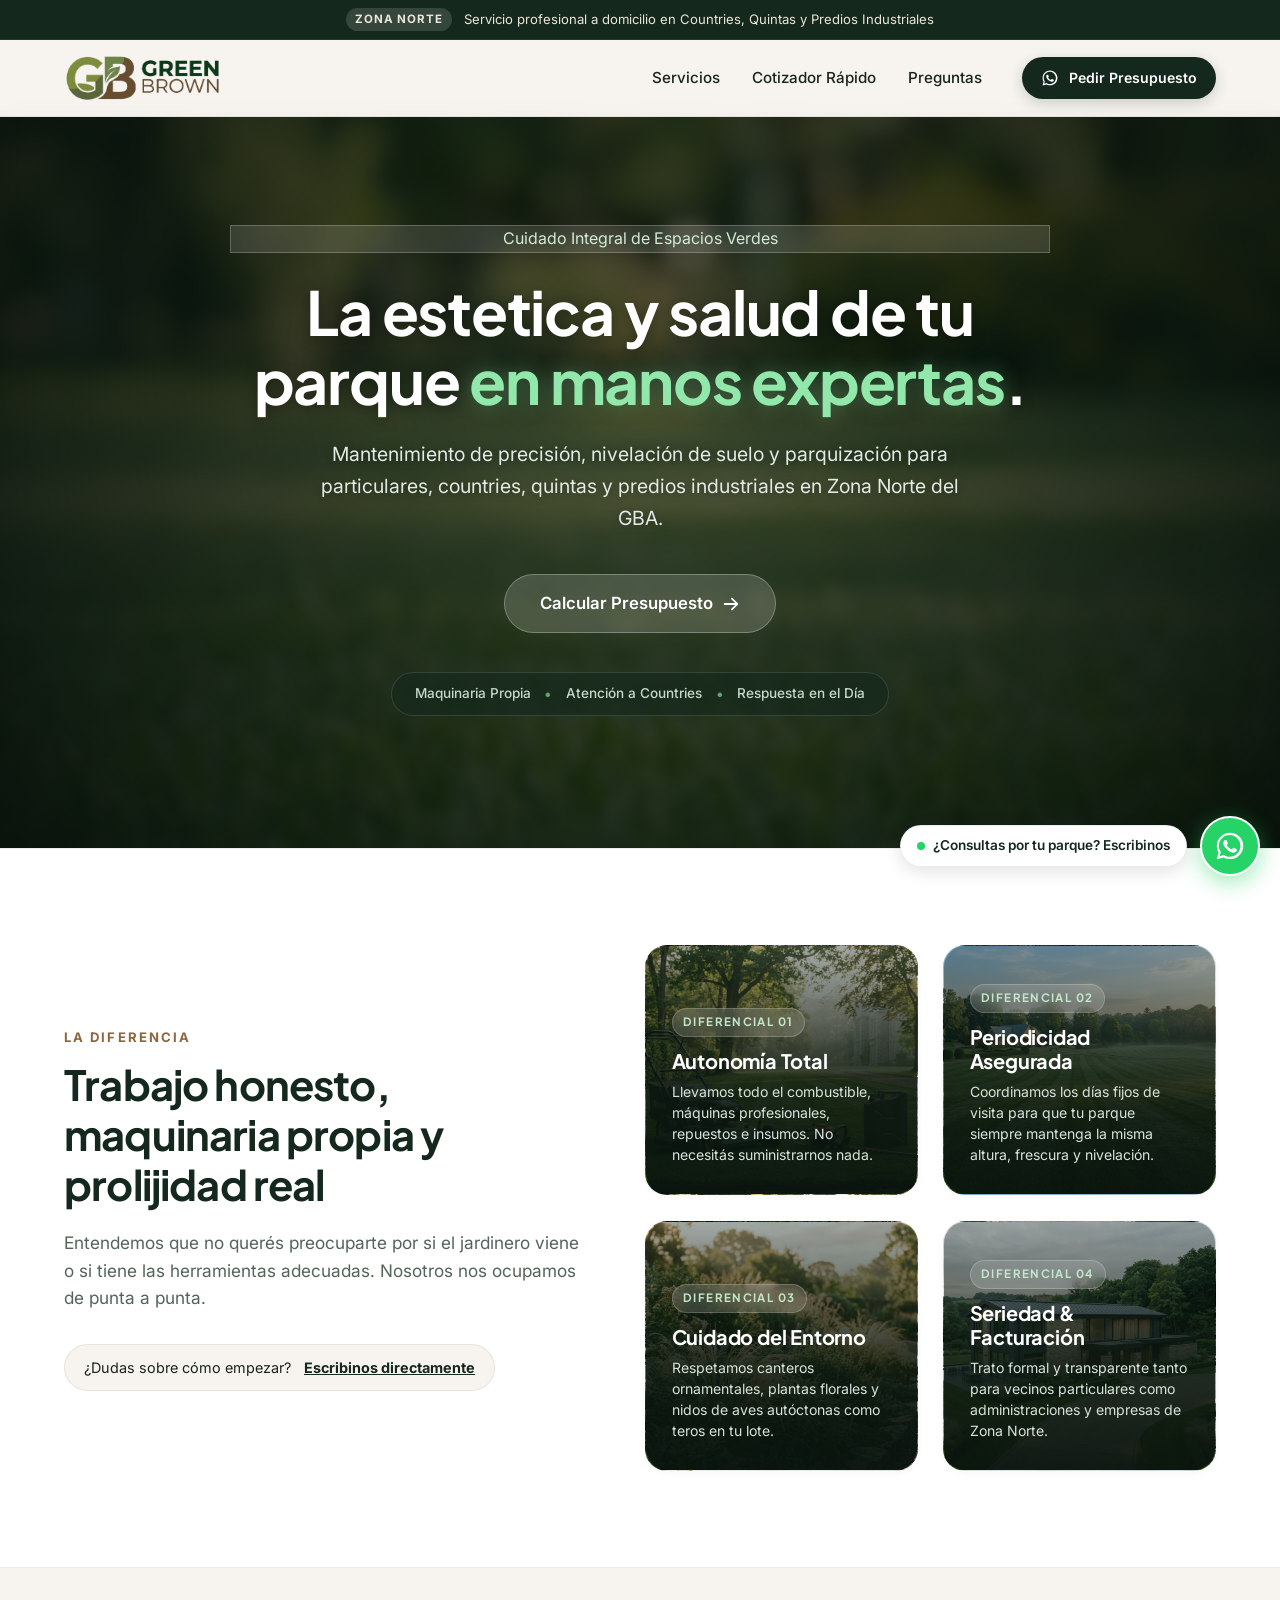
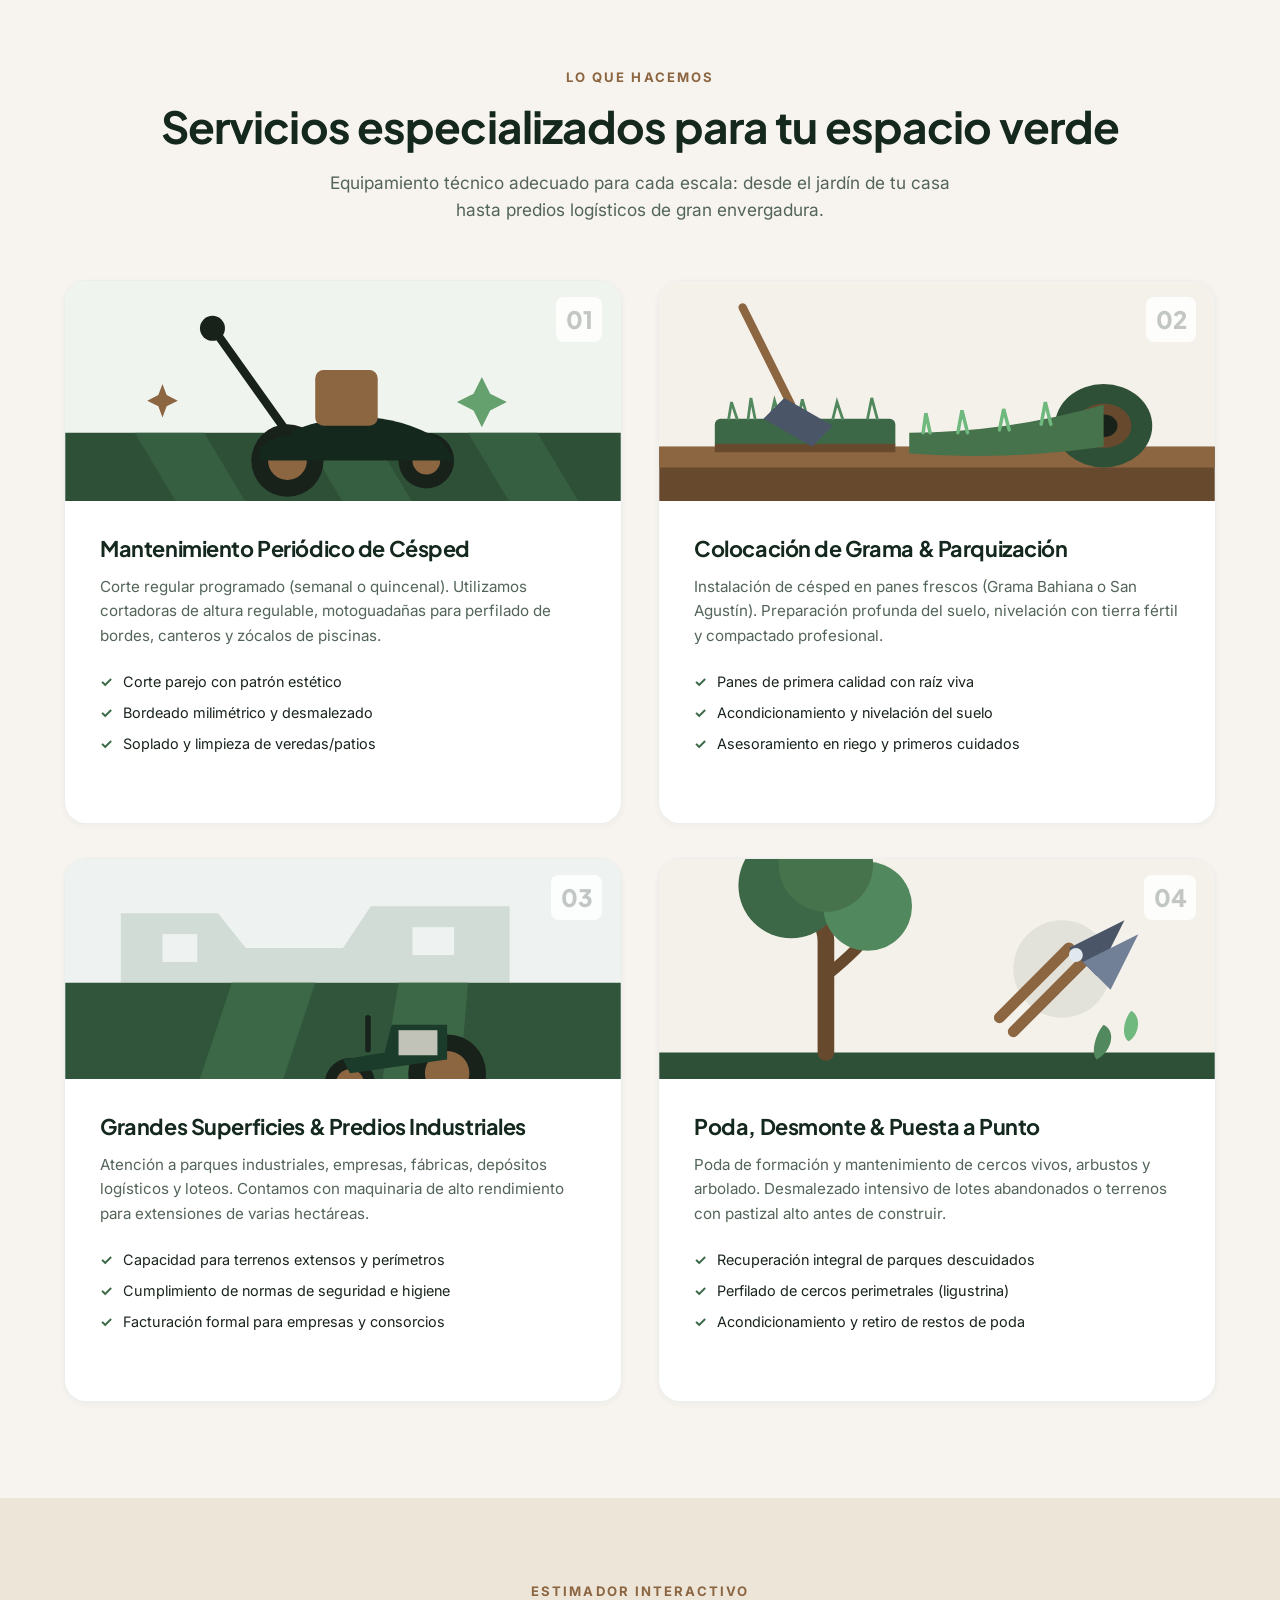
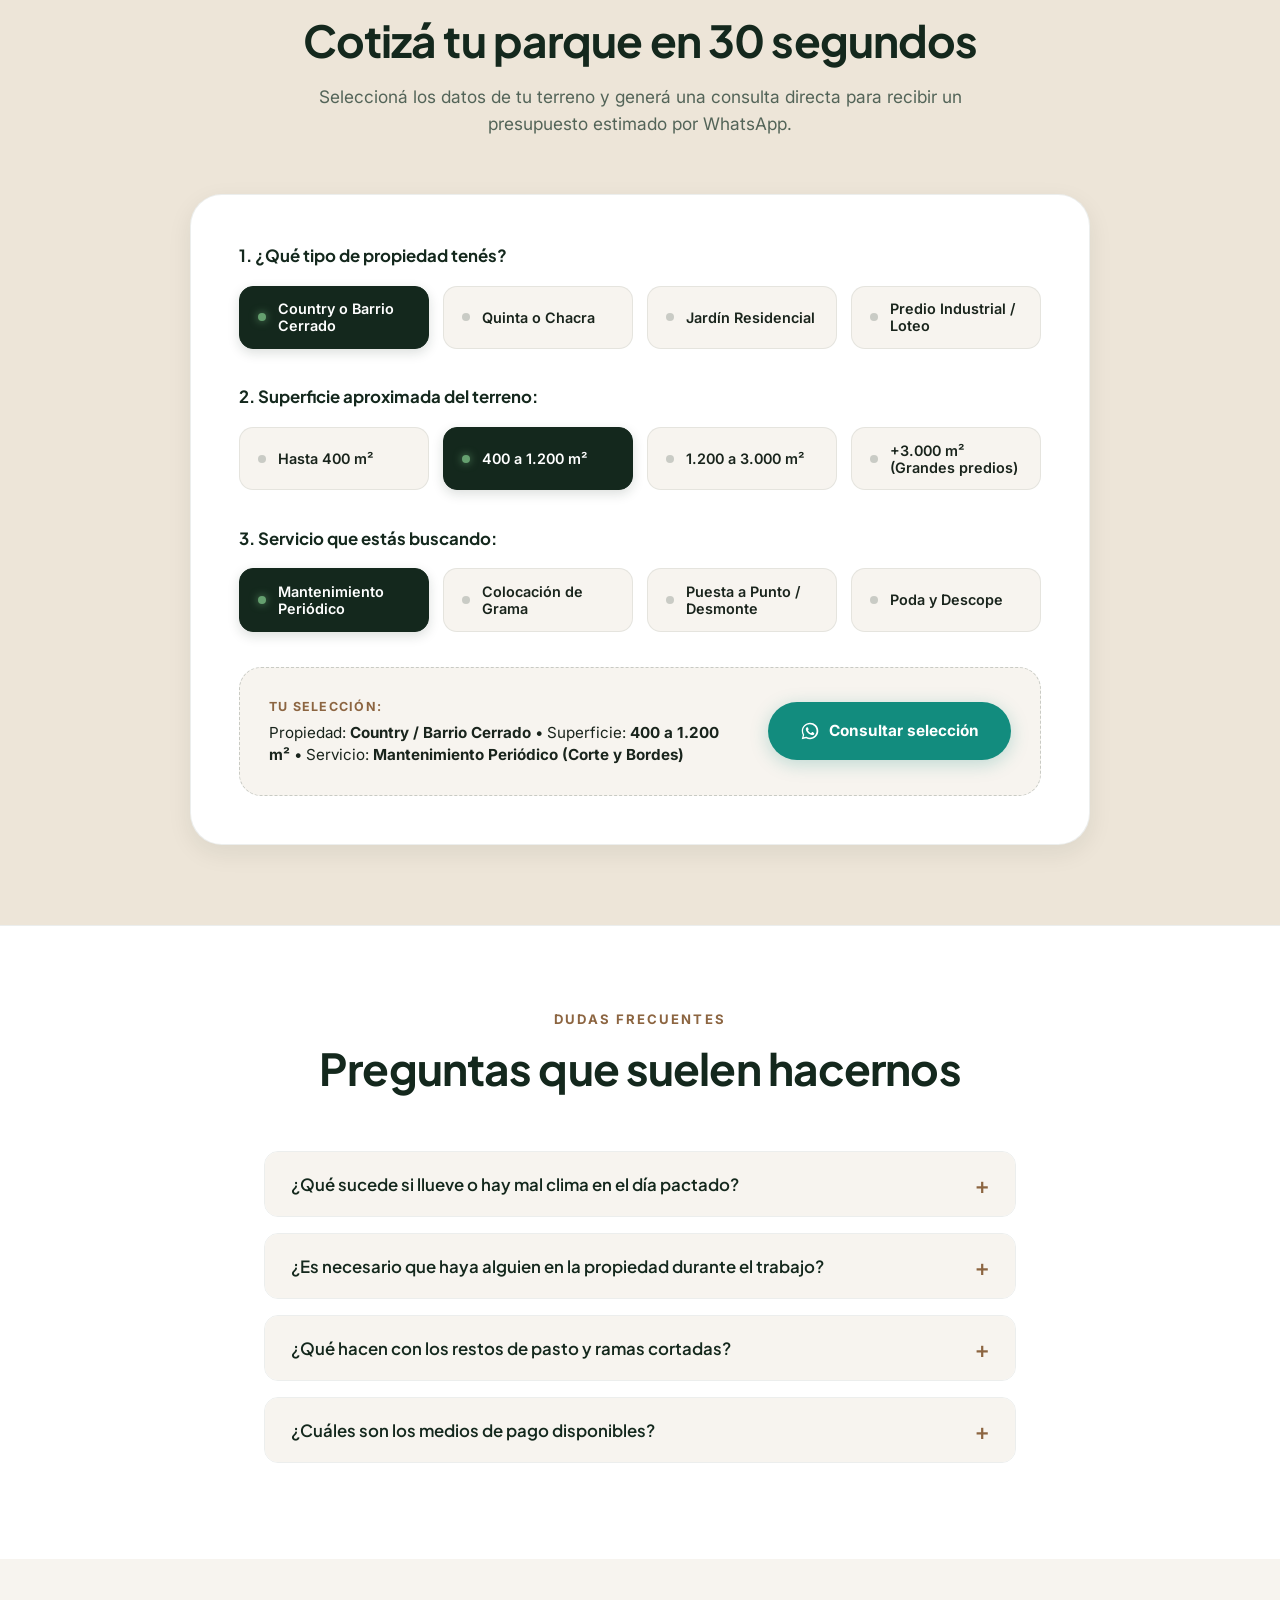
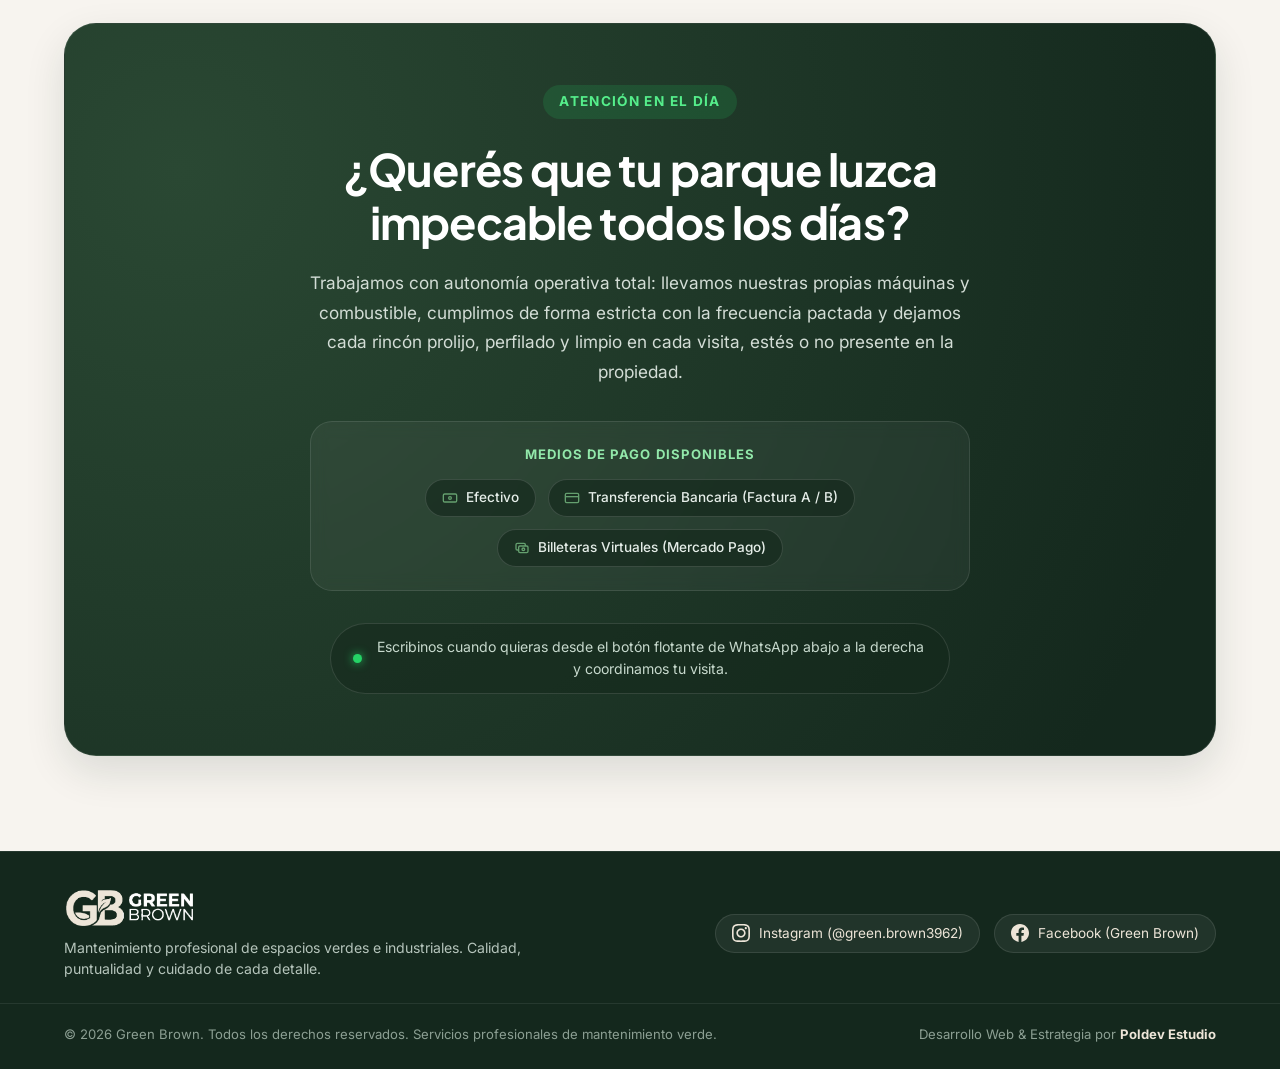
==== commit 4da4aff2: "cambios7" ====
--- a/index.html
+++ b/index.html
@@ -103,193 +103,8 @@
     </div>
   </section>
 
-  <!-- Interactive Quick Estimator Section -->
-  <section class="estimator-section" id="cotizador">
-    <div class="container">
-      <div class="section-header text-center reveal">
-        <span class="section-kicker">Estimador Interactivo</span>
-        <h2 class="section-title">Cotizá tu parque en 30 segundos</h2>
-        <p class="section-subtitle">Seleccioná los datos de tu terreno y generá una consulta directa para recibir un presupuesto estimado por WhatsApp.</p>
-      </div>
-
-      <div class="estimator-card reveal-scale delay-100">
-        <!-- Paso 1: Tipo de Terreno -->
-        <div class="estimator-step">
-          <label class="step-label">1. ¿Qué tipo de propiedad tenés?</label>
-          <div class="options-grid" id="propertyTypeOptions">
-            <button type="button" class="option-pill active" data-value="Country / Barrio Cerrado">
-              <span class="option-dot"></span>
-              <span class="pill-text">Country o Barrio Cerrado</span>
-            </button>
-            <button type="button" class="option-pill" data-value="Quinta / Chacra">
-              <span class="option-dot"></span>
-              <span class="pill-text">Quinta o Chacra</span>
-            </button>
-            <button type="button" class="option-pill" data-value="Jardín Residencial">
-              <span class="option-dot"></span>
-              <span class="pill-text">Jardín Residencial</span>
-            </button>
-            <button type="button" class="option-pill" data-value="Predio Industrial / Loteo">
-              <span class="option-dot"></span>
-              <span class="pill-text">Predio Industrial / Loteo</span>
-            </button>
-          </div>
-        </div>
-
-        <!-- Paso 2: Superficie Estimada -->
-        <div class="estimator-step">
-          <label class="step-label">2. Superficie aproximada del terreno:</label>
-          <div class="options-grid" id="surfaceOptions">
-            <button type="button" class="option-pill" data-value="Hasta 400 m²">
-              <span class="option-dot"></span>
-              <span class="pill-text">Hasta 400 m²</span>
-            </button>
-            <button type="button" class="option-pill active" data-value="400 a 1.200 m²">
-              <span class="option-dot"></span>
-              <span class="pill-text">400 a 1.200 m²</span>
-            </button>
-            <button type="button" class="option-pill" data-value="1.200 a 3.000 m²">
-              <span class="option-dot"></span>
-              <span class="pill-text">1.200 a 3.000 m²</span>
-            </button>
-            <button type="button" class="option-pill" data-value="Más de 3.000 m² (Grandes extensiones)">
-              <span class="option-dot"></span>
-              <span class="pill-text">+3.000 m² (Grandes predios)</span>
-            </button>
-          </div>
-        </div>
-
-        <!-- Paso 3: Servicio Requerido -->
-        <div class="estimator-step">
-          <label class="step-label">3. Servicio que estás buscando:</label>
-          <div class="options-grid" id="serviceOptions">
-            <button type="button" class="option-pill active" data-value="Mantenimiento Periódico (Corte y Bordes)">
-              <span class="option-dot"></span>
-              <span class="pill-text">Mantenimiento Periódico</span>
-            </button>
-            <button type="button" class="option-pill" data-value="Colocación de Césped en Panes (Grama Bahiana)">
-              <span class="option-dot"></span>
-              <span class="pill-text">Colocación de Grama</span>
-            </button>
-            <button type="button" class="option-pill" data-value="Puesta a Punto & Desmalezado de Terreno">
-              <span class="option-dot"></span>
-              <span class="pill-text">Puesta a Punto / Desmonte</span>
-            </button>
-            <button type="button" class="option-pill" data-value="Poda de Árboles y Cercos">
-              <span class="option-dot"></span>
-              <span class="pill-text">Poda y Descope</span>
-            </button>
-          </div>
-        </div>
-
-        <!-- Resumen Dinámico y Botón Directo WhatsApp -->
-        <div class="estimator-summary">
-          <div class="summary-details">
-            <div class="summary-badge">Tu selección:</div>
-            <p id="summaryText" class="summary-text">
-              Propiedad: <strong>Country / Barrio Cerrado</strong> • Superficie: <strong>400 a 1.200 m²</strong> • Servicio: <strong>Mantenimiento Periódico</strong>
-            </p>
-          </div>
-          <a href="#" id="estimatorWhatsappBtn" target="_blank" rel="noopener" class="btn btn-whatsapp-action">
-            <svg class="icon-whatsapp" viewBox="0 0 24 24" fill="currentColor" width="20" height="20"><path d="M12.04 2c-5.46 0-9.91 4.45-9.91 9.91 0 1.75.46 3.45 1.32 4.95L2.05 22l5.25-1.38c1.45.79 3.08 1.21 4.74 1.21 5.46 0 9.91-4.45 9.91-9.91 0-2.65-1.03-5.14-2.9-7.01A9.816 9.816 0 0012.04 2zm0 18.15c-1.52 0-3-.41-4.3-1.18l-.31-.18-3.19.84.85-3.11-.2-.32a8.03 8.03 0 01-1.23-4.29c0-4.46 3.63-8.09 8.09-8.09 2.16 0 4.19.84 5.72 2.37 1.53 1.53 2.37 3.56 2.37 5.72 0 4.46-3.63 8.09-8.09 8.09zm4.43-6.07c-.24-.12-1.44-.71-1.66-.79-.23-.08-.39-.12-.56.12-.17.24-.64.79-.79.95-.14.16-.29.18-.53.06-.24-.12-1.02-.38-1.95-1.21-.72-.64-1.21-1.44-1.35-1.68-.14-.24-.02-.37.1-.49.11-.11.24-.29.37-.43.12-.14.16-.24.24-.4.08-.16.04-.31-.02-.43-.06-.12-.56-1.34-.76-1.84-.2-.49-.4-.42-.56-.43h-.47c-.16 0-.43.06-.66.31-.23.24-.88.86-.88 2.1 0 1.24.9 2.44 1.03 2.61.12.16 1.77 2.7 4.29 3.78.6.26 1.07.41 1.44.53.6.19 1.15.16 1.58.1.48-.07 1.44-.59 1.64-1.16.2-.57.2-1.06.14-1.16-.06-.1-.22-.16-.46-.28z"/></svg>
-            <span>Consultar selección</span>
-          </a>
-        </div>
-      </div>
-    </div>
-  </section>
-
-  <!-- Servicios Section -->
-  <section class="services-section" id="servicios">
-    <div class="container">
-      <div class="section-header text-center reveal">
-        <span class="section-kicker">Lo que hacemos</span>
-        <h2 class="section-title">Servicios especializados para tu espacio verde</h2>
-        <p class="section-subtitle">Equipamiento técnico adecuado para cada escala: desde el jardín de tu casa hasta predios logísticos de gran envergadura.</p>
-      </div>
-
-      <div class="services-grid">
-        <!-- Servicio 1 -->
-        <article class="service-card reveal delay-100">
-          <div class="service-media">
-            <img src="images/service-mantenimiento.svg" alt="Mantenimiento y corte periódico de césped" class="service-img">
-            <span class="service-number">01</span>
-          </div>
-          <div class="service-body">
-            <h3 class="service-title">Mantenimiento Periódico de Césped</h3>
-            <p class="service-desc">
-              Corte regular programado (semanal o quincenal). Utilizamos cortadoras de altura regulable, motoguadañas para perfilado de bordes, canteros y zócalos de piscinas.
-            </p>
-            <ul class="service-features">
-              <li>Corte parejo con patrón estético</li>
-              <li>Bordeado milimétrico y desmalezado</li>
-              <li>Soplado y limpieza de veredas/patios</li>
-            </ul>
-          </div>
-        </article>
-
-        <!-- Servicio 2 -->
-        <article class="service-card reveal delay-200">
-          <div class="service-media">
-            <img src="images/service-grama.svg" alt="Colocación de césped en panes y nivelación" class="service-img">
-            <span class="service-number">02</span>
-          </div>
-          <div class="service-body">
-            <h3 class="service-title">Colocación de Grama & Parquización</h3>
-            <p class="service-desc">
-              Instalación de césped en panes frescos (Grama Bahiana o San Agustín). Preparación profunda del suelo, nivelación con tierra fértil y compactado profesional.
-            </p>
-            <ul class="service-features">
-              <li>Panes de primera calidad con raíz viva</li>
-              <li>Acondicionamiento y nivelación del suelo</li>
-              <li>Asesoramiento en riego y primeros cuidados</li>
-            </ul>
-          </div>
-        </article>
-
-        <!-- Servicio 3 -->
-        <article class="service-card reveal delay-150">
-          <div class="service-media">
-            <img src="images/service-industrial.svg" alt="Espacios verdes industriales y grandes superficies" class="service-img">
-            <span class="service-number">03</span>
-          </div>
-          <div class="service-body">
-            <h3 class="service-title">Grandes Superficies & Predios Industriales</h3>
-            <p class="service-desc">
-              Atención a parques industriales, empresas, fábricas, depósitos logísticos y loteos. Contamos con maquinaria de alto rendimiento para extensiones de varias hectáreas.
-            </p>
-            <ul class="service-features">
-              <li>Capacidad para terrenos extensos y perímetros</li>
-              <li>Cumplimiento de normas de seguridad e higiene</li>
-              <li>Facturación formal para empresas y consorcios</li>
-            </ul>
-          </div>
-        </article>
-
-        <!-- Servicio 4 -->
-        <article class="service-card reveal delay-250">
-          <div class="service-media">
-            <img src="images/service-poda.svg" alt="Poda, desmonte y puesta a punto de terrenos" class="service-img">
-            <span class="service-number">04</span>
-          </div>
-          <div class="service-body">
-            <h3 class="service-title">Poda, Desmonte & Puesta a Punto</h3>
-            <p class="service-desc">
-              Poda de formación y mantenimiento de cercos vivos, arbustos y arbolado. Desmalezado intensivo de lotes abandonados o terrenos con pastizal alto antes de construir.
-            </p>
-            <ul class="service-features">
-              <li>Recuperación integral de parques descuidados</li>
-              <li>Perfilado de cercos perimetrales (ligustrina)</li>
-              <li>Acondicionamiento y retiro de restos de poda</li>
-            </ul>
-          </div>
-        </article>
-      </div>
-    </div>
-  </section>
-
-  <!-- Por Qué Green Brown (Diferenciales) -->
-  <section class="why-section">
+  <!-- Por Qué Green Brown (La Diferencia) -->
+  <section class="why-section" id="diferencia">
     <div class="container">
       <div class="why-grid">
         <div class="why-header reveal-left">
@@ -342,6 +157,191 @@
     </div>
   </section>
 
+  <!-- Servicios Section -->
+  <section class="services-section" id="servicios">
+    <div class="container">
+      <div class="section-header text-center reveal">
+        <span class="section-kicker">Lo que hacemos</span>
+        <h2 class="section-title">Servicios especializados para tu espacio verde</h2>
+        <p class="section-subtitle">Equipamiento técnico adecuado para cada escala: desde el jardín de tu casa hasta predios logísticos de gran envergadura.</p>
+      </div>
+
+      <div class="services-grid">
+        <!-- Servicio 1 -->
+        <article class="service-card reveal delay-100">
+          <div class="service-media">
+            <img src="images/service-mantenimiento.svg" alt="Mantenimiento y corte periódico de césped" class="service-img">
+            <span class="service-number">01</span>
+          </div>
+          <div class="service-body">
+            <h3 class="service-title">Mantenimiento Periódico de Césped</h3>
+            <p class="service-desc">
+              Corte regular programado (semanal o quincenal). Utilizamos cortadoras de altura regulable, motoguadañas para perfilado de bordes, canteros y zócalos de piscinas.
+            </p>
+            <ul class="service-features">
+              <li>Corte parejo con patrón estético</li>
+              <li>Bordeado milimétrico y desmalezado</li>
+              <li>Soplado y limpieza de veredas/patios</li>
+            </ul>
+          </div>
+        </article>
+
+        <!-- Servicio 2 -->
+        <article class="service-card reveal delay-200">
+          <div class="service-media">
+            <img src="images/service-grama.svg" alt="Colocación de césped en panes y nivelación" class="service-img">
+            <span class="service-number">02</span>
+          </div>
+          <div class="service-body">
+            <h3 class="service-title">Colocación de Grama & Parquización</h3>
+            <p class="service-desc">
+              Instalación de césped en panes frescos (Grama Bahiana o San Agustín). Preparación profunda del suelo, nivelación con tierra fértil y compactado profesional.
+            </p>
+            <ul class="service-features">
+              <li>Panes de primera calidad con raíz viva</li>
+              <li>Acondicionamiento y nivelación del suelo</li>
+              <li>Asesoramiento en riego y primeros cuidados</li>
+            </ul>
+          </div>
+        </article>
+
+        <!-- Servicio 3 -->
+        <article class="service-card reveal delay-150">
+          <div class="service-media">
+            <img src="images/service-industrial.svg" alt="Espacios verdes industriales y grandes superficies" class="service-img">
+            <span class="service-number">03</span>
+          </div>
+          <div class="service-body">
+            <h3 class="service-title">Grandes Superficies & Predios Industriales</h3>
+            <p class="service-desc">
+              Atención a parques industriales, empresas, fábricas, depósitos logísticos y loteos. Contamos con maquinaria de alto rendimiento para extensiones de varias hectáreas.
+            </p>
+            <ul class="service-features">
+              <li>Capacidad para terrenos extensos y perímetros</li>
+              <li>Cumplimiento de normas de seguridad e higiene</li>
+              <li>Facturación formal para empresas y consorcios</li>
+            </ul>
+          </div>
+        </article>
+
+        <!-- Servicio 4 -->
+        <article class="service-card reveal delay-250">
+          <div class="service-media">
+            <img src="images/service-poda.svg" alt="Poda, desmonte y puesta a punto de terrenos" class="service-img">
+            <span class="service-number">04</span>
+          </div>
+          <div class="service-body">
+            <h3 class="service-title">Poda, Desmonte & Puesta a Punto</h3>
+            <p class="service-desc">
+              Poda de formación y mantenimiento de cercos vivos, arbustos y arbolado. Desmalezado intensivo de lotes abandonados o terrenos con pastizal alto antes de construir.
+            </p>
+            <ul class="service-features">
+              <li>Recuperación integral de parques descuidados</li>
+              <li>Perfilado de cercos perimetrales (ligustrina)</li>
+              <li>Acondicionamiento y retiro de restos de poda</li>
+            </ul>
+          </div>
+        </article>
+      </div>
+    </div>
+  </section>
+
+  <!-- Interactive Quick Estimator Section -->
+  <section class="estimator-section" id="cotizador">
+    <div class="container">
+      <div class="section-header text-center reveal">
+        <span class="section-kicker">Estimador Interactivo</span>
+        <h2 class="section-title">Cotizá tu parque en 30 segundos</h2>
+        <p class="section-subtitle">Seleccioná los datos de tu terreno y generá una consulta directa para recibir un presupuesto estimado por WhatsApp.</p>
+      </div>
+
+      <div class="estimator-card reveal-scale delay-100">
+        <!-- Paso 1: Tipo de Terreno -->
+        <div class="estimator-step">
+          <label class="step-label">1. ¿Qué tipo de propiedad tenés?</label>
+          <div class="options-grid" id="propertyTypeOptions">
+            <button type="button" class="option-pill active" data-value="Country / Barrio Cerrado">
+              <span class="option-dot"></span>
+              <span class="pill-text">Country o Barrio Cerrado</span>
+            </button>
+            <button type="button" class="option-pill" data-value="Quinta / Chacra">
+              <span class="option-dot"></span>
+              <span class="pill-text">Quinta o Chacra</span>
+            </button>
+            <button type="button" class="option-pill" data-value="Jardín Residencial">
+              <span class="option-dot"></span>
+              <span class="pill-text">Jardín Residencial</span>
+            </button>
+            <button type="button" class="option-pill" data-value="Predio Industrial / Loteo">
+              <span class="option-dot"></span>
+              <span class="pill-text">Predio Industrial / Loteo</span>
+            </button>
+          </div>
+        </div>
+
+        <!-- Paso 2: Superficie Estimada -->
+        <div class="estimator-step">
+          <label class="step-label">2. Superficie aproximada del terreno:</label>
+          <div class="options-grid" id="surfaceOptions">
+            <button type="button" class="option-pill" data-value="Hasta 400 m²">
+              <span class="option-dot"></span>
+              <span class="pill-text">Hasta 400 m²</span>
+            </button>
+            <button type="button" class="option-pill active" data-value="400 a 1.200 m²">
+              <span class="option-dot"></span>
+              <span class="pill-text">400 a 1.200 m²</span>
+            </button>
+            <button type="button" class="option-pill" data-value="1.200 a 3.000 m²">
+              <span class="option-dot"></span>
+              <span class="pill-text">1.200 a 3.000 m²</span>
+            </button>
+            <button type="button" class="option-pill" data-value="Más de 3.000 m² (Grandes extensiones)">
+              <span class="option-dot"></span>
+              <span class="pill-text">+3.000 m² (Grandes predios)</span>
+            </button>
+          </div>
+        </div>
+
+        <!-- Paso 3: Servicio Requerido -->
+        <div class="estimator-step">
+          <label class="step-label">3. Servicio que estás buscando:</label>
+          <div class="options-grid" id="serviceOptions">
+            <button type="button" class="option-pill active" data-value="Mantenimiento Periódico (Corte y Bordes)">
+              <span class="option-dot"></span>
+              <span class="pill-text">Mantenimiento Periódico</span>
+            </button>
+            <button type="button" class="option-pill" data-value="Colocación de Césped en Panes (Grama Bahiana)">
+              <span class="option-dot"></span>
+              <span class="pill-text">Colocación de Grama</span>
+            </button>
+            <button type="button" class="option-pill" data-value="Puesta a Punto & Desmalezado de Terreno">
+              <span class="option-dot"></span>
+              <span class="pill-text">Puesta a Punto / Desmonte</span>
+            </button>
+            <button type="button" class="option-pill" data-value="Poda de Árboles y Cercos">
+              <span class="option-dot"></span>
+              <span class="pill-text">Poda y Descope</span>
+            </button>
+          </div>
+        </div>
+
+        <!-- Resumen Dinámico y Botón Directo WhatsApp -->
+        <div class="estimator-summary">
+          <div class="summary-details">
+            <div class="summary-badge">Tu selección:</div>
+            <p id="summaryText" class="summary-text">
+              Propiedad: <strong>Country / Barrio Cerrado</strong> • Superficie: <strong>400 a 1.200 m²</strong> • Servicio: <strong>Mantenimiento Periódico</strong>
+            </p>
+          </div>
+          <a href="#" id="estimatorWhatsappBtn" target="_blank" rel="noopener" class="btn btn-whatsapp-action">
+            <svg class="icon-whatsapp" viewBox="0 0 24 24" fill="currentColor" width="20" height="20"><path d="M12.04 2c-5.46 0-9.91 4.45-9.91 9.91 0 1.75.46 3.45 1.32 4.95L2.05 22l5.25-1.38c1.45.79 3.08 1.21 4.74 1.21 5.46 0 9.91-4.45 9.91-9.91 0-2.65-1.03-5.14-2.9-7.01A9.816 9.816 0 0012.04 2zm0 18.15c-1.52 0-3-.41-4.3-1.18l-.31-.18-3.19.84.85-3.11-.2-.32a8.03 8.03 0 01-1.23-4.29c0-4.46 3.63-8.09 8.09-8.09 2.16 0 4.19.84 5.72 2.37 1.53 1.53 2.37 3.56 2.37 5.72 0 4.46-3.63 8.09-8.09 8.09zm4.43-6.07c-.24-.12-1.44-.71-1.66-.79-.23-.08-.39-.12-.56.12-.17.24-.64.79-.79.95-.14.16-.29.18-.53.06-.24-.12-1.02-.38-1.95-1.21-.72-.64-1.21-1.44-1.35-1.68-.14-.24-.02-.37.1-.49.11-.11.24-.29.37-.43.12-.14.16-.24.24-.4.08-.16.04-.31-.02-.43-.06-.12-.56-1.34-.76-1.84-.2-.49-.4-.42-.56-.43h-.47c-.16 0-.43.06-.66.31-.23.24-.88.86-.88 2.1 0 1.24.9 2.44 1.03 2.61.12.16 1.77 2.7 4.29 3.78.6.26 1.07.41 1.44.53.6.19 1.15.16 1.58.1.48-.07 1.44-.59 1.64-1.16.2-.57.2-1.06.14-1.16-.06-.1-.22-.16-.46-.28z"/></svg>
+            <span>Consultar selección</span>
+          </a>
+        </div>
+      </div>
+    </div>
+  </section>
+
   <!-- FAQ Section -->
   <section class="faq-section" id="faq">
     <div class="container faq-container">
@@ -398,52 +398,39 @@
     </div>
   </section>
 
-  <!-- Contact & Final Conversion CTA -->
+  <!-- Contact & Final Presentation Section -->
   <section class="cta-banner-section" id="contacto">
     <div class="container">
       <div class="cta-banner-card reveal-scale">
         <div class="cta-banner-content">
-          <span class="cta-tag">Compromiso Green Brown</span>
+          <span class="cta-tag">Atención en el Día</span>
           <h2 class="cta-heading">¿Querés que tu parque luzca impecable todos los días?</h2>
-          <p class="cta-sub">
-            Cuidamos tu tiempo y tu propiedad. Coordinamos tu servicio con cronograma fijo para que te olvides del pasto alto y solo te dediques a disfrutarlo.
+          <p class="cta-caption">
+            Trabajamos con autonomía operativa total: llevamos nuestras propias máquinas y combustible, cumplimos de forma estricta con la frecuencia pactada y dejamos cada rincón prolijo, perfilado y limpio en cada visita, estés o no presente en la propiedad.
           </p>
 
-          <!-- Razones de persuasión directa / Ventajas clave -->
-          <div class="cta-reasons-grid">
-            <div class="cta-reason-item">
-              <div class="reason-indicator"></div>
-              <div class="reason-text">
-                <strong>Sin cancelaciones imprevistas</strong>
-                Cumplimiento estricto de los días y frecuencias pactadas. Tu jardín nunca queda a la espera.
-              </div>
-            </div>
-            <div class="cta-reason-item">
-              <div class="reason-indicator"></div>
-              <div class="reason-text">
-                <strong>Terminaciones al detalle</strong>
-                Corte a nivel, perfilado fino de bordes en canteros y soplado final de veredas y accesos.
-              </div>
-            </div>
-            <div class="cta-reason-item">
-              <div class="reason-indicator"></div>
-              <div class="reason-text">
-                <strong>Autonomía operativa</strong>
-                Maquinaria propia a explosión de alta potencia. No dependemos de tomas eléctricas ni de tu presencia.
-              </div>
-            </div>
-            <div class="cta-reason-item">
-              <div class="reason-indicator"></div>
-              <div class="reason-text">
-                <strong>Trato transparente y directo</strong>
-                Presupuesto cerrado sin sorpresas y comunicación fluida en el día ante cualquier consulta.
-              </div>
+          <!-- Medios de pago aceptados -->
+          <div class="payment-methods-box">
+            <span class="payment-title">Medios de pago disponibles</span>
+            <div class="payment-chips">
+              <span class="payment-chip">
+                <svg class="payment-icon" viewBox="0 0 24 24" fill="none" stroke="currentColor" stroke-width="2" width="16" height="16"><rect x="2" y="6" width="20" height="12" rx="2"/><circle cx="12" cy="12" r="2"/></svg>
+                <span>Efectivo</span>
+              </span>
+              <span class="payment-chip">
+                <svg class="payment-icon" viewBox="0 0 24 24" fill="none" stroke="currentColor" stroke-width="2" width="16" height="16"><rect x="2" y="5" width="20" height="14" rx="2"/><line x1="2" y1="10" x2="22" y2="10"/></svg>
+                <span>Transferencia Bancaria (Factura A / B)</span>
+              </span>
+              <span class="payment-chip">
+                <svg class="payment-icon" viewBox="0 0 24 24" fill="none" stroke="currentColor" stroke-width="2" width="16" height="16"><path d="M17 9V7a2 2 0 00-2-2H5a2 2 0 00-2 2v6a2 2 0 002 2h2m2 4h10a2 2 0 002-2v-6a2 2 0 00-2-2H9a2 2 0 00-2 2v6a2 2 0 002 2zm7-5a2 2 0 11-4 0 2 2 0 014 0z"/></svg>
+                <span>Billeteras Virtuales (Mercado Pago)</span>
+              </span>
             </div>
           </div>
 
           <div class="cta-floating-prompt">
             <span class="prompt-pulse"></span>
-            <span>Escribinos cuando quieras mediante el botón de WhatsApp flotante y te respondemos en el día.</span>
+            <span>Escribinos cuando quieras desde el botón flotante de WhatsApp abajo a la derecha y coordinamos tu visita.</span>
           </div>
         </div>
       </div>
--- a/css/style.css
+++ b/css/style.css
@@ -1122,7 +1122,7 @@
   background: radial-gradient(circle at 10% 20%, #2A4833 0%, var(--color-primary) 90%);
   color: var(--color-white);
   border-radius: var(--radius-xl);
-  padding: 4.5rem 3rem;
+  padding: 3.8rem 2.8rem;
   text-align: center;
   box-shadow: var(--shadow-lg);
   border: 1px solid rgba(255, 255, 255, 0.08);
@@ -1148,66 +1148,71 @@
 
 .cta-heading {
   color: var(--color-white);
-  font-size: clamp(2.2rem, 3.8vw, 3rem);
+  font-size: clamp(2.1rem, 3.6vw, 2.8rem);
   margin-bottom: 1.2rem;
 }
 
-.cta-sub {
-  font-size: 1.12rem;
+.cta-caption {
+  font-size: 1.08rem;
   color: #D3DDD6;
-  margin-bottom: 2rem;
-  line-height: 1.65;
-}
-
-.cta-reasons-grid {
-  display: grid;
-  grid-template-columns: repeat(2, 1fr);
-  gap: 1rem;
-  margin-bottom: 2rem;
-  text-align: left;
-}
-
-.cta-reason-item {
-  display: flex;
-  align-items: flex-start;
-  gap: 0.85rem;
-  background: rgba(255, 255, 255, 0.06);
-  padding: 1.1rem 1.25rem;
+  line-height: 1.7;
+  max-width: 660px;
+  margin: 0 auto 2.2rem;
+}
+
+/* Caja compacta de Medios de Pago */
+.payment-methods-box {
+  margin: 0 auto 2rem;
+  padding: 1.4rem 1.8rem;
+  background: rgba(255, 255, 255, 0.05);
+  border: 1px solid rgba(255, 255, 255, 0.1);
   border-radius: var(--radius-lg);
-  border: 1px solid rgba(255, 255, 255, 0.1);
   backdrop-filter: blur(8px);
   -webkit-backdrop-filter: blur(8px);
-  transition: transform 0.25s ease, background 0.25s ease;
-}
-
-.cta-reason-item:hover {
+  display: flex;
+  flex-direction: column;
+  align-items: center;
+  gap: 0.85rem;
+  max-width: 660px;
+}
+
+.payment-title {
+  font-size: 0.82rem;
+  font-weight: 700;
+  text-transform: uppercase;
+  letter-spacing: 0.08em;
+  color: #92E8AA;
+}
+
+.payment-chips {
+  display: flex;
+  flex-wrap: wrap;
+  justify-content: center;
+  gap: 0.75rem;
+}
+
+.payment-chip {
+  display: inline-flex;
+  align-items: center;
+  gap: 0.55rem;
+  background: rgba(20, 40, 29, 0.65);
+  border: 1px solid rgba(255, 255, 255, 0.14);
+  color: #E6EEE9;
+  padding: 0.45rem 0.95rem;
+  border-radius: var(--radius-full);
+  font-size: 0.85rem;
+  font-weight: 500;
+  transition: transform 0.2s ease, background 0.2s ease;
+}
+
+.payment-chip:hover {
+  background: rgba(20, 40, 29, 0.9);
   transform: translateY(-2px);
-  background: rgba(255, 255, 255, 0.1);
-}
-
-.reason-indicator {
-  width: 9px;
-  height: 9px;
-  min-width: 9px;
-  min-height: 9px;
-  border-radius: 50%;
-  background-color: var(--color-accent-lime);
-  box-shadow: 0 0 10px rgba(101, 160, 111, 0.9);
-  margin-top: 6px;
-}
-
-.reason-text {
-  font-size: 0.9rem;
-  color: #DDE8E0;
-  line-height: 1.5;
-}
-
-.reason-text strong {
-  display: block;
-  color: #FFFFFF;
-  font-size: 0.98rem;
-  margin-bottom: 0.2rem;
-  font-weight: 700;
+}
+
+.payment-icon {
+  color: var(--color-accent-lime);
+  flex-shrink: 0;
 }
 
 .cta-floating-prompt {
@@ -1582,12 +1587,29 @@
   }
 
   .cta-banner-card {
-    padding: 3rem 1.4rem;
-  }
-
-  .cta-reasons-grid {
-    grid-template-columns: 1fr;
-    gap: 0.85rem;
+    padding: 2.6rem 1.4rem;
+  }
+
+  .cta-caption {
+    font-size: 0.98rem;
+    margin-bottom: 1.6rem;
+  }
+
+  .payment-methods-box {
+    padding: 1.2rem 1rem;
+    gap: 0.75rem;
+  }
+
+  .payment-chips {
+    flex-direction: column;
+    width: 100%;
+    gap: 0.55rem;
+  }
+
+  .payment-chip {
+    width: 100%;
+    justify-content: center;
+    font-size: 0.82rem;
   }
 
   .cta-floating-prompt {
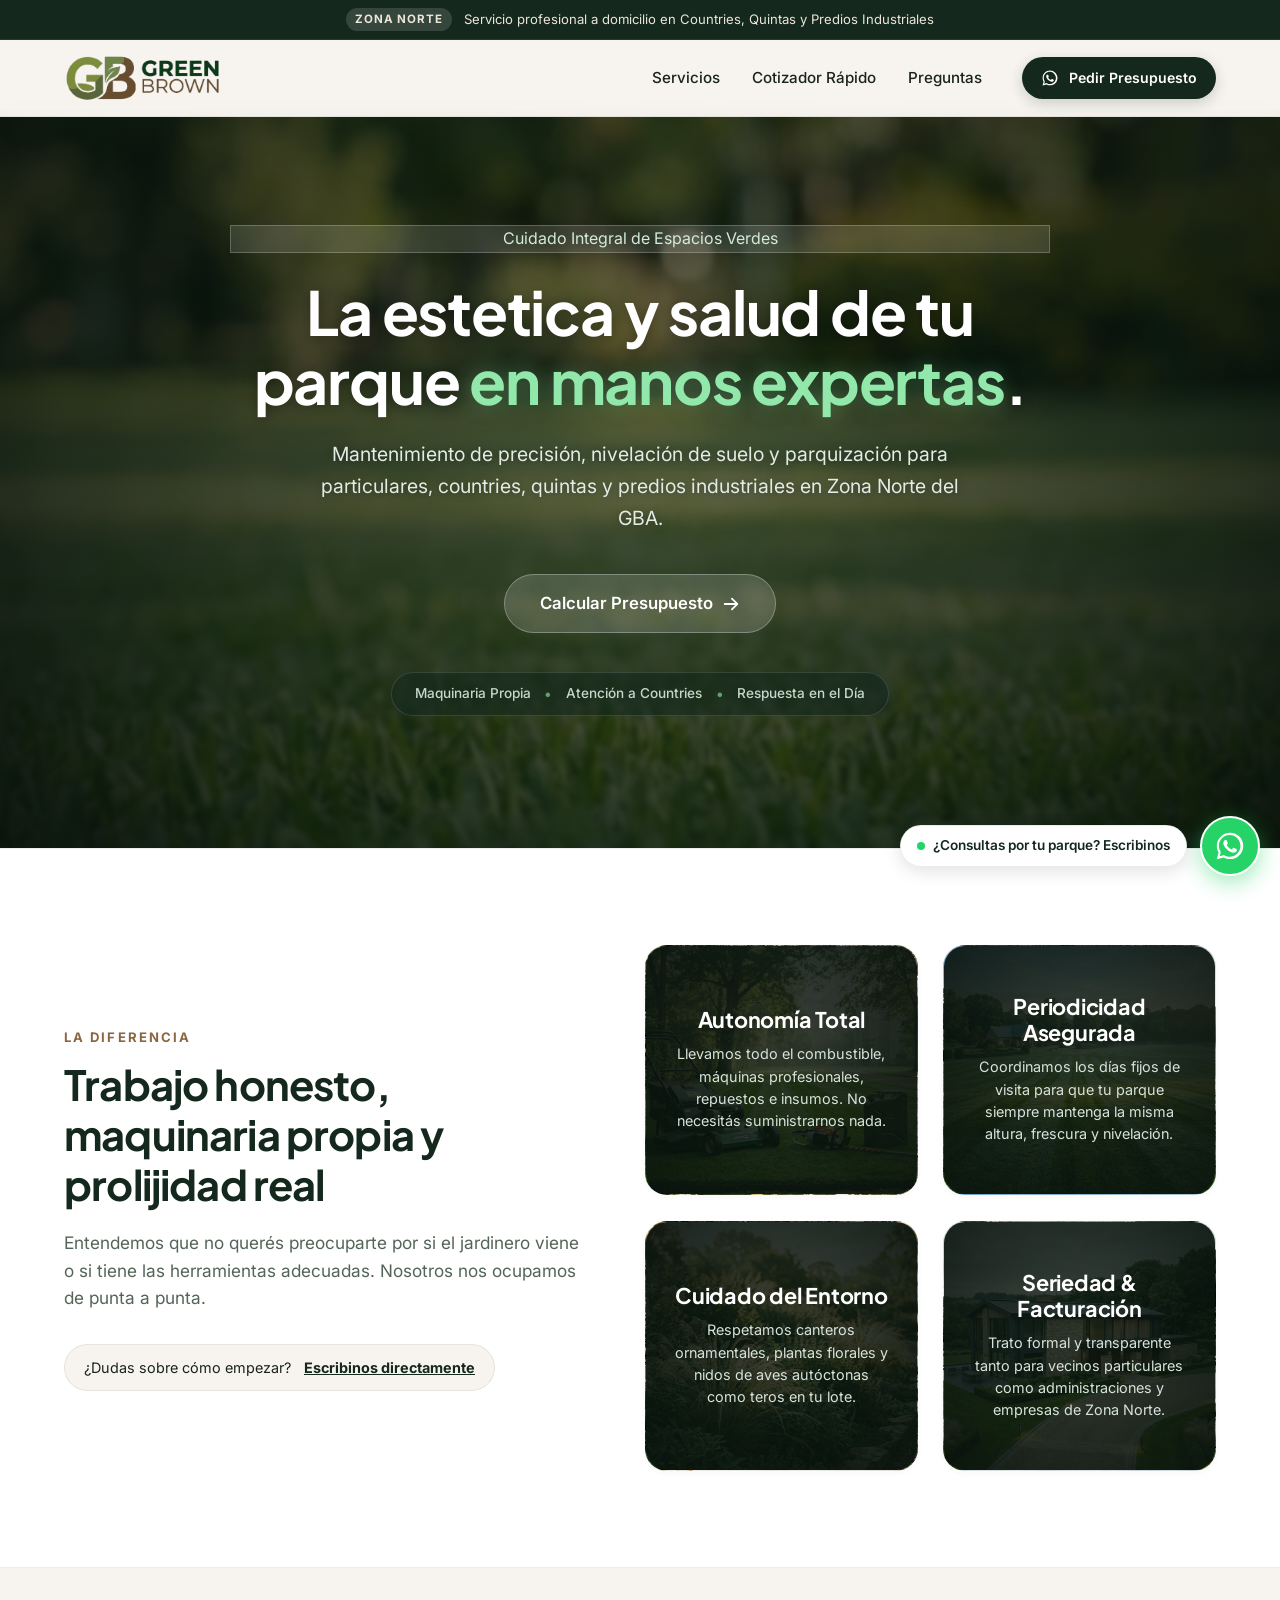
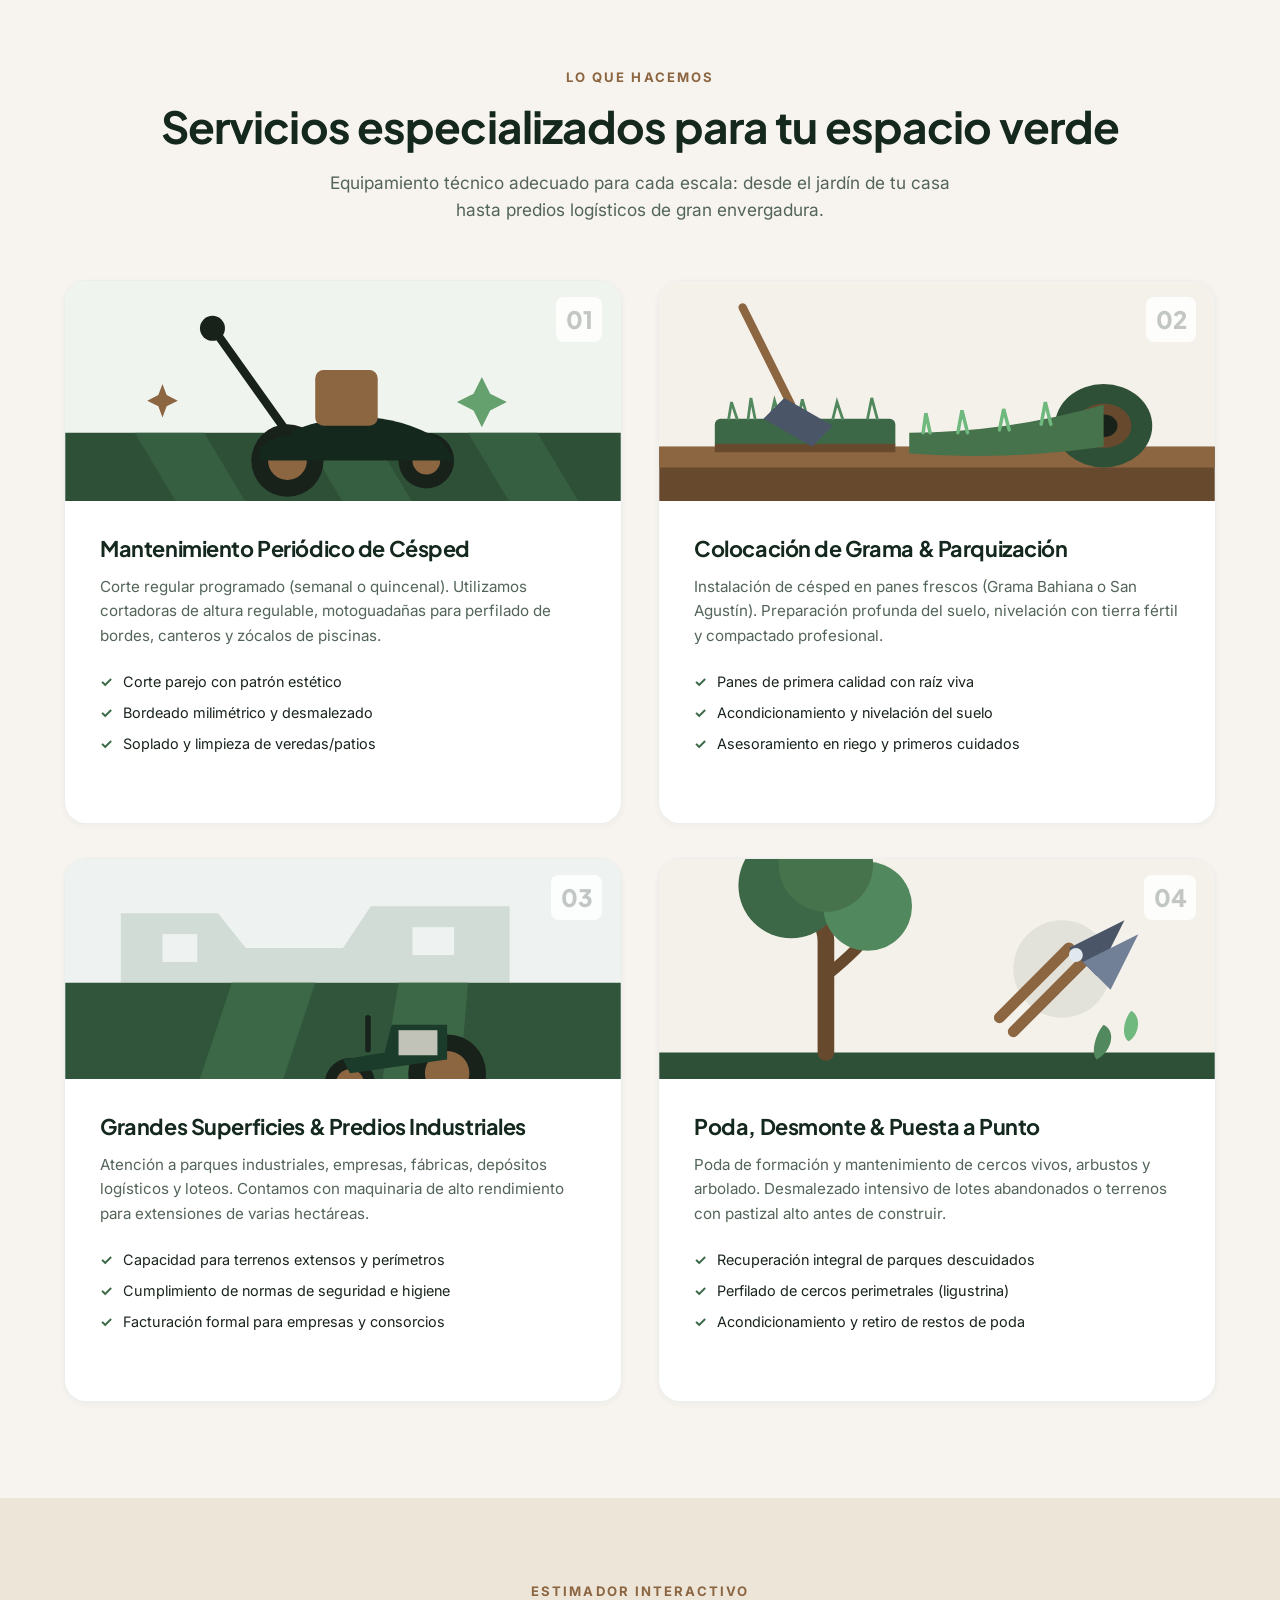
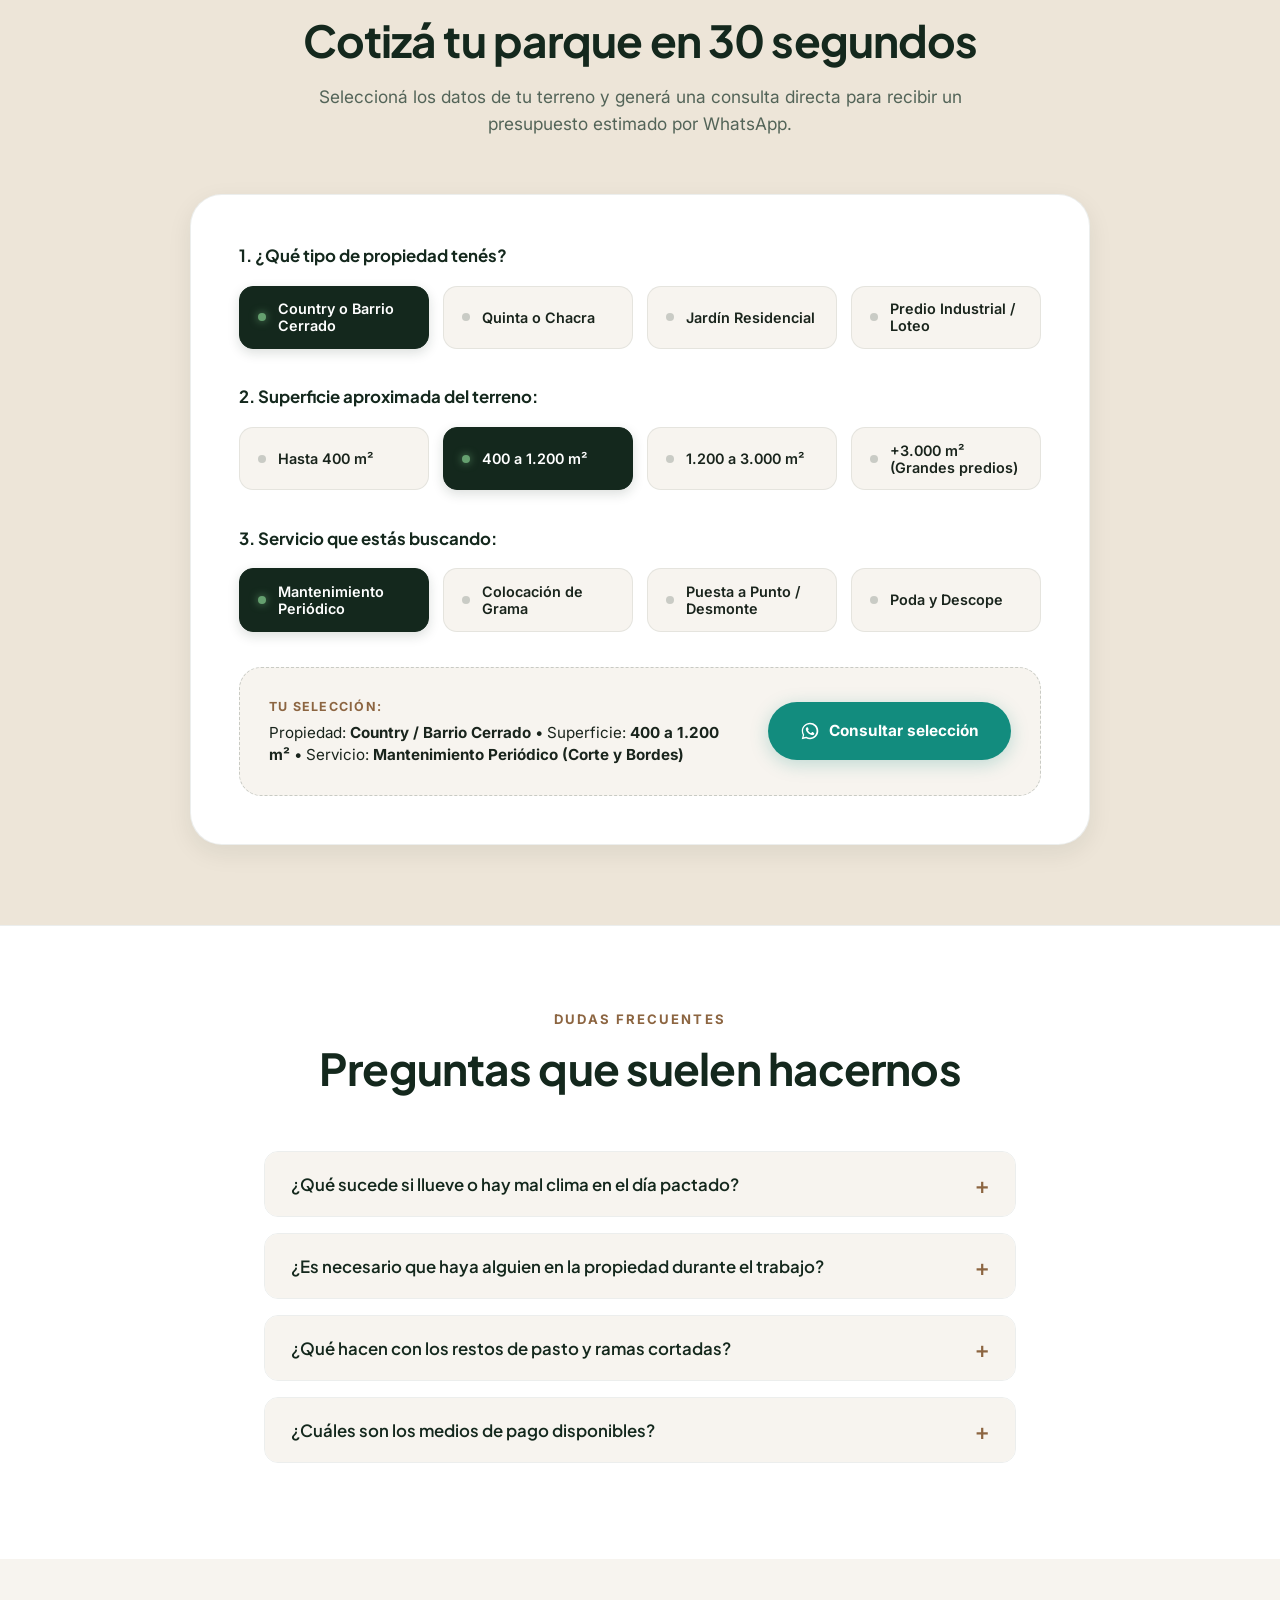
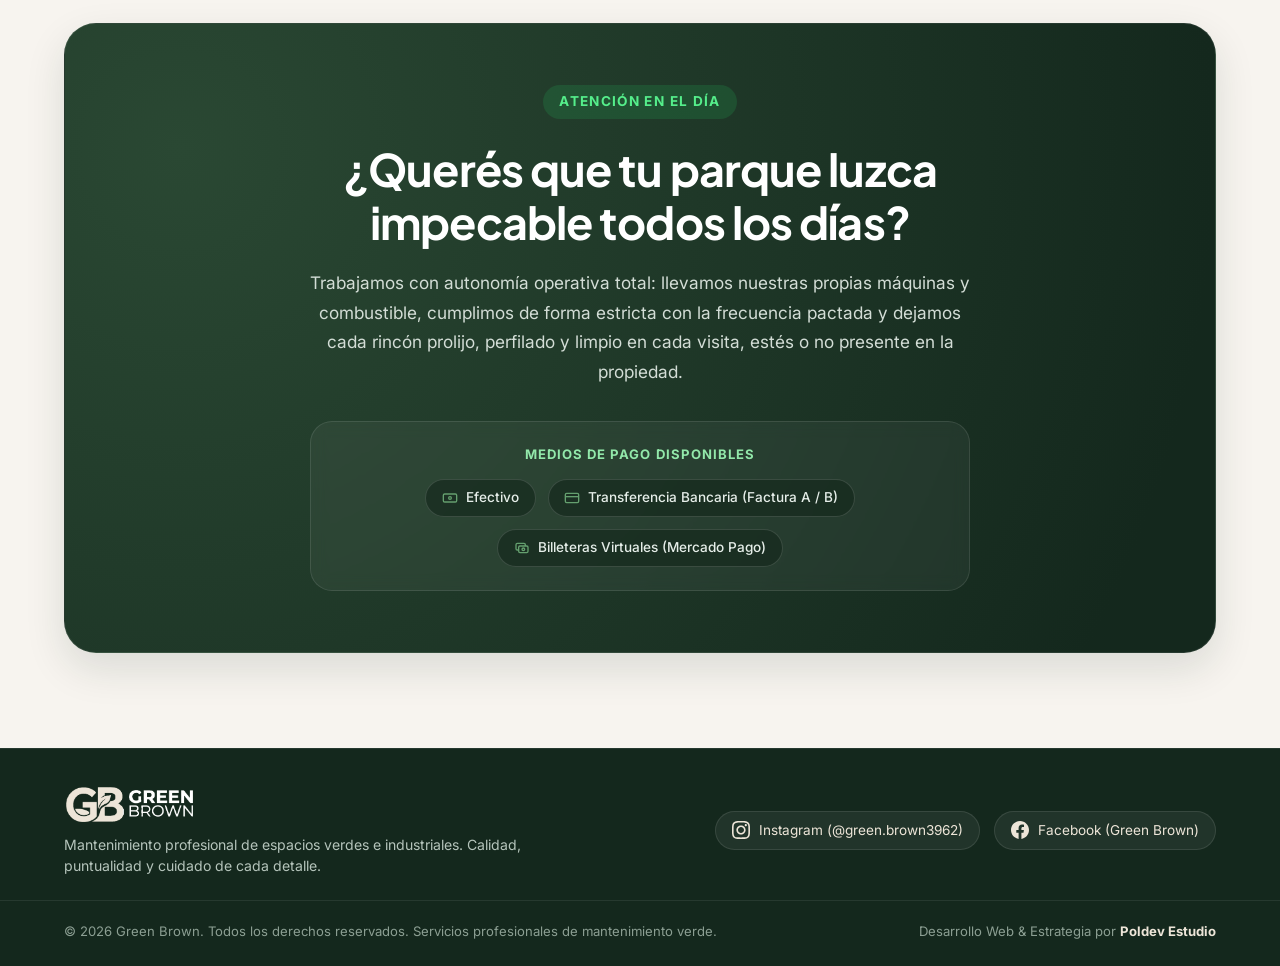
==== commit a0ed54e4: "cambios8" ====
--- a/index.html
+++ b/index.html
@@ -123,7 +123,6 @@
           <div class="pillar-card pillar-bg-autonomia reveal delay-100">
             <div class="pillar-overlay"></div>
             <div class="pillar-body">
-              <span class="pillar-tag">Diferencial 01</span>
               <h4 class="pillar-title">Autonomía Total</h4>
               <p class="pillar-desc">Llevamos todo el combustible, máquinas profesionales, repuestos e insumos. No necesitás suministrarnos nada.</p>
             </div>
@@ -131,7 +130,6 @@
           <div class="pillar-card pillar-bg-periodicidad reveal delay-200">
             <div class="pillar-overlay"></div>
             <div class="pillar-body">
-              <span class="pillar-tag">Diferencial 02</span>
               <h4 class="pillar-title">Periodicidad Asegurada</h4>
               <p class="pillar-desc">Coordinamos los días fijos de visita para que tu parque siempre mantenga la misma altura, frescura y nivelación.</p>
             </div>
@@ -139,7 +137,6 @@
           <div class="pillar-card pillar-bg-entorno reveal delay-150">
             <div class="pillar-overlay"></div>
             <div class="pillar-body">
-              <span class="pillar-tag">Diferencial 03</span>
               <h4 class="pillar-title">Cuidado del Entorno</h4>
               <p class="pillar-desc">Respetamos canteros ornamentales, plantas florales y nidos de aves autóctonas como teros en tu lote.</p>
             </div>
@@ -147,7 +144,6 @@
           <div class="pillar-card pillar-bg-seriedad reveal delay-250">
             <div class="pillar-overlay"></div>
             <div class="pillar-body">
-              <span class="pillar-tag">Diferencial 04</span>
               <h4 class="pillar-title">Seriedad & Facturación</h4>
               <p class="pillar-desc">Trato formal y transparente tanto para vecinos particulares como administraciones y empresas de Zona Norte.</p>
             </div>
@@ -427,11 +423,6 @@
               </span>
             </div>
           </div>
-
-          <div class="cta-floating-prompt">
-            <span class="prompt-pulse"></span>
-            <span>Escribinos cuando quieras desde el botón flotante de WhatsApp abajo a la derecha y coordinamos tu visita.</span>
-          </div>
         </div>
       </div>
     </div>
--- a/css/style.css
+++ b/css/style.css
@@ -438,17 +438,15 @@
   height: 100%;
   object-fit: cover;
   object-position: center 40%;
-  transform: scale(1.05);
-  filter: brightness(0.9);
+  transform: scale(1.01);
+  filter: brightness(0.92);
 }
 
 .hero-bg-overlay {
   position: absolute;
   inset: 0;
   z-index: 2;
-  background: radial-gradient(circle at center 35%, rgba(14, 28, 20, 0.65) 0%, rgba(10, 22, 15, 0.9) 75%, rgba(8, 16, 11, 0.98) 100%);
-  backdrop-filter: blur(2px);
-  -webkit-backdrop-filter: blur(2px);
+  background: radial-gradient(circle at center 35%, rgba(14, 28, 20, 0.58) 0%, rgba(10, 22, 15, 0.85) 75%, rgba(8, 16, 11, 0.95) 100%);
 }
 
 .hero-container {
@@ -823,7 +821,8 @@
   background-position: center;
   display: flex;
   flex-direction: column;
-  justify-content: flex-end;
+  justify-content: center;
+  align-items: center;
   transition: transform 0.35s cubic-bezier(0.16, 1, 0.3, 1), box-shadow 0.35s cubic-bezier(0.16, 1, 0.3, 1);
 }
 
@@ -852,50 +851,37 @@
 .pillar-overlay {
   position: absolute;
   inset: 0;
-  background: linear-gradient(180deg, rgba(16, 32, 23, 0.38) 0%, rgba(12, 24, 17, 0.88) 60%, rgba(10, 20, 14, 0.96) 100%);
+  background: radial-gradient(circle at center, rgba(12, 24, 17, 0.78) 0%, rgba(10, 20, 14, 0.94) 100%);
   transition: background 0.35s ease;
   z-index: 1;
 }
 
 .pillar-card:hover .pillar-overlay {
-  background: linear-gradient(180deg, rgba(16, 32, 23, 0.22) 0%, rgba(12, 24, 17, 0.82) 55%, rgba(10, 20, 14, 0.94) 100%);
+  background: radial-gradient(circle at center, rgba(12, 24, 17, 0.68) 0%, rgba(10, 20, 14, 0.9) 100%);
 }
 
 .pillar-body {
   position: relative;
   z-index: 2;
-  padding: 1.8rem 1.6rem;
+  padding: 2.2rem 1.8rem;
   color: var(--color-white);
-}
-
-.pillar-tag {
-  display: inline-block;
-  font-family: var(--font-heading);
-  font-size: 0.72rem;
-  font-weight: 700;
-  letter-spacing: 0.12em;
-  text-transform: uppercase;
-  color: #C3E6CC;
-  background: rgba(255, 255, 255, 0.15);
-  backdrop-filter: blur(8px);
-  -webkit-backdrop-filter: blur(8px);
-  padding: 0.25rem 0.65rem;
-  border-radius: var(--radius-full);
-  margin-bottom: 0.75rem;
-  border: 1px solid rgba(255, 255, 255, 0.2);
+  text-align: center;
+  width: 100%;
 }
 
 .pillar-title {
   color: var(--color-white);
-  font-size: 1.25rem;
-  margin-bottom: 0.5rem;
+  font-size: 1.35rem;
+  margin-bottom: 0.65rem;
   letter-spacing: -0.01em;
 }
 
 .pillar-desc {
   color: #D6E3DB;
-  font-size: 0.88rem;
-  line-height: 1.5;
+  font-size: 0.9rem;
+  line-height: 1.55;
+  max-width: 320px;
+  margin: 0 auto;
 }
 
 /* ==========================================================================
@@ -1162,7 +1148,7 @@
 
 /* Caja compacta de Medios de Pago */
 .payment-methods-box {
-  margin: 0 auto 2rem;
+  margin: 0 auto;
   padding: 1.4rem 1.8rem;
   background: rgba(255, 255, 255, 0.05);
   border: 1px solid rgba(255, 255, 255, 0.1);
@@ -1579,7 +1565,7 @@
   }
 
   .pillar-body {
-    padding: 1.4rem 1.2rem;
+    padding: 1.8rem 1.4rem;
   }
 
   .coverage-card {
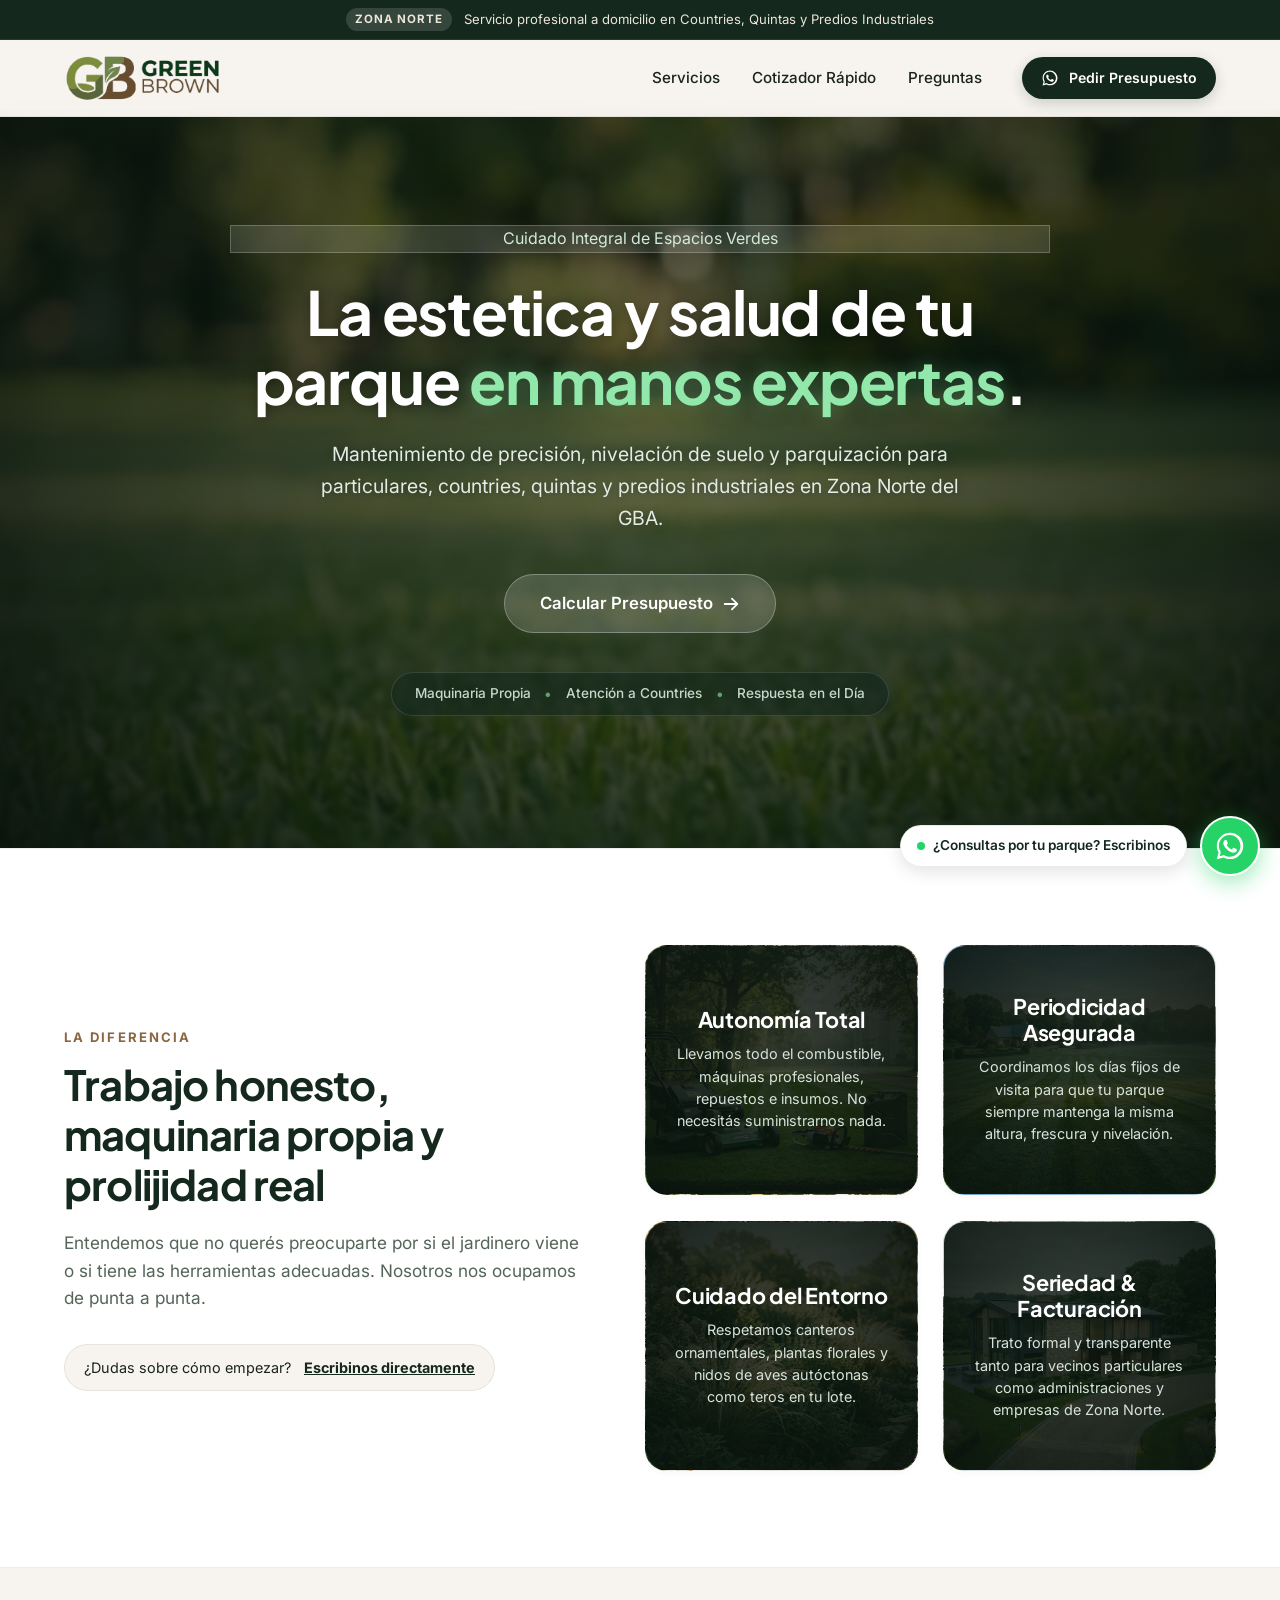
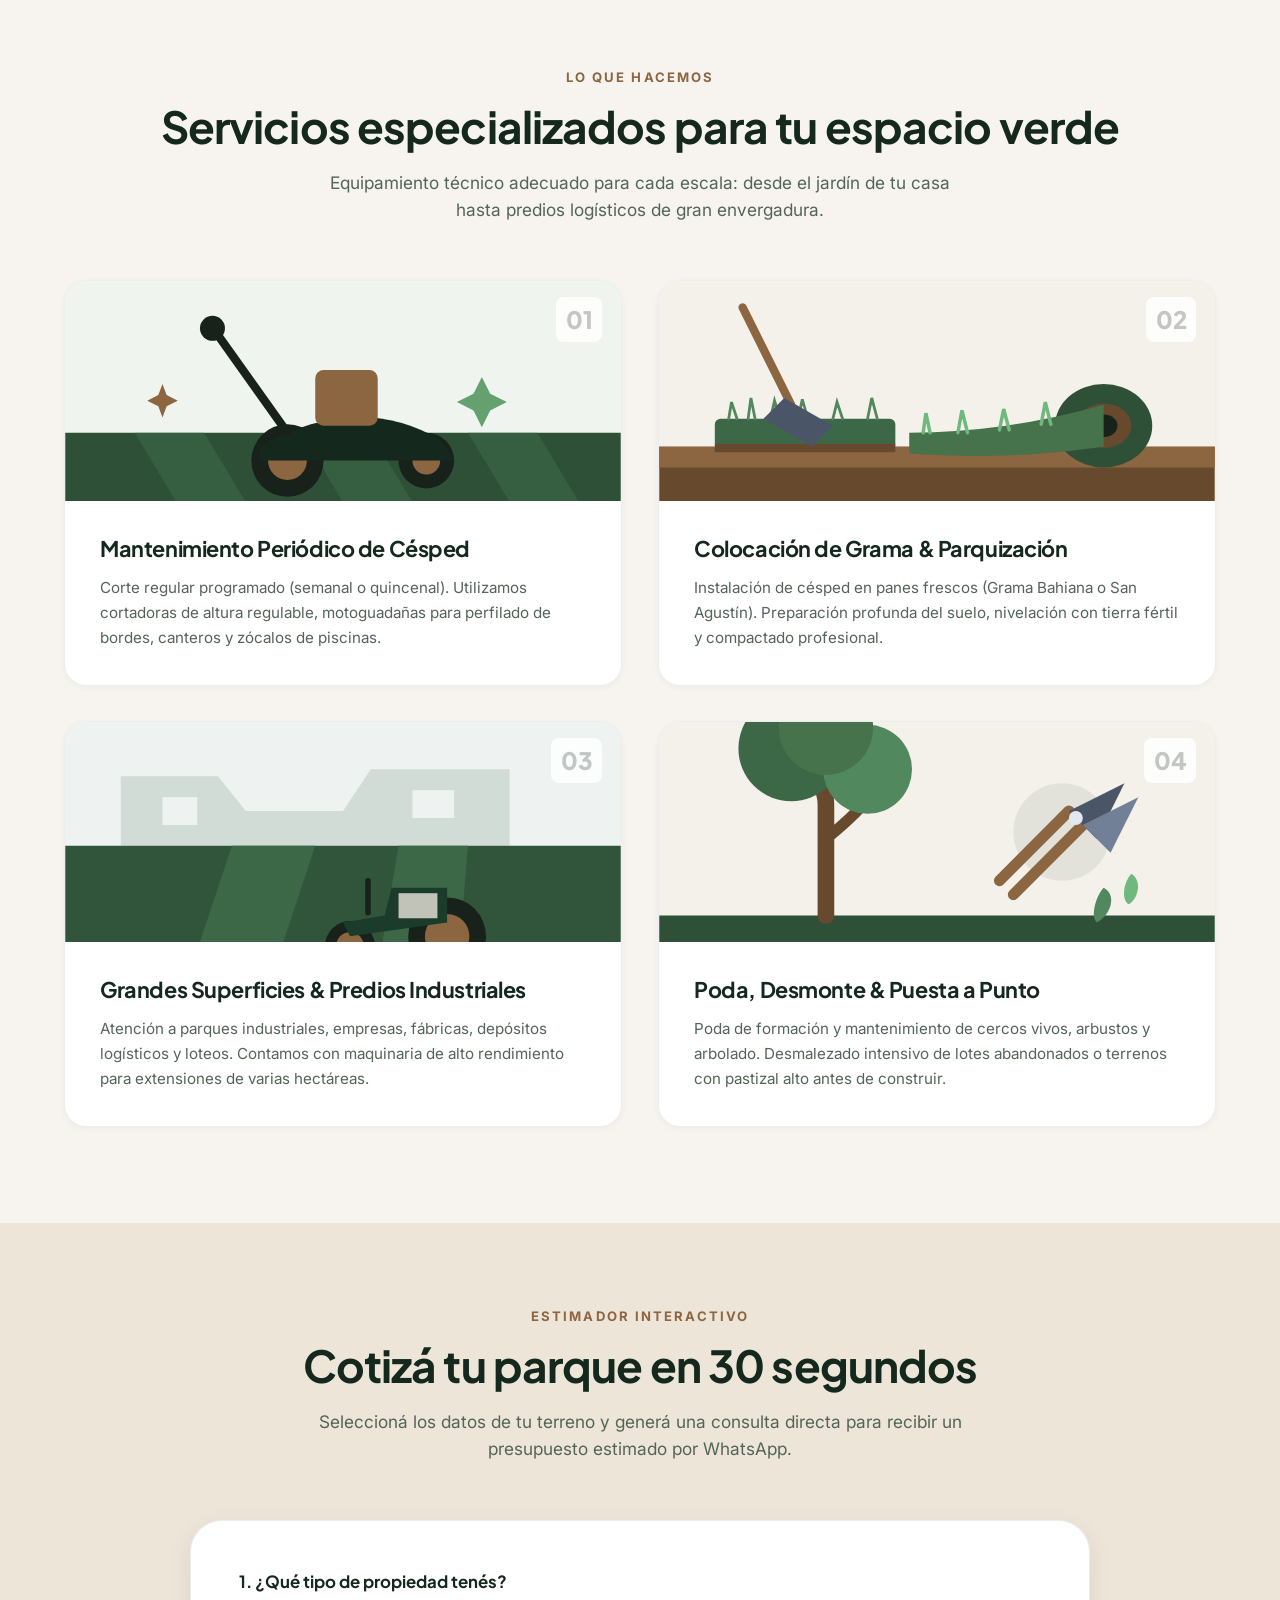
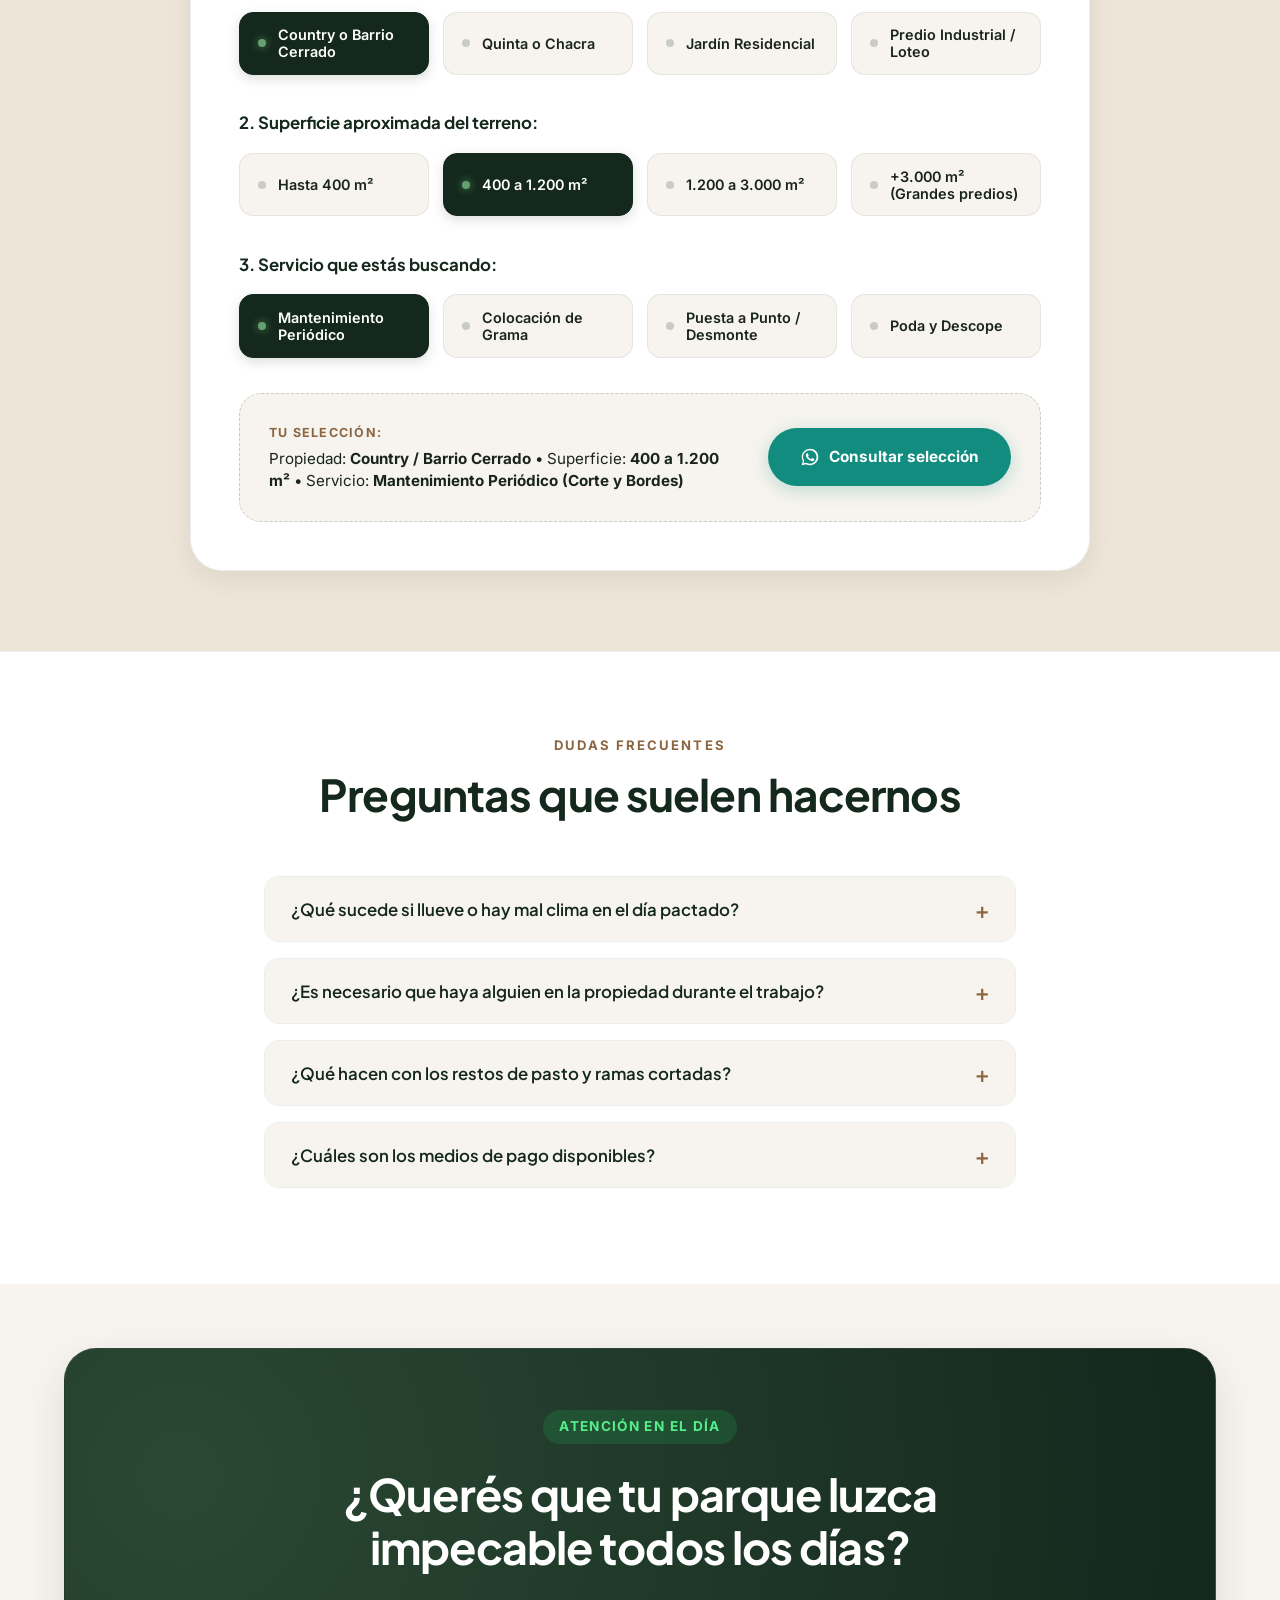
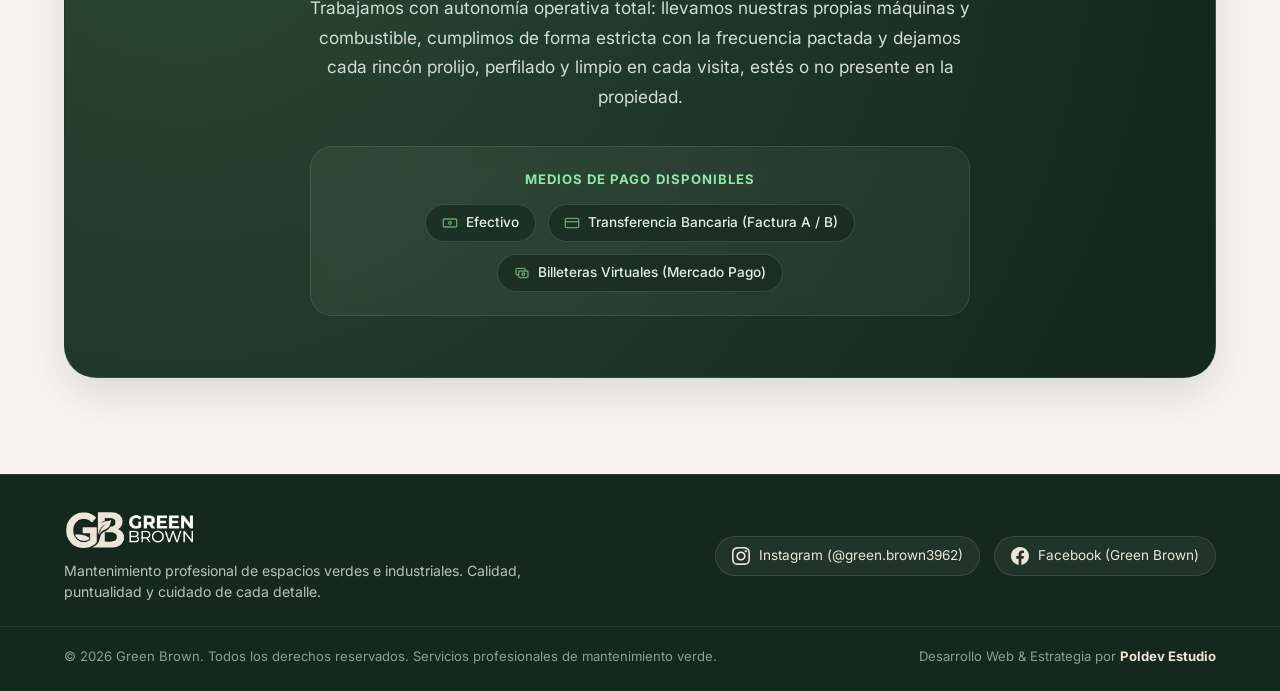
==== commit 796ae52d: "cambios9" ====
--- a/index.html
+++ b/index.html
@@ -174,11 +174,6 @@
             <p class="service-desc">
               Corte regular programado (semanal o quincenal). Utilizamos cortadoras de altura regulable, motoguadañas para perfilado de bordes, canteros y zócalos de piscinas.
             </p>
-            <ul class="service-features">
-              <li>Corte parejo con patrón estético</li>
-              <li>Bordeado milimétrico y desmalezado</li>
-              <li>Soplado y limpieza de veredas/patios</li>
-            </ul>
           </div>
         </article>
 
@@ -193,11 +188,6 @@
             <p class="service-desc">
               Instalación de césped en panes frescos (Grama Bahiana o San Agustín). Preparación profunda del suelo, nivelación con tierra fértil y compactado profesional.
             </p>
-            <ul class="service-features">
-              <li>Panes de primera calidad con raíz viva</li>
-              <li>Acondicionamiento y nivelación del suelo</li>
-              <li>Asesoramiento en riego y primeros cuidados</li>
-            </ul>
           </div>
         </article>
 
@@ -212,11 +202,6 @@
             <p class="service-desc">
               Atención a parques industriales, empresas, fábricas, depósitos logísticos y loteos. Contamos con maquinaria de alto rendimiento para extensiones de varias hectáreas.
             </p>
-            <ul class="service-features">
-              <li>Capacidad para terrenos extensos y perímetros</li>
-              <li>Cumplimiento de normas de seguridad e higiene</li>
-              <li>Facturación formal para empresas y consorcios</li>
-            </ul>
           </div>
         </article>
 
@@ -231,11 +216,6 @@
             <p class="service-desc">
               Poda de formación y mantenimiento de cercos vivos, arbustos y arbolado. Desmalezado intensivo de lotes abandonados o terrenos con pastizal alto antes de construir.
             </p>
-            <ul class="service-features">
-              <li>Recuperación integral de parques descuidados</li>
-              <li>Perfilado de cercos perimetrales (ligustrina)</li>
-              <li>Acondicionamiento y retiro de restos de poda</li>
-            </ul>
           </div>
         </article>
       </div>
--- a/css/style.css
+++ b/css/style.css
@@ -719,8 +719,8 @@
 .service-desc {
   font-size: 0.95rem;
   color: var(--color-text-muted);
-  line-height: 1.6;
-  margin-bottom: 1.4rem;
+  line-height: 1.65;
+  margin-bottom: 0;
 }
 
 .service-features {
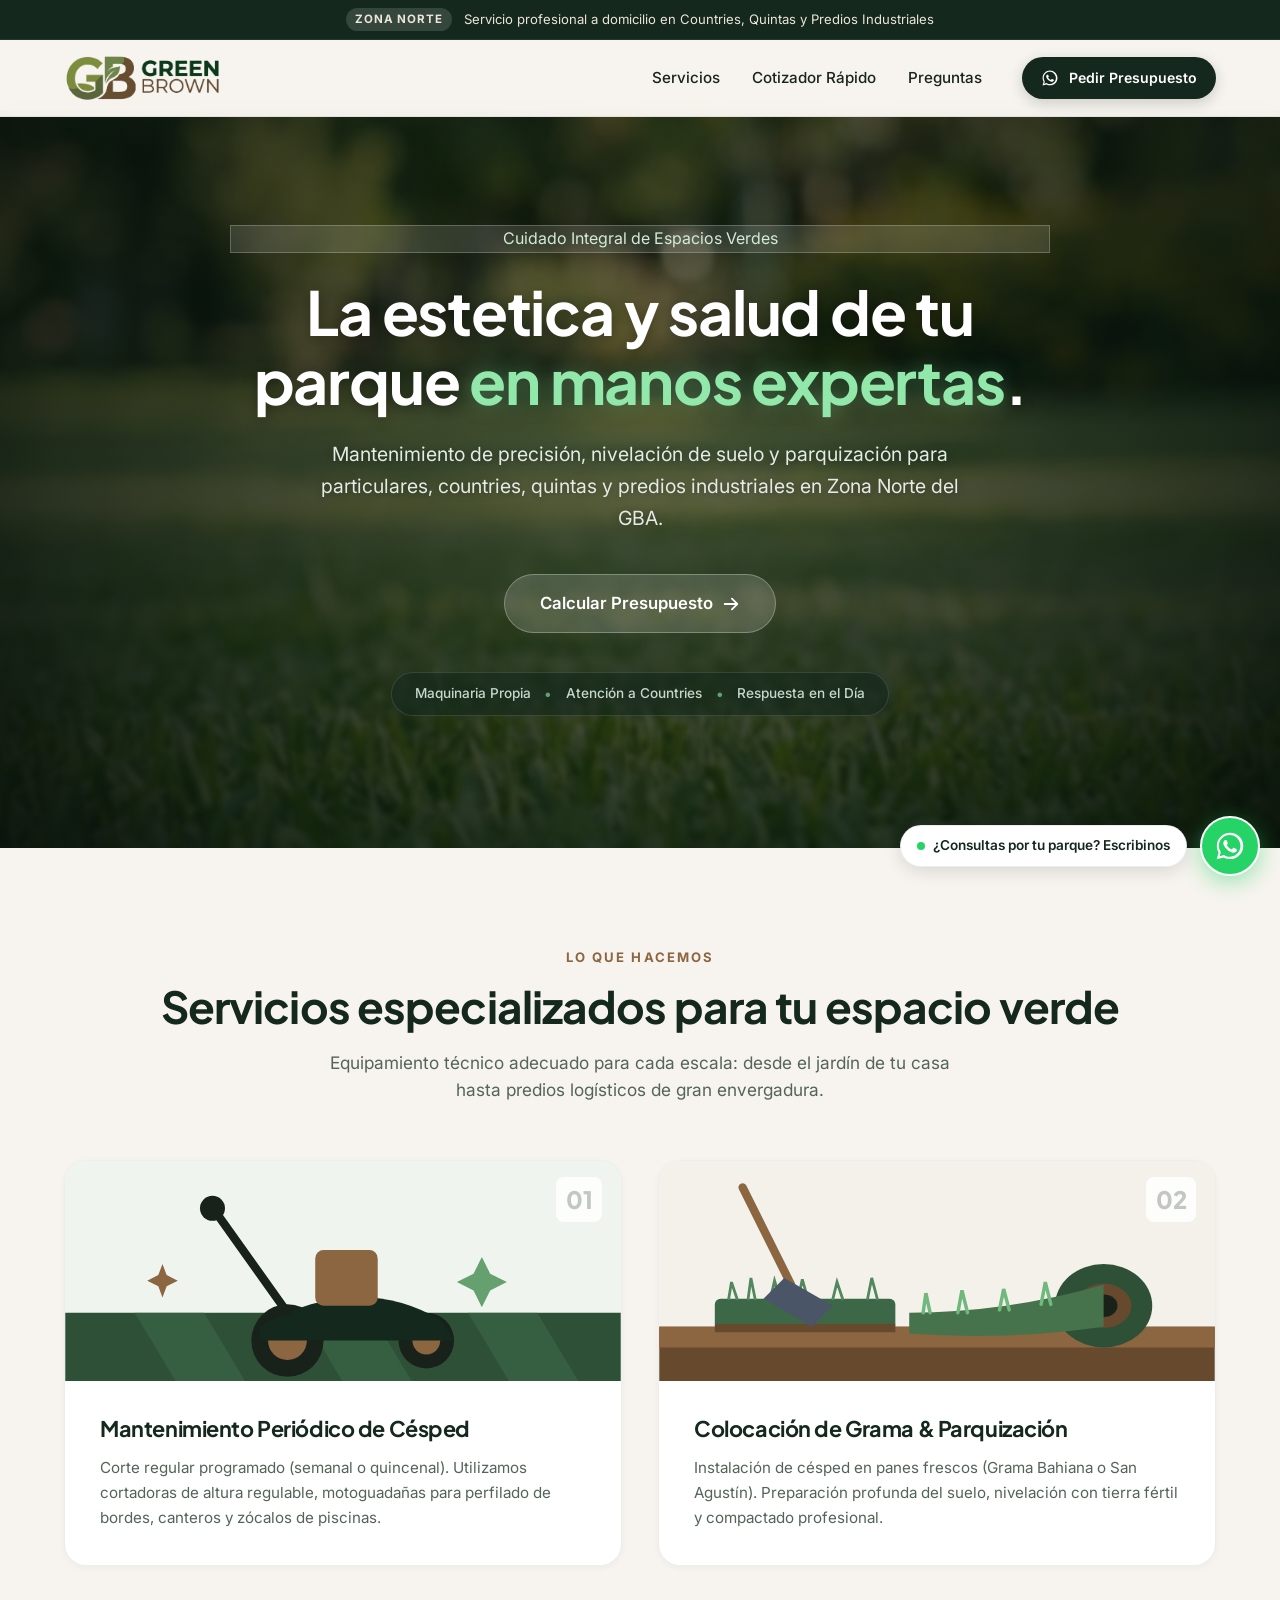
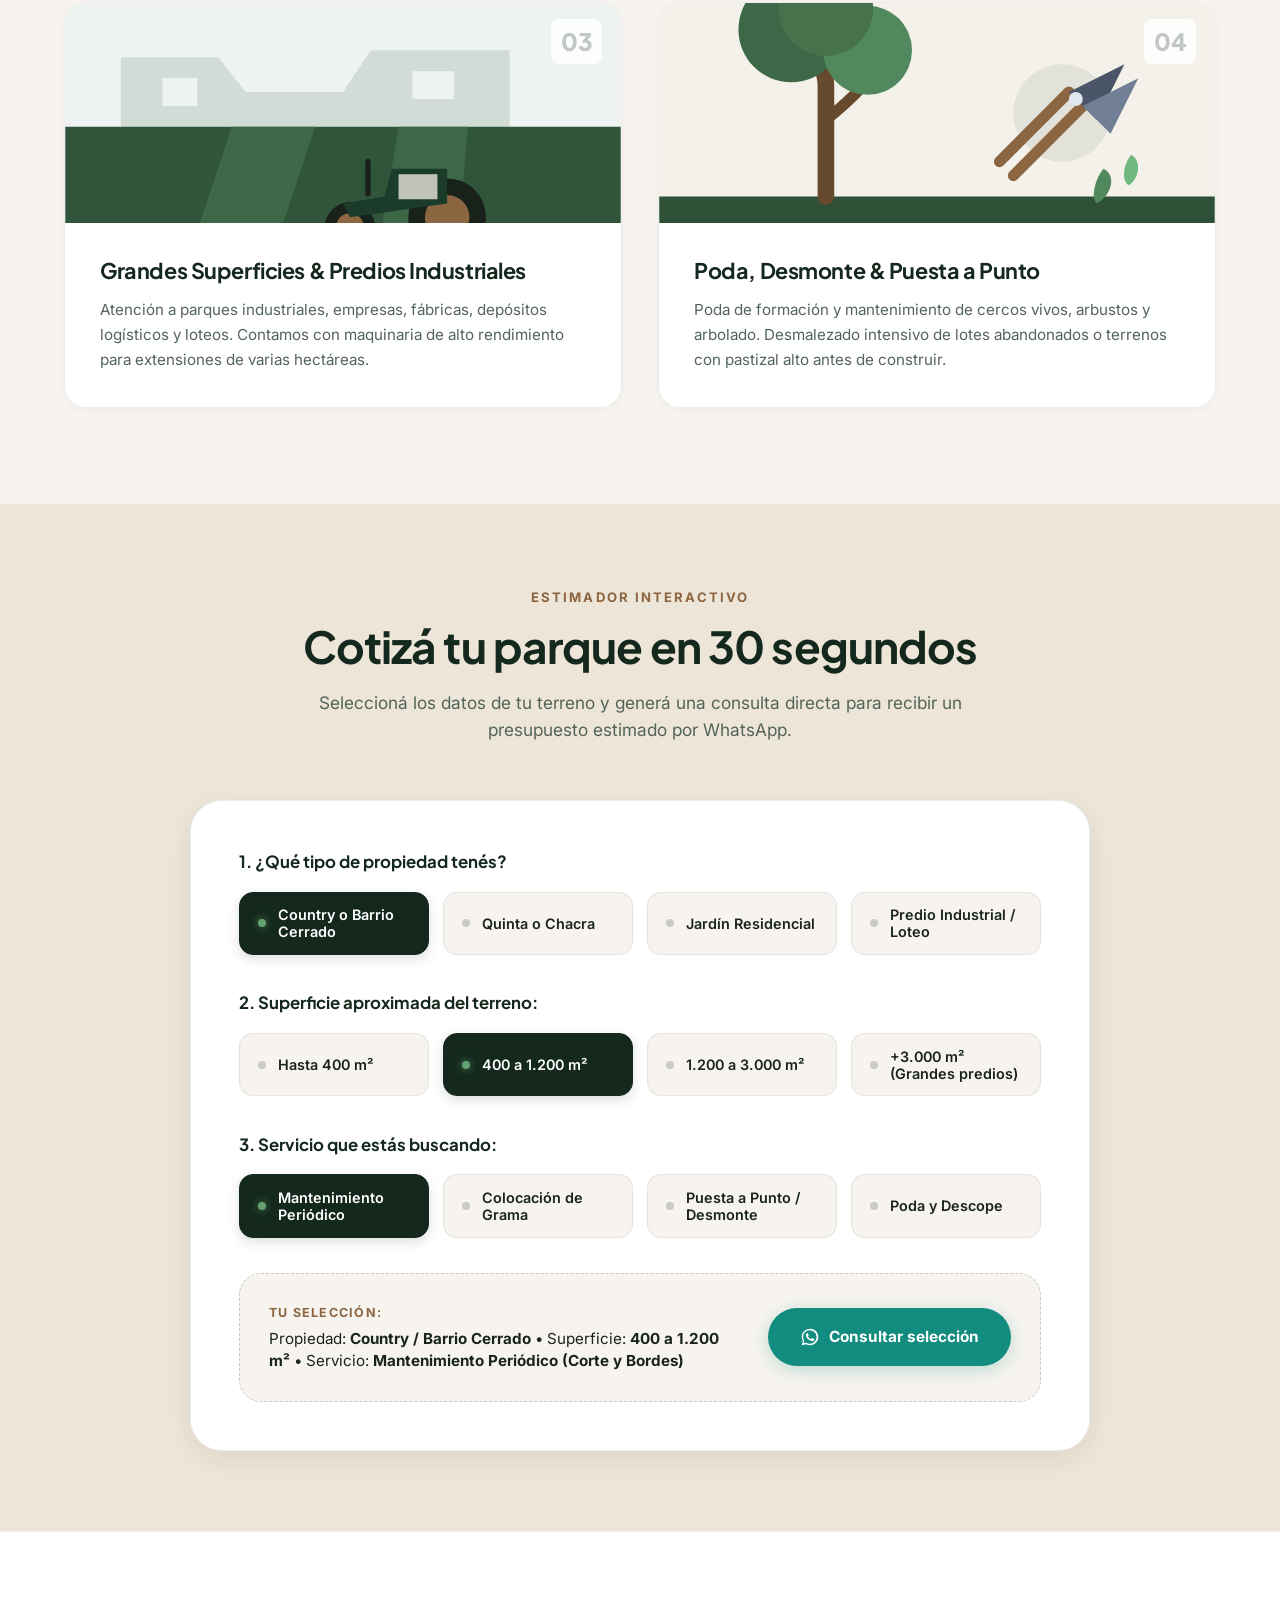
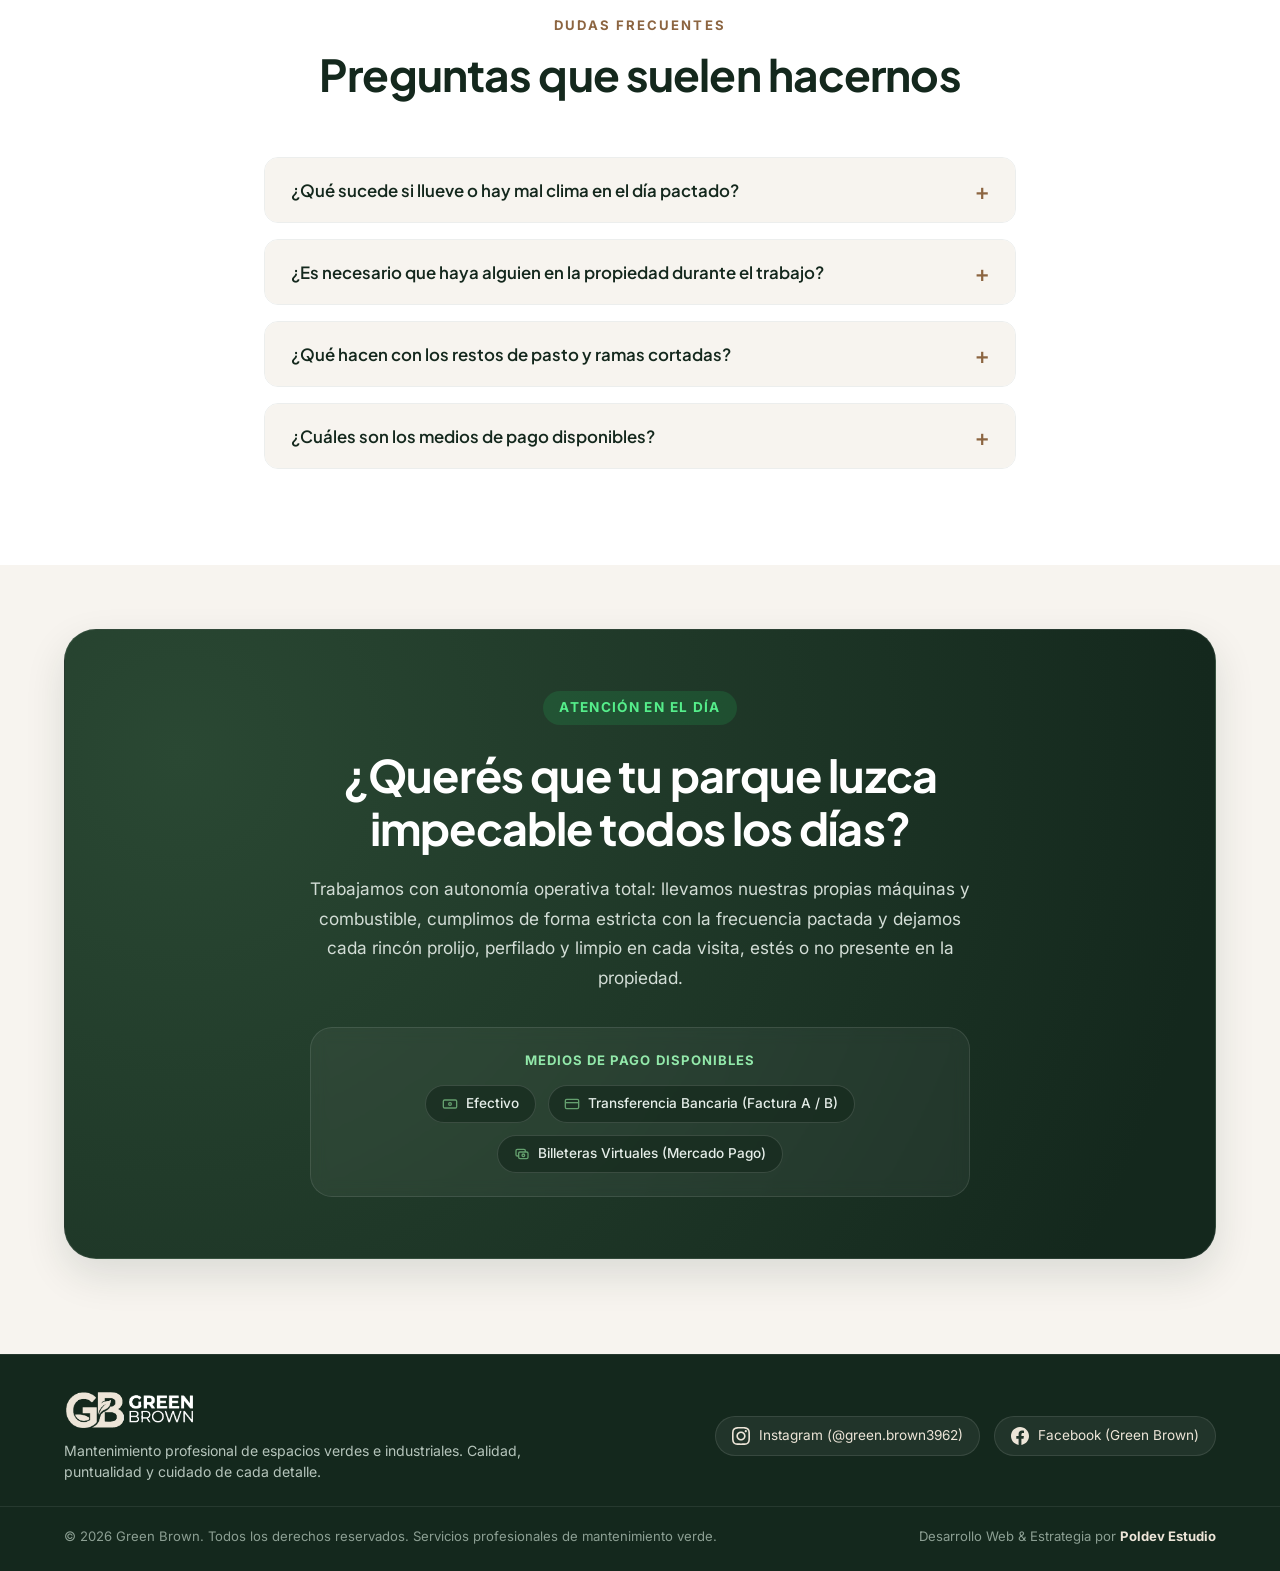
==== commit 632d85de: "cambios10" ====
--- a/index.html
+++ b/index.html
@@ -98,56 +98,6 @@
           <span class="trust-item">Atención a Countries</span>
           <span class="trust-dot">•</span>
           <span class="trust-item">Respuesta en el Día</span>
-        </div>
-      </div>
-    </div>
-  </section>
-
-  <!-- Por Qué Green Brown (La Diferencia) -->
-  <section class="why-section" id="diferencia">
-    <div class="container">
-      <div class="why-grid">
-        <div class="why-header reveal-left">
-          <span class="section-kicker">La Diferencia</span>
-          <h2 class="section-title">Trabajo honesto, maquinaria propia y prolijidad real</h2>
-          <p class="section-subtitle">
-            Entendemos que no querés preocuparte por si el jardinero viene o si tiene las herramientas adecuadas. Nosotros nos ocupamos de punta a punta.
-          </p>
-          <div class="why-contact-pill">
-            <span>¿Dudas sobre cómo empezar?</span>
-            <a href="https://wa.me/5491100000000?text=Hola!%20Tengo%20una%20consulta%20sobre%20sus%20servicios." target="_blank" rel="noopener">Escribinos directamente</a>
-          </div>
-        </div>
-
-        <div class="pillars-grid">
-          <div class="pillar-card pillar-bg-autonomia reveal delay-100">
-            <div class="pillar-overlay"></div>
-            <div class="pillar-body">
-              <h4 class="pillar-title">Autonomía Total</h4>
-              <p class="pillar-desc">Llevamos todo el combustible, máquinas profesionales, repuestos e insumos. No necesitás suministrarnos nada.</p>
-            </div>
-          </div>
-          <div class="pillar-card pillar-bg-periodicidad reveal delay-200">
-            <div class="pillar-overlay"></div>
-            <div class="pillar-body">
-              <h4 class="pillar-title">Periodicidad Asegurada</h4>
-              <p class="pillar-desc">Coordinamos los días fijos de visita para que tu parque siempre mantenga la misma altura, frescura y nivelación.</p>
-            </div>
-          </div>
-          <div class="pillar-card pillar-bg-entorno reveal delay-150">
-            <div class="pillar-overlay"></div>
-            <div class="pillar-body">
-              <h4 class="pillar-title">Cuidado del Entorno</h4>
-              <p class="pillar-desc">Respetamos canteros ornamentales, plantas florales y nidos de aves autóctonas como teros en tu lote.</p>
-            </div>
-          </div>
-          <div class="pillar-card pillar-bg-seriedad reveal delay-250">
-            <div class="pillar-overlay"></div>
-            <div class="pillar-body">
-              <h4 class="pillar-title">Seriedad & Facturación</h4>
-              <p class="pillar-desc">Trato formal y transparente tanto para vecinos particulares como administraciones y empresas de Zona Norte.</p>
-            </div>
-          </div>
         </div>
       </div>
     </div>
--- a/css/style.css
+++ b/css/style.css
@@ -761,128 +761,6 @@
   transform: translateX(4px);
 }
 
-/* ==========================================================================
-   POR QUÉ GREEN BROWN (DIFERENCIALES)
-   ========================================================================== */
-.why-section {
-  padding: 6rem 0;
-  background-color: var(--color-white);
-  border-top: 1px solid var(--color-border);
-  border-bottom: 1px solid var(--color-border);
-}
-
-.why-grid {
-  display: grid;
-  grid-template-columns: 0.95fr 1.05fr;
-  gap: 4rem;
-  align-items: center;
-}
-
-.why-header .section-title {
-  font-size: clamp(2rem, 3.5vw, 2.6rem);
-  margin-bottom: 1.2rem;
-}
-
-.why-header .section-subtitle {
-  margin-bottom: 2rem;
-}
-
-.why-contact-pill {
-  display: inline-flex;
-  align-items: center;
-  gap: 0.8rem;
-  background-color: var(--color-sand-light);
-  border: 1px solid var(--color-border);
-  padding: 0.7rem 1.2rem;
-  border-radius: var(--radius-full);
-  font-size: 0.9rem;
-}
-
-.why-contact-pill a {
-  font-weight: 700;
-  color: var(--color-primary);
-  text-decoration: underline;
-}
-
-.pillars-grid {
-  display: grid;
-  grid-template-columns: repeat(2, 1fr);
-  gap: 1.6rem;
-}
-
-.pillar-card {
-  position: relative;
-  min-height: 250px;
-  border-radius: var(--radius-lg);
-  overflow: hidden;
-  box-shadow: var(--shadow-sm);
-  border: 1px solid var(--color-border);
-  background-size: cover;
-  background-position: center;
-  display: flex;
-  flex-direction: column;
-  justify-content: center;
-  align-items: center;
-  transition: transform 0.35s cubic-bezier(0.16, 1, 0.3, 1), box-shadow 0.35s cubic-bezier(0.16, 1, 0.3, 1);
-}
-
-.pillar-card:hover {
-  transform: translateY(-5px);
-  box-shadow: var(--shadow-lg);
-  border-color: rgba(255, 255, 255, 0.3);
-}
-
-.pillar-bg-autonomia {
-  background-image: url('../images/card-autonomia.jpg');
-}
-
-.pillar-bg-periodicidad {
-  background-image: url('../images/card-periodicidad.jpg');
-}
-
-.pillar-bg-entorno {
-  background-image: url('../images/card-entorno.jpg');
-}
-
-.pillar-bg-seriedad {
-  background-image: url('../images/card-seriedad.jpg');
-}
-
-.pillar-overlay {
-  position: absolute;
-  inset: 0;
-  background: radial-gradient(circle at center, rgba(12, 24, 17, 0.78) 0%, rgba(10, 20, 14, 0.94) 100%);
-  transition: background 0.35s ease;
-  z-index: 1;
-}
-
-.pillar-card:hover .pillar-overlay {
-  background: radial-gradient(circle at center, rgba(12, 24, 17, 0.68) 0%, rgba(10, 20, 14, 0.9) 100%);
-}
-
-.pillar-body {
-  position: relative;
-  z-index: 2;
-  padding: 2.2rem 1.8rem;
-  color: var(--color-white);
-  text-align: center;
-  width: 100%;
-}
-
-.pillar-title {
-  color: var(--color-white);
-  font-size: 1.35rem;
-  margin-bottom: 0.65rem;
-  letter-spacing: -0.01em;
-}
-
-.pillar-desc {
-  color: #D6E3DB;
-  font-size: 0.9rem;
-  line-height: 1.55;
-  max-width: 320px;
-  margin: 0 auto;
-}
 
 /* ==========================================================================
    ZONA DE COBERTURA
@@ -1424,11 +1302,6 @@
 
   .services-grid {
     grid-template-columns: 1fr;
-  }
-
-  .why-grid {
-    grid-template-columns: 1fr;
-    gap: 3rem;
   }
 
   .steps-grid {
@@ -1555,18 +1428,6 @@
     grid-template-columns: 1fr;
   }
 
-  .pillars-grid {
-    grid-template-columns: 1fr;
-    gap: 1.2rem;
-  }
-
-  .pillar-card {
-    min-height: 200px;
-  }
-
-  .pillar-body {
-    padding: 1.8rem 1.4rem;
-  }
 
   .coverage-card {
     padding: 2.8rem 1.4rem;
